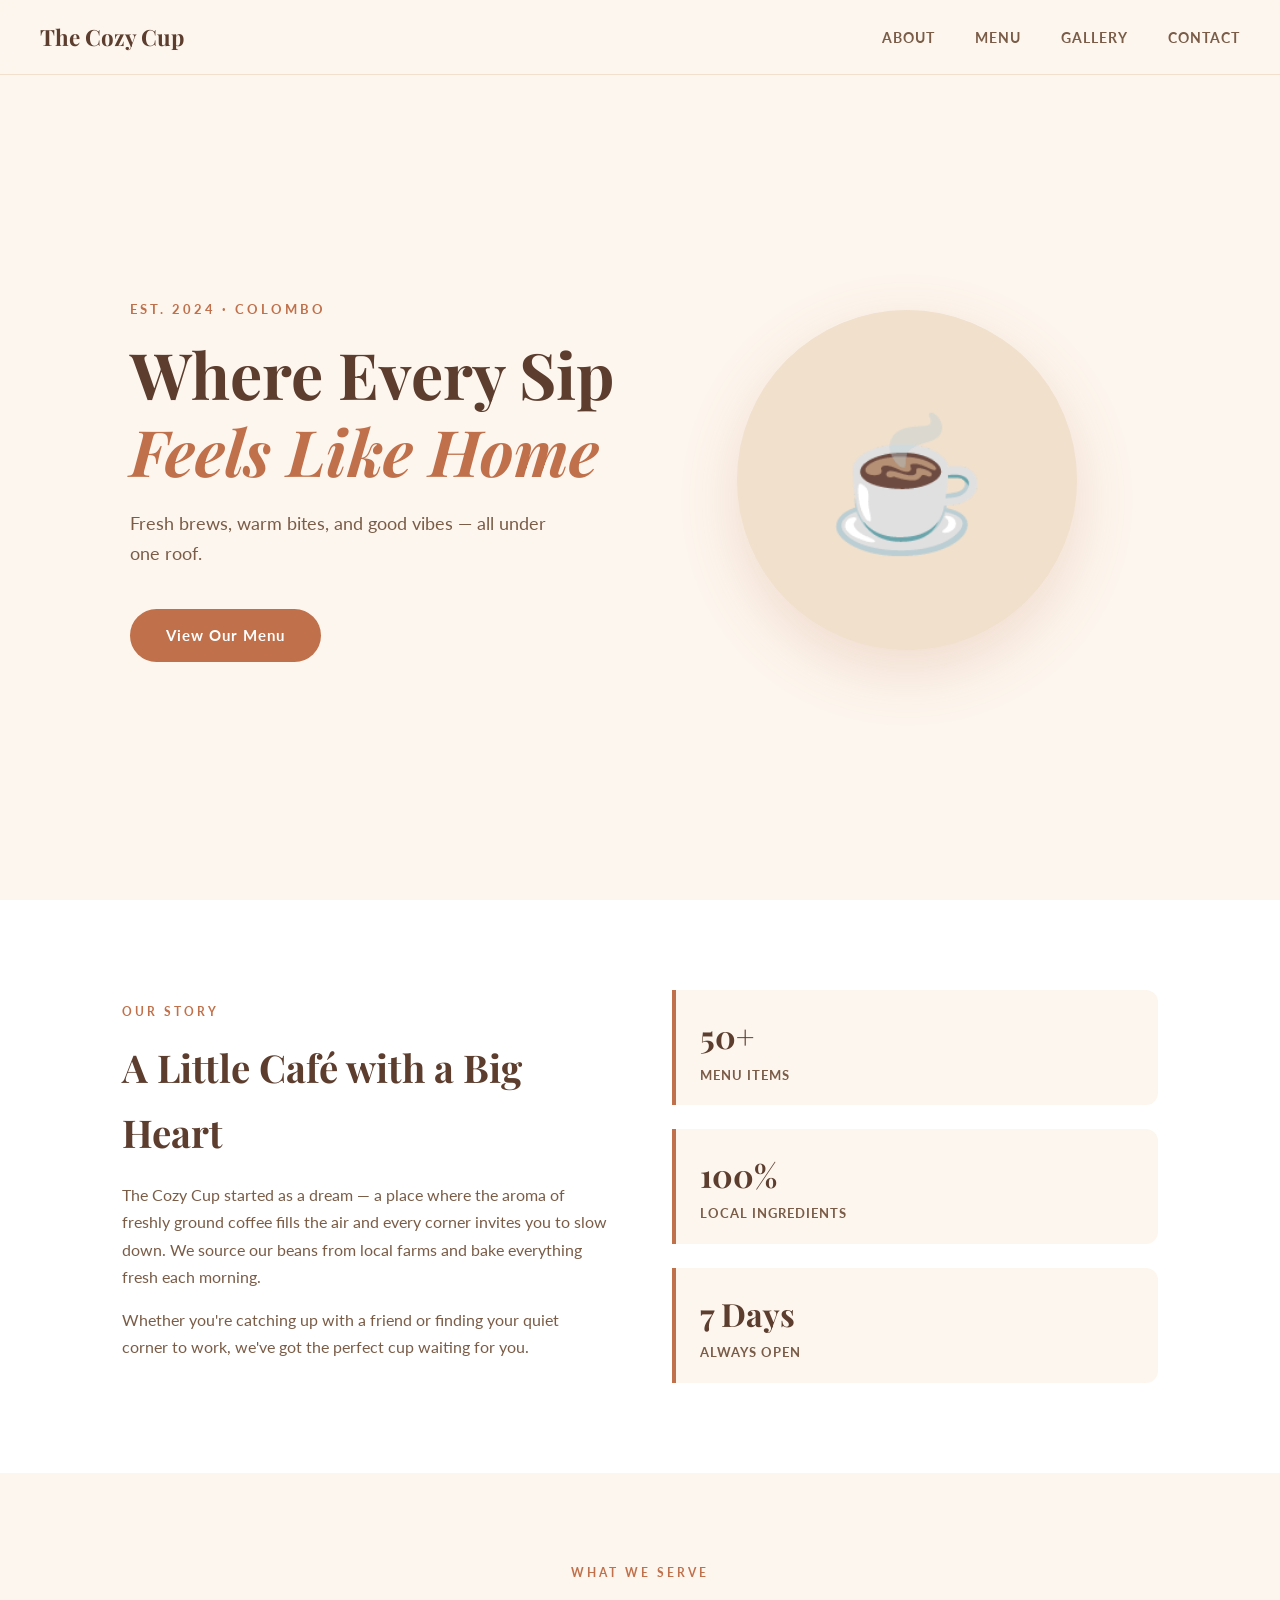
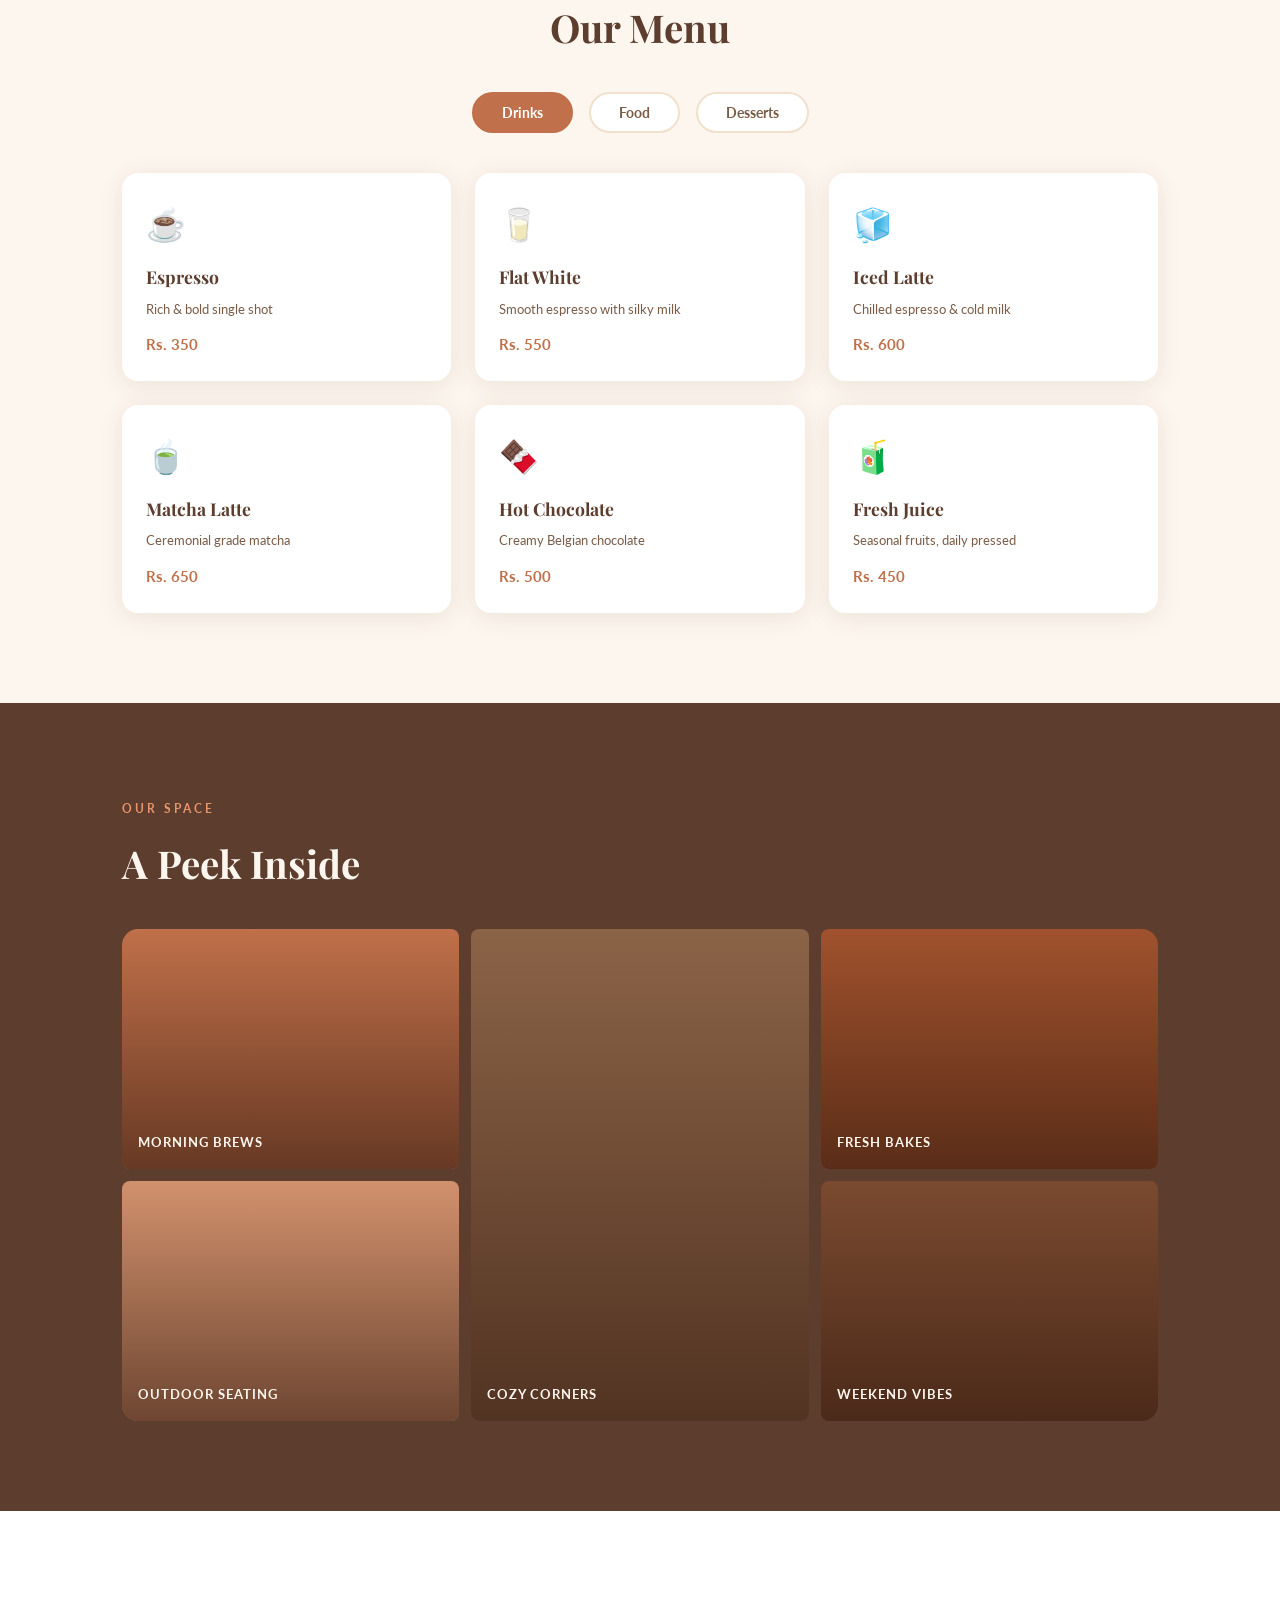
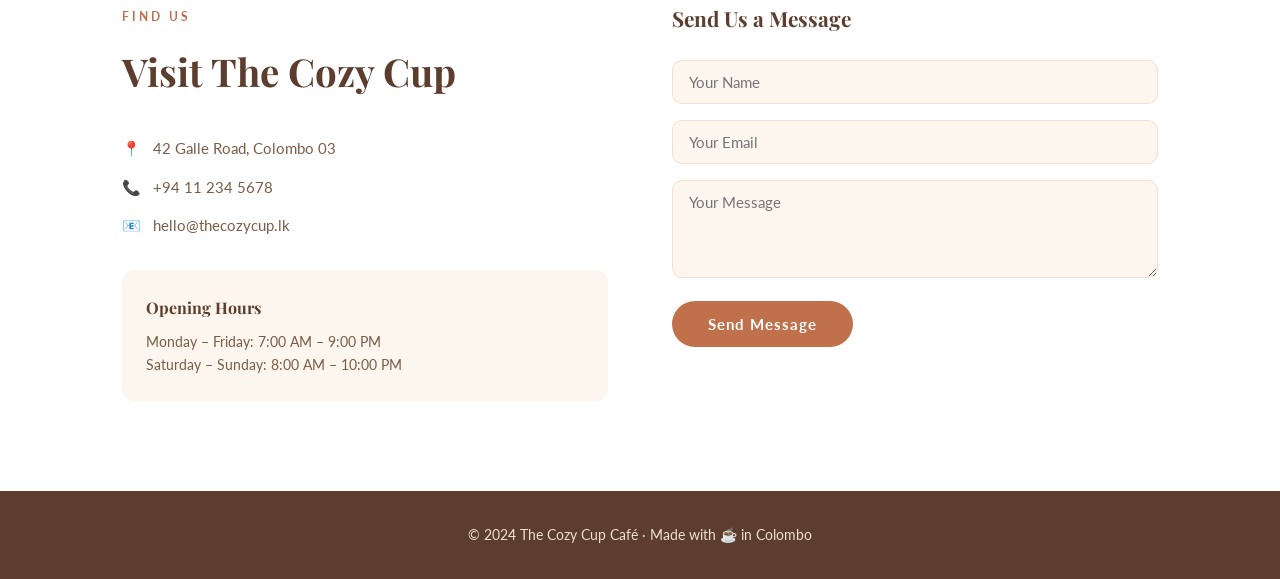
==== index.html @ 19f8fdd3 "first commit" ====
<!DOCTYPE html>
<html lang="en">
<head>
  <meta charset="UTF-8" />
  <meta name="viewport" content="width=device-width, initial-scale=1.0"/>
  <title>The Cozy Cup Café</title>
  <link rel="preconnect" href="https://fonts.googleapis.com"/>
  <link rel="preconnect" href="https://fonts.gstatic.com" crossorigin/>
  <link href="https://fonts.googleapis.com/css2?family=Playfair+Display:ital,wght@0,400;0,700;1,400&family=Lato:wght@300;400;700&display=swap" rel="stylesheet"/>
  <link rel="stylesheet" href="css/style.css"/>
</head>
<body>

  <!-- NAVBAR -->
  <nav class="navbar">
    <div class="nav-logo">The Cozy Cup</div>
    <button class="nav-toggle" id="navToggle" aria-label="Toggle menu">
      <span></span><span></span><span></span>
    </button>
    <ul class="nav-links" id="navLinks">
      <li><a href="#about">About</a></li>
      <li><a href="#menu">Menu</a></li>
      <li><a href="#gallery">Gallery</a></li>
      <li><a href="#contact">Contact</a></li>
    </ul>
  </nav>

  <!-- HERO -->
  <section class="hero" id="home">
    <div class="hero-content">
      <p class="hero-tagline">Est. 2024 · Colombo</p>
      <h1>Where Every Sip<br/><em>Feels Like Home</em></h1>
      <p class="hero-sub">Fresh brews, warm bites, and good vibes — all under one roof.</p>
      <a href="#menu" class="btn">View Our Menu</a>
    </div>
    <div class="hero-img">
      <div class="hero-img-placeholder">☕</div>
    </div>
  </section>

  <!-- ABOUT -->
  <section class="about section" id="about">
    <div class="container about-grid">
      <div class="about-text">
        <span class="section-label">Our Story</span>
        <h2>A Little Café with a Big Heart</h2>
        <p>The Cozy Cup started as a dream — a place where the aroma of freshly ground coffee fills the air and every corner invites you to slow down. We source our beans from local farms and bake everything fresh each morning.</p>
        <p>Whether you're catching up with a friend or finding your quiet corner to work, we've got the perfect cup waiting for you.</p>
      </div>
      <div class="about-card">
        <div class="about-stat"><strong>50+</strong><span>Menu Items</span></div>
        <div class="about-stat"><strong>100%</strong><span>Local Ingredients</span></div>
        <div class="about-stat"><strong>7 Days</strong><span>Always Open</span></div>
      </div>
    </div>
  </section>

  <!-- MENU -->
  <section class="menu-section section" id="menu">
    <div class="container">
      <span class="section-label">What We Serve</span>
      <h2>Our Menu</h2>
      <div class="menu-tabs">
        <button class="tab-btn active" data-tab="drinks">Drinks</button>
        <button class="tab-btn" data-tab="food">Food</button>
        <button class="tab-btn" data-tab="desserts">Desserts</button>
      </div>

      <div class="menu-grid active" id="drinks">
        <div class="menu-card"><div class="menu-icon">☕</div><h3>Espresso</h3><p>Rich & bold single shot</p><span class="price">Rs. 350</span></div>
        <div class="menu-card"><div class="menu-icon">🥛</div><h3>Flat White</h3><p>Smooth espresso with silky milk</p><span class="price">Rs. 550</span></div>
        <div class="menu-card"><div class="menu-icon">🧊</div><h3>Iced Latte</h3><p>Chilled espresso & cold milk</p><span class="price">Rs. 600</span></div>
        <div class="menu-card"><div class="menu-icon">🍵</div><h3>Matcha Latte</h3><p>Ceremonial grade matcha</p><span class="price">Rs. 650</span></div>
        <div class="menu-card"><div class="menu-icon">🍫</div><h3>Hot Chocolate</h3><p>Creamy Belgian chocolate</p><span class="price">Rs. 500</span></div>
        <div class="menu-card"><div class="menu-icon">🧃</div><h3>Fresh Juice</h3><p>Seasonal fruits, daily pressed</p><span class="price">Rs. 450</span></div>
      </div>

      <div class="menu-grid" id="food">
        <div class="menu-card"><div class="menu-icon">🥐</div><h3>Butter Croissant</h3><p>Flaky, golden & fresh baked</p><span class="price">Rs. 300</span></div>
        <div class="menu-card"><div class="menu-icon">🥪</div><h3>Club Sandwich</h3><p>Triple-layered with chicken</p><span class="price">Rs. 850</span></div>
        <div class="menu-card"><div class="menu-icon">🥗</div><h3>Garden Salad</h3><p>Mixed greens, feta & vinaigrette</p><span class="price">Rs. 700</span></div>
        <div class="menu-card"><div class="menu-icon">🍳</div><h3>Eggs Benedict</h3><p>Poached eggs on toasted muffin</p><span class="price">Rs. 950</span></div>
        <div class="menu-card"><div class="menu-icon">🥞</div><h3>Pancake Stack</h3><p>With maple syrup & berries</p><span class="price">Rs. 800</span></div>
        <div class="menu-card"><div class="menu-icon">🫓</div><h3>Avocado Toast</h3><p>Sourdough, avo & poached egg</p><span class="price">Rs. 750</span></div>
      </div>

      <div class="menu-grid" id="desserts">
        <div class="menu-card"><div class="menu-icon">🍰</div><h3>Cheesecake</h3><p>New York style, berry compote</p><span class="price">Rs. 550</span></div>
        <div class="menu-card"><div class="menu-icon">🍮</div><h3>Crème Brûlée</h3><p>Classic French custard</p><span class="price">Rs. 600</span></div>
        <div class="menu-card"><div class="menu-icon">🍪</div><h3>Cookie Platter</h3><p>Assorted freshly baked cookies</p><span class="price">Rs. 400</span></div>
        <div class="menu-card"><div class="menu-icon">🧁</div><h3>Cupcakes</h3><p>Daily rotating flavours</p><span class="price">Rs. 350</span></div>
        <div class="menu-card"><div class="menu-icon">🍫</div><h3>Brownie</h3><p>Warm fudge brownie & ice cream</p><span class="price">Rs. 500</span></div>
        <div class="menu-card"><div class="menu-icon">🍨</div><h3>Affogato</h3><p>Espresso poured over vanilla gelato</p><span class="price">Rs. 650</span></div>
      </div>
    </div>
  </section>

  <!-- GALLERY -->
  <section class="gallery-section section" id="gallery">
    <div class="container">
      <span class="section-label">Our Space</span>
      <h2>A Peek Inside</h2>
      <div class="gallery-grid">
        <div class="gallery-item g1"><span>Morning Brews</span></div>
        <div class="gallery-item g2"><span>Cozy Corners</span></div>
        <div class="gallery-item g3"><span>Fresh Bakes</span></div>
        <div class="gallery-item g4"><span>Outdoor Seating</span></div>
        <div class="gallery-item g5"><span>Weekend Vibes</span></div>
      </div>
    </div>
  </section>

  <!-- CONTACT -->
  <section class="contact-section section" id="contact">
    <div class="container contact-grid">
      <div class="contact-info">
        <span class="section-label">Find Us</span>
        <h2>Visit The Cozy Cup</h2>
        <div class="info-item">📍 <span>42 Galle Road, Colombo 03</span></div>
        <div class="info-item">📞 <span>+94 11 234 5678</span></div>
        <div class="info-item">📧 <span>hello@thecozycup.lk</span></div>
        <div class="hours">
          <h3>Opening Hours</h3>
          <p>Monday – Friday: 7:00 AM – 9:00 PM</p>
          <p>Saturday – Sunday: 8:00 AM – 10:00 PM</p>
        </div>
      </div>
      <div class="contact-form">
        <h3>Send Us a Message</h3>
        <div class="form-group">
          <input type="text" id="name" placeholder="Your Name"/>
        </div>
        <div class="form-group">
          <input type="email" id="email" placeholder="Your Email"/>
        </div>
        <div class="form-group">
          <textarea id="message" rows="4" placeholder="Your Message"></textarea>
        </div>
        <button class="btn" id="sendBtn">Send Message</button>
        <p id="formMsg" class="form-success"></p>
      </div>
    </div>
  </section>

  <!-- FOOTER -->
  <footer class="footer">
    <p>© 2024 The Cozy Cup Café · Made with ☕ in Colombo</p>
  </footer>

  <script src="js/main.js"></script>
</body>
</html>
---- css/style.css ----
*, *::before, *::after { box-sizing: border-box; margin: 0; padding: 0; }

:root {
  --cream: #fdf6ee;
  --brown: #5c3d2e;
  --brown-light: #8b6347;
  --terracotta: #c0704a;
  --terracotta-light: #e8956d;
  --beige: #f0e0cc;
  --text: #2e1f14;
  --text-muted: #7a5c47;
  --white: #ffffff;
  --shadow: 0 4px 24px rgba(92,61,46,0.1);
}

html { scroll-behavior: smooth; }

body {
  font-family: 'Lato', sans-serif;
  background: var(--cream);
  color: var(--text);
  font-size: 16px;
  line-height: 1.7;
}

h1, h2, h3 { font-family: 'Playfair Display', serif; }

.container { max-width: 1100px; margin: 0 auto; padding: 0 2rem; }

.section { padding: 90px 0; }

.section-label {
  display: inline-block;
  font-size: 12px;
  font-weight: 700;
  letter-spacing: 3px;
  text-transform: uppercase;
  color: var(--terracotta);
  margin-bottom: 12px;
}

h2 { font-size: 2.4rem; color: var(--brown); margin-bottom: 2rem; }

.btn {
  display: inline-block;
  background: var(--terracotta);
  color: var(--white);
  padding: 14px 36px;
  border-radius: 50px;
  font-family: 'Lato', sans-serif;
  font-weight: 700;
  font-size: 15px;
  letter-spacing: 1px;
  text-decoration: none;
  border: none;
  cursor: pointer;
  transition: background 0.3s, transform 0.2s;
}
.btn:hover { background: var(--brown); transform: translateY(-2px); }

/* NAVBAR */
.navbar {
  position: fixed;
  top: 0; left: 0; right: 0;
  z-index: 1000;
  display: flex;
  align-items: center;
  justify-content: space-between;
  padding: 18px 2.5rem;
  background: rgba(253,246,238,0.95);
  backdrop-filter: blur(8px);
  border-bottom: 1px solid var(--beige);
  transition: box-shadow 0.3s;
}
.navbar.scrolled { box-shadow: var(--shadow); }

.nav-logo {
  font-family: 'Playfair Display', serif;
  font-size: 1.4rem;
  font-weight: 700;
  color: var(--brown);
}

.nav-links {
  list-style: none;
  display: flex;
  gap: 2.5rem;
}
.nav-links a {
  text-decoration: none;
  color: var(--text-muted);
  font-size: 14px;
  font-weight: 700;
  letter-spacing: 1px;
  text-transform: uppercase;
  transition: color 0.2s;
}
.nav-links a:hover { color: var(--terracotta); }

.nav-toggle {
  display: none;
  flex-direction: column;
  gap: 5px;
  background: none;
  border: none;
  cursor: pointer;
  padding: 4px;
}
.nav-toggle span {
  display: block;
  width: 24px;
  height: 2px;
  background: var(--brown);
  border-radius: 2px;
  transition: 0.3s;
}

/* HERO */
.hero {
  min-height: 100vh;
  display: flex;
  align-items: center;
  justify-content: space-between;
  padding: 120px 2.5rem 60px;
  max-width: 1100px;
  margin: 0 auto;
  gap: 3rem;
}

.hero-content { flex: 1; }

.hero-tagline {
  font-size: 13px;
  font-weight: 700;
  letter-spacing: 3px;
  text-transform: uppercase;
  color: var(--terracotta);
  margin-bottom: 1rem;
}

.hero-content h1 {
  font-size: clamp(2.5rem, 5vw, 4rem);
  line-height: 1.2;
  color: var(--brown);
  margin-bottom: 1.2rem;
}
.hero-content h1 em { color: var(--terracotta); font-style: italic; }

.hero-sub {
  font-size: 1.1rem;
  color: var(--text-muted);
  margin-bottom: 2.5rem;
  max-width: 420px;
}

.hero-img {
  flex: 1;
  display: flex;
  justify-content: center;
  align-items: center;
}

.hero-img-placeholder {
  width: 340px;
  height: 340px;
  background: var(--beige);
  border-radius: 50%;
  display: flex;
  align-items: center;
  justify-content: center;
  font-size: 8rem;
  box-shadow: 0 20px 60px rgba(192,112,74,0.2);
  animation: float 4s ease-in-out infinite;
}

@keyframes float {
  0%, 100% { transform: translateY(0); }
  50% { transform: translateY(-16px); }
}

/* ABOUT */
.about { background: var(--white); }

.about-grid {
  display: grid;
  grid-template-columns: 1fr 1fr;
  gap: 4rem;
  align-items: center;
}

.about-text h2 { margin-bottom: 1rem; }
.about-text p { color: var(--text-muted); margin-bottom: 1rem; }

.about-card {
  display: flex;
  flex-direction: column;
  gap: 1.5rem;
}

.about-stat {
  background: var(--cream);
  border-left: 4px solid var(--terracotta);
  padding: 1.2rem 1.5rem;
  border-radius: 0 12px 12px 0;
  display: flex;
  flex-direction: column;
}
.about-stat strong { font-size: 2rem; font-family: 'Playfair Display', serif; color: var(--brown); }
.about-stat span { font-size: 13px; color: var(--text-muted); font-weight: 700; letter-spacing: 1px; text-transform: uppercase; }

/* MENU */
.menu-section { background: var(--cream); }
.menu-section h2 { text-align: center; }
.menu-section .section-label { display: block; text-align: center; }

.menu-tabs {
  display: flex;
  justify-content: center;
  gap: 1rem;
  margin-bottom: 2.5rem;
}

.tab-btn {
  padding: 10px 28px;
  border-radius: 50px;
  border: 2px solid var(--beige);
  background: var(--white);
  color: var(--text-muted);
  font-family: 'Lato', sans-serif;
  font-weight: 700;
  font-size: 14px;
  cursor: pointer;
  transition: all 0.2s;
}
.tab-btn.active, .tab-btn:hover {
  background: var(--terracotta);
  border-color: var(--terracotta);
  color: var(--white);
}

.menu-grid {
  display: none;
  grid-template-columns: repeat(auto-fit, minmax(280px, 1fr));
  gap: 1.5rem;
}
.menu-grid.active { display: grid; }

.menu-card {
  background: var(--white);
  border-radius: 16px;
  padding: 1.5rem;
  box-shadow: var(--shadow);
  display: flex;
  flex-direction: column;
  gap: 6px;
  transition: transform 0.2s;
}
.menu-card:hover { transform: translateY(-4px); }
.menu-icon { font-size: 2rem; margin-bottom: 4px; }
.menu-card h3 { font-size: 1.1rem; color: var(--brown); }
.menu-card p { font-size: 13px; color: var(--text-muted); flex: 1; }
.price { font-weight: 700; color: var(--terracotta); font-size: 15px; margin-top: 6px; }

/* GALLERY */
.gallery-section { background: var(--brown); }
.gallery-section .section-label { color: var(--terracotta-light); }
.gallery-section h2 { color: var(--cream); }

.gallery-grid {
  display: grid;
  grid-template-columns: repeat(3, 1fr);
  grid-template-rows: 240px 240px;
  gap: 12px;
  border-radius: 16px;
  overflow: hidden;
}

.gallery-item {
  background: var(--brown-light);
  display: flex;
  align-items: flex-end;
  padding: 1rem;
  border-radius: 8px;
  cursor: pointer;
  transition: opacity 0.2s;
  position: relative;
  overflow: hidden;
}
.gallery-item::before {
  content: '';
  position: absolute;
  inset: 0;
  background: linear-gradient(to top, rgba(44,20,10,0.6), transparent);
}
.gallery-item:hover { opacity: 0.85; }
.gallery-item span {
  position: relative;
  color: var(--cream);
  font-size: 13px;
  font-weight: 700;
  letter-spacing: 1px;
  text-transform: uppercase;
}

.g1 { grid-column: 1; grid-row: 1; background-color: #c0704a; }
.g2 { grid-column: 2; grid-row: 1 / 3; background-color: #8b6347; }
.g3 { grid-column: 3; grid-row: 1; background-color: #a0522d; }
.g4 { grid-column: 1; grid-row: 2; background-color: #d2916d; }
.g5 { grid-column: 3; grid-row: 2; background-color: #7a4a30; }

/* CONTACT */
.contact-section { background: var(--white); }

.contact-grid {
  display: grid;
  grid-template-columns: 1fr 1fr;
  gap: 4rem;
  align-items: start;
}

.info-item {
  display: flex;
  gap: 12px;
  align-items: center;
  color: var(--text-muted);
  margin-bottom: 0.8rem;
  font-size: 15px;
}

.hours {
  margin-top: 2rem;
  padding: 1.5rem;
  background: var(--cream);
  border-radius: 12px;
}
.hours h3 { font-size: 1rem; color: var(--brown); margin-bottom: 0.5rem; }
.hours p { font-size: 14px; color: var(--text-muted); }

.contact-form h3 { font-size: 1.3rem; color: var(--brown); margin-bottom: 1.5rem; }

.form-group { margin-bottom: 1rem; }
.form-group input,
.form-group textarea {
  width: 100%;
  padding: 12px 16px;
  border: 1.5px solid var(--beige);
  border-radius: 10px;
  font-family: 'Lato', sans-serif;
  font-size: 15px;
  color: var(--text);
  background: var(--cream);
  outline: none;
  transition: border-color 0.2s;
  resize: vertical;
}
.form-group input:focus,
.form-group textarea:focus { border-color: var(--terracotta); }

.form-success { margin-top: 1rem; color: var(--terracotta); font-weight: 700; font-size: 14px; }

/* FOOTER */
.footer {
  background: var(--brown);
  color: var(--beige);
  text-align: center;
  padding: 2rem;
  font-size: 14px;
}

/* RESPONSIVE */
@media (max-width: 768px) {
  .nav-toggle { display: flex; }
  .nav-links {
    display: none;
    position: absolute;
    top: 70px; left: 0; right: 0;
    background: var(--cream);
    flex-direction: column;
    align-items: center;
    padding: 2rem;
    gap: 1.5rem;
    border-bottom: 1px solid var(--beige);
  }
  .nav-links.open { display: flex; }

  .hero { flex-direction: column; text-align: center; padding-top: 100px; }
  .hero-sub { margin: 0 auto 2rem; }
  .hero-img-placeholder { width: 220px; height: 220px; font-size: 5rem; }

  .about-grid, .contact-grid { grid-template-columns: 1fr; gap: 2rem; }

  .gallery-grid {
    grid-template-columns: 1fr 1fr;
    grid-template-rows: auto;
  }
  .g2 { grid-column: 1; grid-row: auto; }

  h2 { font-size: 1.9rem; }
}
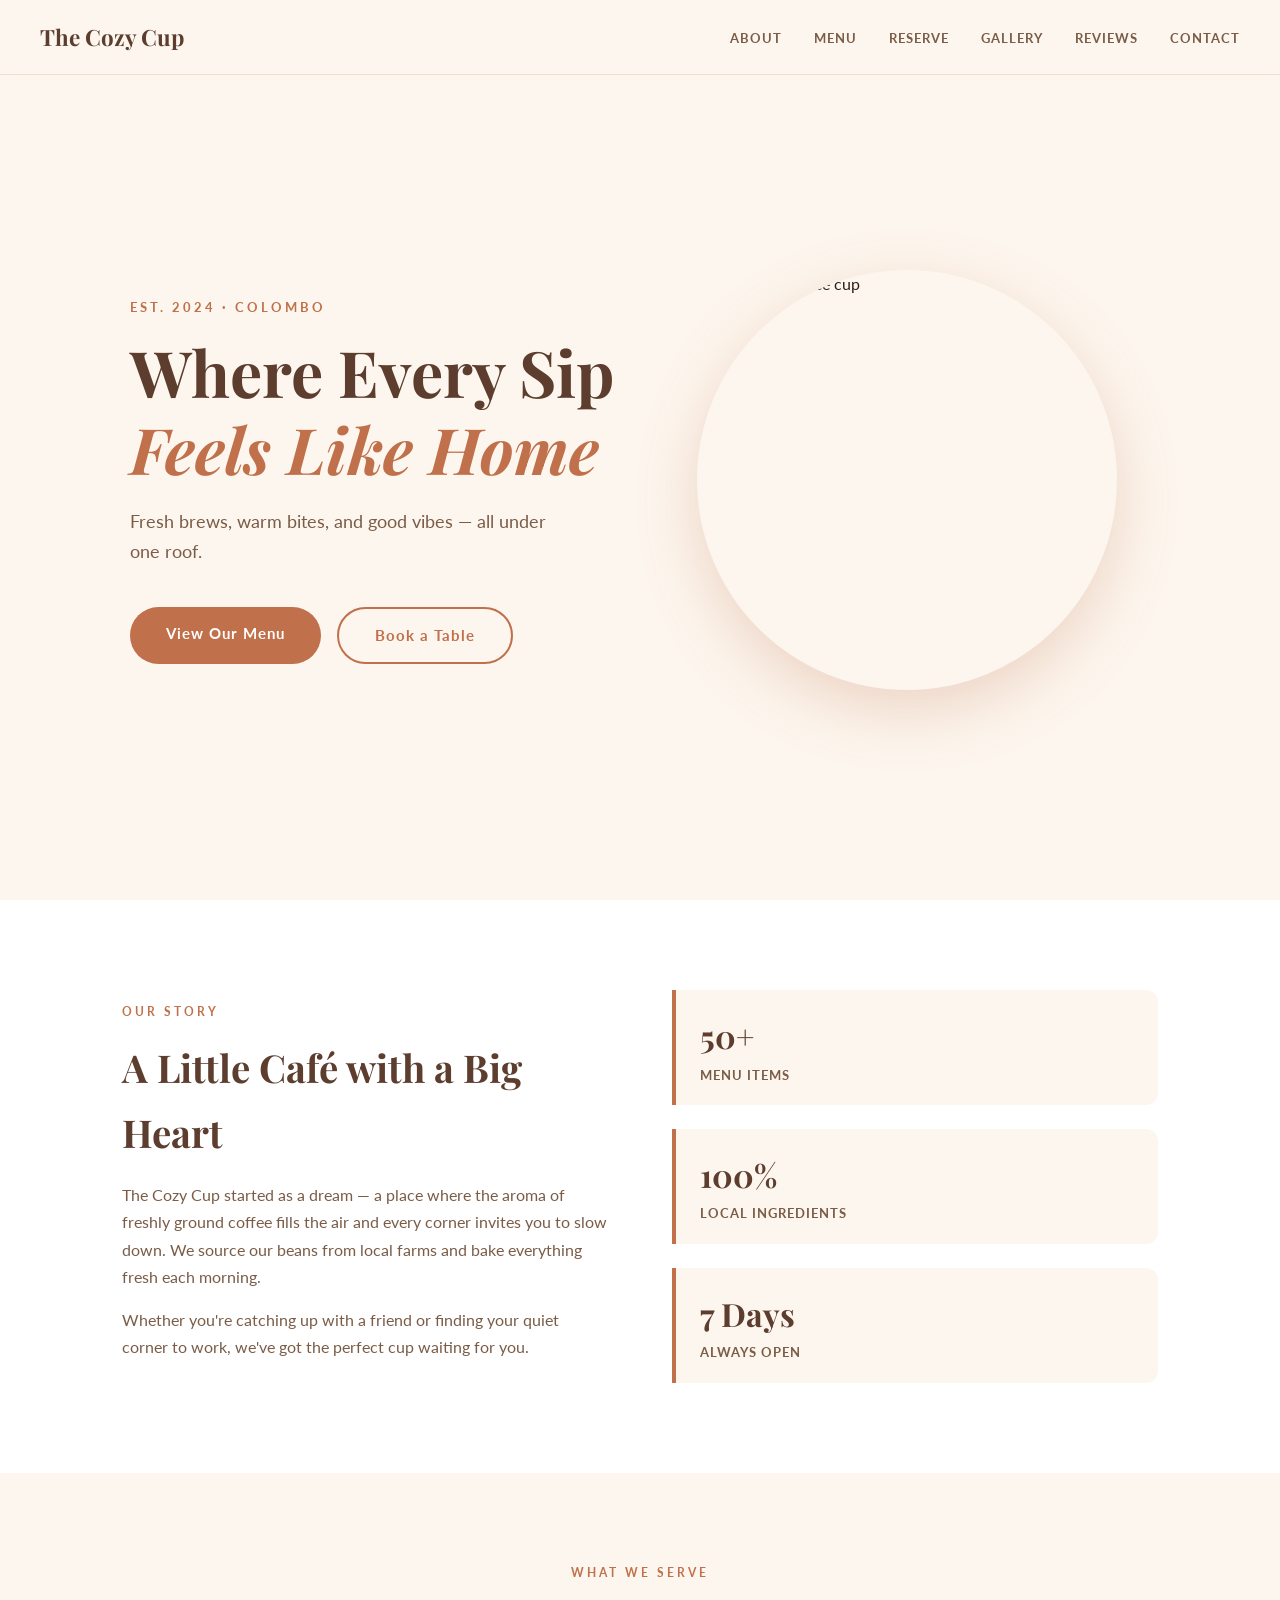
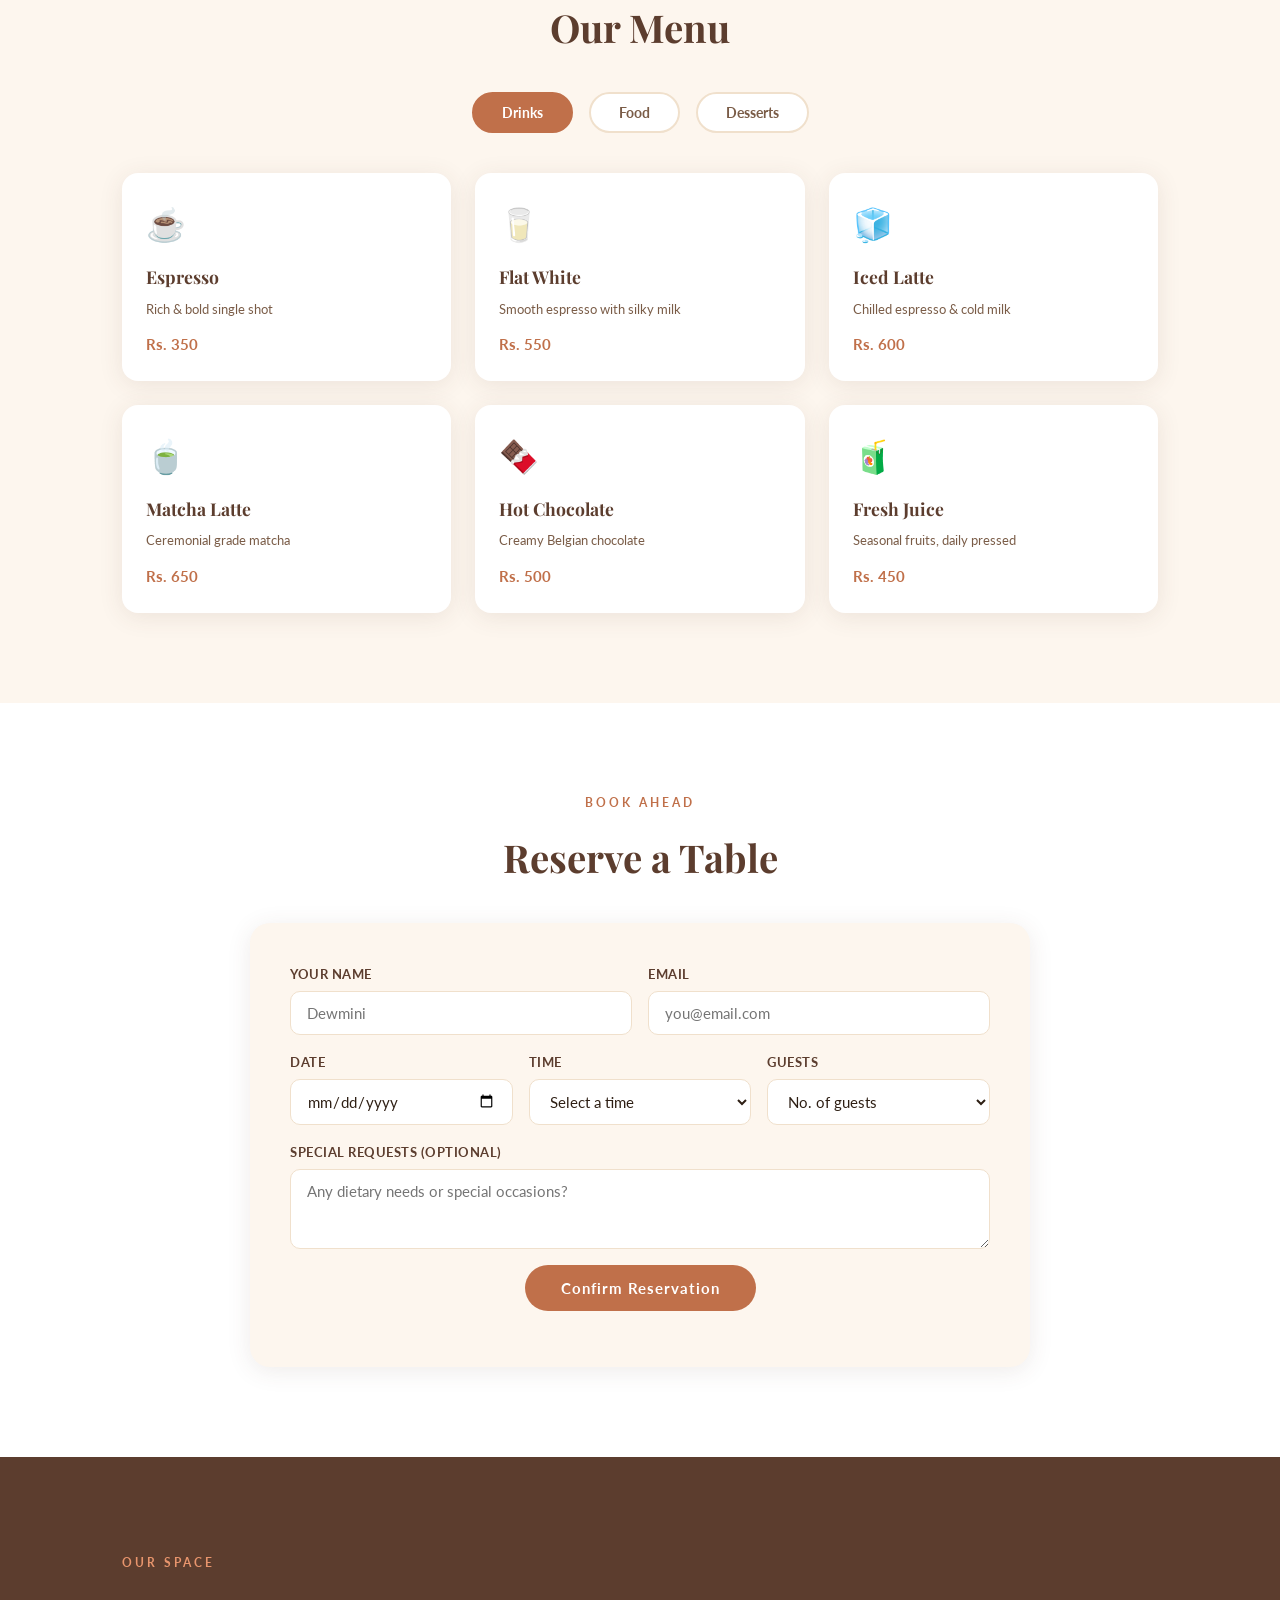
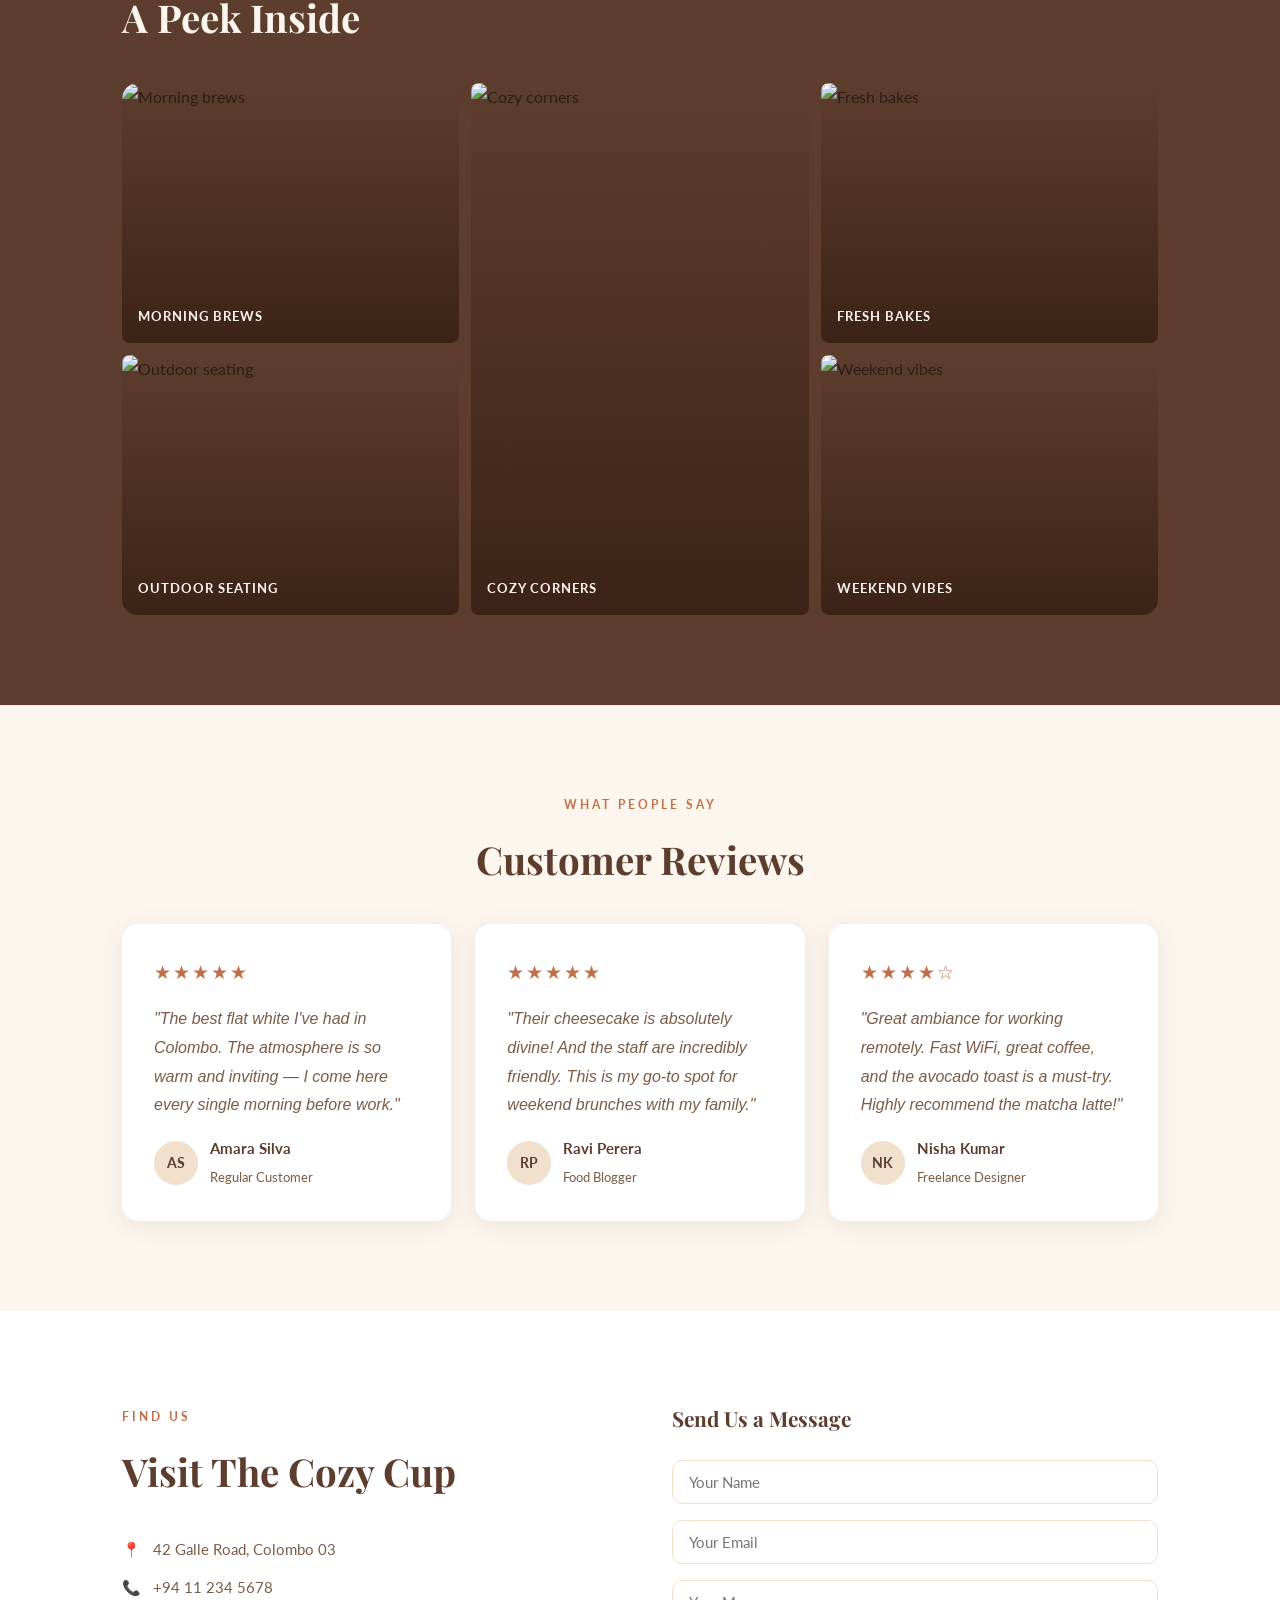
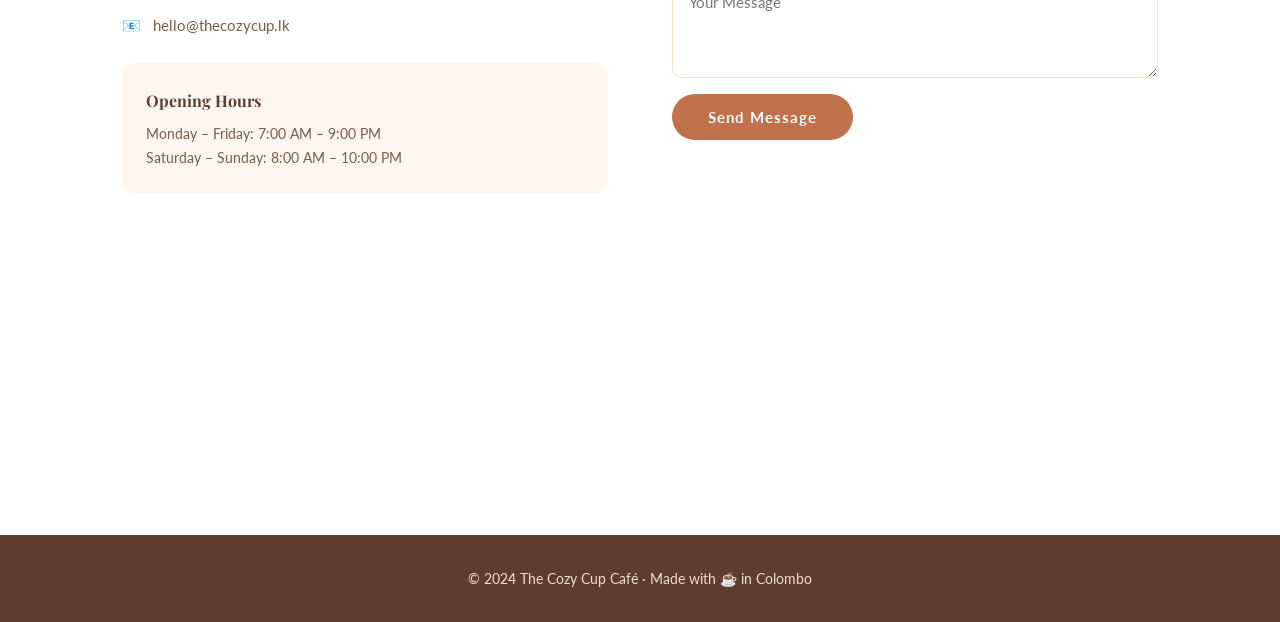
==== commit 43ba1331: "Add reservation section and update menu items Updated index.html to include a reservation section an" ====
--- a/index.html
+++ b/index.html
@@ -1,7 +1,7 @@
 <!DOCTYPE html>
 <html lang="en">
 <head>
-  <meta charset="UTF-8" />
+  <meta charset="UTF-8"/>
   <meta name="viewport" content="width=device-width, initial-scale=1.0"/>
   <title>The Cozy Cup Café</title>
   <link rel="preconnect" href="https://fonts.googleapis.com"/>
@@ -20,34 +20,39 @@
     <ul class="nav-links" id="navLinks">
       <li><a href="#about">About</a></li>
       <li><a href="#menu">Menu</a></li>
+      <li><a href="#reservation">Reserve</a></li>
       <li><a href="#gallery">Gallery</a></li>
+      <li><a href="#reviews">Reviews</a></li>
       <li><a href="#contact">Contact</a></li>
     </ul>
   </nav>
 
   <!-- HERO -->
   <section class="hero" id="home">
-    <div class="hero-content">
+    <div class="hero-content reveal">
       <p class="hero-tagline">Est. 2024 · Colombo</p>
       <h1>Where Every Sip<br/><em>Feels Like Home</em></h1>
       <p class="hero-sub">Fresh brews, warm bites, and good vibes — all under one roof.</p>
-      <a href="#menu" class="btn">View Our Menu</a>
-    </div>
-    <div class="hero-img">
-      <div class="hero-img-placeholder">☕</div>
+      <div class="hero-btns">
+        <a href="#menu" class="btn">View Our Menu</a>
+        <a href="#reservation" class="btn btn-outline">Book a Table</a>
+      </div>
+    </div>
+    <div class="hero-img reveal reveal-right">
+      <img src="https://images.unsplash.com/photo-1495474472287-4d71bcdd2085?w=600&q=80" alt="Cozy café coffee cup" class="hero-photo"/>
     </div>
   </section>
 
   <!-- ABOUT -->
   <section class="about section" id="about">
     <div class="container about-grid">
-      <div class="about-text">
+      <div class="about-text reveal">
         <span class="section-label">Our Story</span>
         <h2>A Little Café with a Big Heart</h2>
         <p>The Cozy Cup started as a dream — a place where the aroma of freshly ground coffee fills the air and every corner invites you to slow down. We source our beans from local farms and bake everything fresh each morning.</p>
         <p>Whether you're catching up with a friend or finding your quiet corner to work, we've got the perfect cup waiting for you.</p>
       </div>
-      <div class="about-card">
+      <div class="about-card reveal reveal-right">
         <div class="about-stat"><strong>50+</strong><span>Menu Items</span></div>
         <div class="about-stat"><strong>100%</strong><span>Local Ingredients</span></div>
         <div class="about-stat"><strong>7 Days</strong><span>Always Open</span></div>
@@ -58,39 +63,89 @@
   <!-- MENU -->
   <section class="menu-section section" id="menu">
     <div class="container">
-      <span class="section-label">What We Serve</span>
-      <h2>Our Menu</h2>
-      <div class="menu-tabs">
+      <span class="section-label" style="display:block;text-align:center;">What We Serve</span>
+      <h2 style="text-align:center;" class="reveal">Our Menu</h2>
+      <div class="menu-tabs reveal">
         <button class="tab-btn active" data-tab="drinks">Drinks</button>
         <button class="tab-btn" data-tab="food">Food</button>
         <button class="tab-btn" data-tab="desserts">Desserts</button>
       </div>
-
       <div class="menu-grid active" id="drinks">
-        <div class="menu-card"><div class="menu-icon">☕</div><h3>Espresso</h3><p>Rich & bold single shot</p><span class="price">Rs. 350</span></div>
-        <div class="menu-card"><div class="menu-icon">🥛</div><h3>Flat White</h3><p>Smooth espresso with silky milk</p><span class="price">Rs. 550</span></div>
-        <div class="menu-card"><div class="menu-icon">🧊</div><h3>Iced Latte</h3><p>Chilled espresso & cold milk</p><span class="price">Rs. 600</span></div>
-        <div class="menu-card"><div class="menu-icon">🍵</div><h3>Matcha Latte</h3><p>Ceremonial grade matcha</p><span class="price">Rs. 650</span></div>
-        <div class="menu-card"><div class="menu-icon">🍫</div><h3>Hot Chocolate</h3><p>Creamy Belgian chocolate</p><span class="price">Rs. 500</span></div>
-        <div class="menu-card"><div class="menu-icon">🧃</div><h3>Fresh Juice</h3><p>Seasonal fruits, daily pressed</p><span class="price">Rs. 450</span></div>
-      </div>
-
+        <div class="menu-card reveal"><div class="menu-icon">☕</div><h3>Espresso</h3><p>Rich & bold single shot</p><span class="price">Rs. 350</span></div>
+        <div class="menu-card reveal"><div class="menu-icon">🥛</div><h3>Flat White</h3><p>Smooth espresso with silky milk</p><span class="price">Rs. 550</span></div>
+        <div class="menu-card reveal"><div class="menu-icon">🧊</div><h3>Iced Latte</h3><p>Chilled espresso & cold milk</p><span class="price">Rs. 600</span></div>
+        <div class="menu-card reveal"><div class="menu-icon">🍵</div><h3>Matcha Latte</h3><p>Ceremonial grade matcha</p><span class="price">Rs. 650</span></div>
+        <div class="menu-card reveal"><div class="menu-icon">🍫</div><h3>Hot Chocolate</h3><p>Creamy Belgian chocolate</p><span class="price">Rs. 500</span></div>
+        <div class="menu-card reveal"><div class="menu-icon">🧃</div><h3>Fresh Juice</h3><p>Seasonal fruits, daily pressed</p><span class="price">Rs. 450</span></div>
+      </div>
       <div class="menu-grid" id="food">
-        <div class="menu-card"><div class="menu-icon">🥐</div><h3>Butter Croissant</h3><p>Flaky, golden & fresh baked</p><span class="price">Rs. 300</span></div>
-        <div class="menu-card"><div class="menu-icon">🥪</div><h3>Club Sandwich</h3><p>Triple-layered with chicken</p><span class="price">Rs. 850</span></div>
-        <div class="menu-card"><div class="menu-icon">🥗</div><h3>Garden Salad</h3><p>Mixed greens, feta & vinaigrette</p><span class="price">Rs. 700</span></div>
-        <div class="menu-card"><div class="menu-icon">🍳</div><h3>Eggs Benedict</h3><p>Poached eggs on toasted muffin</p><span class="price">Rs. 950</span></div>
-        <div class="menu-card"><div class="menu-icon">🥞</div><h3>Pancake Stack</h3><p>With maple syrup & berries</p><span class="price">Rs. 800</span></div>
-        <div class="menu-card"><div class="menu-icon">🫓</div><h3>Avocado Toast</h3><p>Sourdough, avo & poached egg</p><span class="price">Rs. 750</span></div>
-      </div>
-
+        <div class="menu-card reveal"><div class="menu-icon">🥐</div><h3>Butter Croissant</h3><p>Flaky, golden & fresh baked</p><span class="price">Rs. 300</span></div>
+        <div class="menu-card reveal"><div class="menu-icon">🥪</div><h3>Club Sandwich</h3><p>Triple-layered with chicken</p><span class="price">Rs. 850</span></div>
+        <div class="menu-card reveal"><div class="menu-icon">🥗</div><h3>Garden Salad</h3><p>Mixed greens, feta & vinaigrette</p><span class="price">Rs. 700</span></div>
+        <div class="menu-card reveal"><div class="menu-icon">🍳</div><h3>Eggs Benedict</h3><p>Poached eggs on toasted muffin</p><span class="price">Rs. 950</span></div>
+        <div class="menu-card reveal"><div class="menu-icon">🥞</div><h3>Pancake Stack</h3><p>With maple syrup & berries</p><span class="price">Rs. 800</span></div>
+        <div class="menu-card reveal"><div class="menu-icon">🫓</div><h3>Avocado Toast</h3><p>Sourdough, avo & poached egg</p><span class="price">Rs. 750</span></div>
+      </div>
       <div class="menu-grid" id="desserts">
-        <div class="menu-card"><div class="menu-icon">🍰</div><h3>Cheesecake</h3><p>New York style, berry compote</p><span class="price">Rs. 550</span></div>
-        <div class="menu-card"><div class="menu-icon">🍮</div><h3>Crème Brûlée</h3><p>Classic French custard</p><span class="price">Rs. 600</span></div>
-        <div class="menu-card"><div class="menu-icon">🍪</div><h3>Cookie Platter</h3><p>Assorted freshly baked cookies</p><span class="price">Rs. 400</span></div>
-        <div class="menu-card"><div class="menu-icon">🧁</div><h3>Cupcakes</h3><p>Daily rotating flavours</p><span class="price">Rs. 350</span></div>
-        <div class="menu-card"><div class="menu-icon">🍫</div><h3>Brownie</h3><p>Warm fudge brownie & ice cream</p><span class="price">Rs. 500</span></div>
-        <div class="menu-card"><div class="menu-icon">🍨</div><h3>Affogato</h3><p>Espresso poured over vanilla gelato</p><span class="price">Rs. 650</span></div>
+        <div class="menu-card reveal"><div class="menu-icon">🍰</div><h3>Cheesecake</h3><p>New York style, berry compote</p><span class="price">Rs. 550</span></div>
+        <div class="menu-card reveal"><div class="menu-icon">🍮</div><h3>Crème Brûlée</h3><p>Classic French custard</p><span class="price">Rs. 600</span></div>
+        <div class="menu-card reveal"><div class="menu-icon">🍪</div><h3>Cookie Platter</h3><p>Assorted freshly baked cookies</p><span class="price">Rs. 400</span></div>
+        <div class="menu-card reveal"><div class="menu-icon">🧁</div><h3>Cupcakes</h3><p>Daily rotating flavours</p><span class="price">Rs. 350</span></div>
+        <div class="menu-card reveal"><div class="menu-icon">🍫</div><h3>Brownie</h3><p>Warm fudge brownie & ice cream</p><span class="price">Rs. 500</span></div>
+        <div class="menu-card reveal"><div class="menu-icon">🍨</div><h3>Affogato</h3><p>Espresso poured over vanilla gelato</p><span class="price">Rs. 650</span></div>
+      </div>
+    </div>
+  </section>
+
+  <!-- RESERVATION -->
+  <section class="reservation-section section" id="reservation">
+    <div class="container">
+      <span class="section-label" style="display:block;text-align:center;">Book Ahead</span>
+      <h2 style="text-align:center;" class="reveal">Reserve a Table</h2>
+      <div class="reservation-form reveal">
+        <div class="form-row">
+          <div class="form-group">
+            <label>Your Name</label>
+            <input type="text" id="res-name" placeholder="Dewmini"/>
+          </div>
+          <div class="form-group">
+            <label>Email</label>
+            <input type="email" id="res-email" placeholder="you@email.com"/>
+          </div>
+        </div>
+        <div class="form-row">
+          <div class="form-group">
+            <label>Date</label>
+            <input type="date" id="res-date"/>
+          </div>
+          <div class="form-group">
+            <label>Time</label>
+            <select id="res-time">
+              <option value="">Select a time</option>
+              <option>7:00 AM</option><option>8:00 AM</option><option>9:00 AM</option>
+              <option>10:00 AM</option><option>11:00 AM</option><option>12:00 PM</option>
+              <option>1:00 PM</option><option>2:00 PM</option><option>3:00 PM</option>
+              <option>4:00 PM</option><option>5:00 PM</option><option>6:00 PM</option>
+              <option>7:00 PM</option><option>8:00 PM</option>
+            </select>
+          </div>
+          <div class="form-group">
+            <label>Guests</label>
+            <select id="res-guests">
+              <option value="">No. of guests</option>
+              <option>1</option><option>2</option><option>3</option>
+              <option>4</option><option>5</option><option>6+</option>
+            </select>
+          </div>
+        </div>
+        <div class="form-group">
+          <label>Special Requests (optional)</label>
+          <textarea id="res-notes" rows="3" placeholder="Any dietary needs or special occasions?"></textarea>
+        </div>
+        <div style="text-align:center;">
+          <button class="btn" id="resBtn">Confirm Reservation</button>
+          <p id="resMsg" class="form-success"></p>
+        </div>
       </div>
     </div>
   </section>
@@ -99,13 +154,53 @@
   <section class="gallery-section section" id="gallery">
     <div class="container">
       <span class="section-label">Our Space</span>
-      <h2>A Peek Inside</h2>
-      <div class="gallery-grid">
-        <div class="gallery-item g1"><span>Morning Brews</span></div>
-        <div class="gallery-item g2"><span>Cozy Corners</span></div>
-        <div class="gallery-item g3"><span>Fresh Bakes</span></div>
-        <div class="gallery-item g4"><span>Outdoor Seating</span></div>
-        <div class="gallery-item g5"><span>Weekend Vibes</span></div>
+      <h2 class="reveal">A Peek Inside</h2>
+      <div class="gallery-grid reveal">
+        <div class="gallery-item g1">
+          <img src="https://images.unsplash.com/photo-1501339847302-ac426a4a7cbb?w=600&q=80" alt="Morning brews"/>
+          <span>Morning Brews</span>
+        </div>
+        <div class="gallery-item g2">
+          <img src="https://images.unsplash.com/photo-1554118811-1e0d58224f24?w=600&q=80" alt="Cozy corners"/>
+          <span>Cozy Corners</span>
+        </div>
+        <div class="gallery-item g3">
+          <img src="https://images.unsplash.com/photo-1509440159596-0249088772ff?w=600&q=80" alt="Fresh bakes"/>
+          <span>Fresh Bakes</span>
+        </div>
+        <div class="gallery-item g4">
+          <img src="https://images.unsplash.com/photo-1600093463592-8e36ae95ef56?w=600&q=80" alt="Outdoor seating"/>
+          <span>Outdoor Seating</span>
+        </div>
+        <div class="gallery-item g5">
+          <img src="https://images.unsplash.com/photo-1521017432531-fbd92d768814?w=600&q=80" alt="Weekend vibes"/>
+          <span>Weekend Vibes</span>
+        </div>
+      </div>
+    </div>
+  </section>
+
+  <!-- REVIEWS -->
+  <section class="reviews-section section" id="reviews">
+    <div class="container">
+      <span class="section-label" style="display:block;text-align:center;">What People Say</span>
+      <h2 style="text-align:center;" class="reveal">Customer Reviews</h2>
+      <div class="reviews-grid">
+        <div class="review-card reveal">
+          <div class="stars">★★★★★</div>
+          <p>"The best flat white I've had in Colombo. The atmosphere is so warm and inviting — I come here every single morning before work."</p>
+          <div class="reviewer"><div class="reviewer-avatar">AS</div><div><strong>Amara Silva</strong><span>Regular Customer</span></div></div>
+        </div>
+        <div class="review-card reveal">
+          <div class="stars">★★★★★</div>
+          <p>"Their cheesecake is absolutely divine! And the staff are incredibly friendly. This is my go-to spot for weekend brunches with my family."</p>
+          <div class="reviewer"><div class="reviewer-avatar">RP</div><div><strong>Ravi Perera</strong><span>Food Blogger</span></div></div>
+        </div>
+        <div class="review-card reveal">
+          <div class="stars">★★★★☆</div>
+          <p>"Great ambiance for working remotely. Fast WiFi, great coffee, and the avocado toast is a must-try. Highly recommend the matcha latte!"</p>
+          <div class="reviewer"><div class="reviewer-avatar">NK</div><div><strong>Nisha Kumar</strong><span>Freelance Designer</span></div></div>
+        </div>
       </div>
     </div>
   </section>
@@ -113,7 +208,7 @@
   <!-- CONTACT -->
   <section class="contact-section section" id="contact">
     <div class="container contact-grid">
-      <div class="contact-info">
+      <div class="contact-info reveal">
         <span class="section-label">Find Us</span>
         <h2>Visit The Cozy Cup</h2>
         <div class="info-item">📍 <span>42 Galle Road, Colombo 03</span></div>
@@ -124,8 +219,14 @@
           <p>Monday – Friday: 7:00 AM – 9:00 PM</p>
           <p>Saturday – Sunday: 8:00 AM – 10:00 PM</p>
         </div>
-      </div>
-      <div class="contact-form">
+        <div class="map-embed">
+          <iframe
+            src="https://www.google.com/maps/embed?pb=!1m18!1m12!1m3!1d3961.0!2d79.8567!3d6.9127!2m3!1f0!2f0!3f0!3m2!1i1024!2i768!4f13.1!3m3!1m2!1s0x3ae259251b5600ef%3A0x3d28cfa1a3fe8e17!2sGalle%20Rd%2C%20Colombo%2003!5e0!3m2!1sen!2slk!4v1699000000000!5m2!1sen!2slk"
+            width="100%" height="220" style="border:0;border-radius:12px;" allowfullscreen="" loading="lazy">
+          </iframe>
+        </div>
+      </div>
+      <div class="contact-form reveal reveal-right">
         <h3>Send Us a Message</h3>
         <div class="form-group">
           <input type="text" id="name" placeholder="Your Name"/>
@@ -149,4 +250,4 @@
 
   <script src="js/main.js"></script>
 </body>
-</html>+</html>
--- a/css/style.css
+++ b/css/style.css
@@ -21,14 +21,12 @@
   color: var(--text);
   font-size: 16px;
   line-height: 1.7;
+  overflow-x: hidden;
 }
 
 h1, h2, h3 { font-family: 'Playfair Display', serif; }
-
 .container { max-width: 1100px; margin: 0 auto; padding: 0 2rem; }
-
 .section { padding: 90px 0; }
-
 .section-label {
   display: inline-block;
   font-size: 12px;
@@ -38,9 +36,9 @@
   color: var(--terracotta);
   margin-bottom: 12px;
 }
-
 h2 { font-size: 2.4rem; color: var(--brown); margin-bottom: 2rem; }
 
+/* BUTTONS */
 .btn {
   display: inline-block;
   background: var(--terracotta);
@@ -57,6 +55,29 @@
   transition: background 0.3s, transform 0.2s;
 }
 .btn:hover { background: var(--brown); transform: translateY(-2px); }
+
+.btn-outline {
+  background: transparent;
+  border: 2px solid var(--terracotta);
+  color: var(--terracotta);
+}
+.btn-outline:hover { background: var(--terracotta); color: var(--white); }
+
+.hero-btns { display: flex; gap: 1rem; flex-wrap: wrap; }
+
+/* REVEAL ANIMATIONS */
+.reveal {
+  opacity: 0;
+  transform: translateY(30px);
+  transition: opacity 0.7s ease, transform 0.7s ease;
+}
+.reveal.reveal-right {
+  transform: translateX(40px);
+}
+.reveal.visible {
+  opacity: 1;
+  transform: translate(0, 0);
+}
 
 /* NAVBAR */
 .navbar {
@@ -73,47 +94,12 @@
   transition: box-shadow 0.3s;
 }
 .navbar.scrolled { box-shadow: var(--shadow); }
-
-.nav-logo {
-  font-family: 'Playfair Display', serif;
-  font-size: 1.4rem;
-  font-weight: 700;
-  color: var(--brown);
-}
-
-.nav-links {
-  list-style: none;
-  display: flex;
-  gap: 2.5rem;
-}
-.nav-links a {
-  text-decoration: none;
-  color: var(--text-muted);
-  font-size: 14px;
-  font-weight: 700;
-  letter-spacing: 1px;
-  text-transform: uppercase;
-  transition: color 0.2s;
-}
+.nav-logo { font-family: 'Playfair Display', serif; font-size: 1.4rem; font-weight: 700; color: var(--brown); }
+.nav-links { list-style: none; display: flex; gap: 2rem; }
+.nav-links a { text-decoration: none; color: var(--text-muted); font-size: 13px; font-weight: 700; letter-spacing: 1px; text-transform: uppercase; transition: color 0.2s; }
 .nav-links a:hover { color: var(--terracotta); }
-
-.nav-toggle {
-  display: none;
-  flex-direction: column;
-  gap: 5px;
-  background: none;
-  border: none;
-  cursor: pointer;
-  padding: 4px;
-}
-.nav-toggle span {
-  display: block;
-  width: 24px;
-  height: 2px;
-  background: var(--brown);
-  border-radius: 2px;
-  transition: 0.3s;
-}
+.nav-toggle { display: none; flex-direction: column; gap: 5px; background: none; border: none; cursor: pointer; padding: 4px; }
+.nav-toggle span { display: block; width: 24px; height: 2px; background: var(--brown); border-radius: 2px; transition: 0.3s; }
 
 /* HERO */
 .hero {
@@ -126,220 +112,62 @@
   margin: 0 auto;
   gap: 3rem;
 }
-
 .hero-content { flex: 1; }
-
-.hero-tagline {
-  font-size: 13px;
-  font-weight: 700;
-  letter-spacing: 3px;
-  text-transform: uppercase;
-  color: var(--terracotta);
-  margin-bottom: 1rem;
-}
-
-.hero-content h1 {
-  font-size: clamp(2.5rem, 5vw, 4rem);
-  line-height: 1.2;
-  color: var(--brown);
-  margin-bottom: 1.2rem;
-}
+.hero-tagline { font-size: 13px; font-weight: 700; letter-spacing: 3px; text-transform: uppercase; color: var(--terracotta); margin-bottom: 1rem; }
+.hero-content h1 { font-size: clamp(2.5rem, 5vw, 4rem); line-height: 1.2; color: var(--brown); margin-bottom: 1.2rem; }
 .hero-content h1 em { color: var(--terracotta); font-style: italic; }
-
-.hero-sub {
-  font-size: 1.1rem;
-  color: var(--text-muted);
-  margin-bottom: 2.5rem;
-  max-width: 420px;
-}
-
-.hero-img {
-  flex: 1;
-  display: flex;
-  justify-content: center;
-  align-items: center;
-}
-
-.hero-img-placeholder {
-  width: 340px;
-  height: 340px;
-  background: var(--beige);
+.hero-sub { font-size: 1.1rem; color: var(--text-muted); margin-bottom: 2.5rem; max-width: 420px; }
+.hero-img { flex: 1; display: flex; justify-content: center; align-items: center; }
+.hero-photo {
+  width: 420px;
+  height: 420px;
+  object-fit: cover;
   border-radius: 50%;
-  display: flex;
-  align-items: center;
-  justify-content: center;
-  font-size: 8rem;
-  box-shadow: 0 20px 60px rgba(192,112,74,0.2);
+  box-shadow: 0 20px 60px rgba(192,112,74,0.25);
   animation: float 4s ease-in-out infinite;
 }
-
-@keyframes float {
-  0%, 100% { transform: translateY(0); }
-  50% { transform: translateY(-16px); }
-}
+@keyframes float { 0%, 100% { transform: translateY(0); } 50% { transform: translateY(-16px); } }
 
 /* ABOUT */
 .about { background: var(--white); }
-
-.about-grid {
-  display: grid;
-  grid-template-columns: 1fr 1fr;
-  gap: 4rem;
-  align-items: center;
-}
-
+.about-grid { display: grid; grid-template-columns: 1fr 1fr; gap: 4rem; align-items: center; }
 .about-text h2 { margin-bottom: 1rem; }
 .about-text p { color: var(--text-muted); margin-bottom: 1rem; }
-
-.about-card {
-  display: flex;
-  flex-direction: column;
-  gap: 1.5rem;
-}
-
-.about-stat {
-  background: var(--cream);
-  border-left: 4px solid var(--terracotta);
-  padding: 1.2rem 1.5rem;
-  border-radius: 0 12px 12px 0;
-  display: flex;
-  flex-direction: column;
-}
+.about-card { display: flex; flex-direction: column; gap: 1.5rem; }
+.about-stat { background: var(--cream); border-left: 4px solid var(--terracotta); padding: 1.2rem 1.5rem; border-radius: 0 12px 12px 0; display: flex; flex-direction: column; transition: transform 0.2s; }
+.about-stat:hover { transform: translateX(6px); }
 .about-stat strong { font-size: 2rem; font-family: 'Playfair Display', serif; color: var(--brown); }
 .about-stat span { font-size: 13px; color: var(--text-muted); font-weight: 700; letter-spacing: 1px; text-transform: uppercase; }
 
 /* MENU */
 .menu-section { background: var(--cream); }
-.menu-section h2 { text-align: center; }
-.menu-section .section-label { display: block; text-align: center; }
-
-.menu-tabs {
-  display: flex;
-  justify-content: center;
-  gap: 1rem;
-  margin-bottom: 2.5rem;
-}
-
-.tab-btn {
-  padding: 10px 28px;
-  border-radius: 50px;
-  border: 2px solid var(--beige);
-  background: var(--white);
-  color: var(--text-muted);
-  font-family: 'Lato', sans-serif;
-  font-weight: 700;
-  font-size: 14px;
-  cursor: pointer;
-  transition: all 0.2s;
-}
-.tab-btn.active, .tab-btn:hover {
-  background: var(--terracotta);
-  border-color: var(--terracotta);
-  color: var(--white);
-}
-
-.menu-grid {
-  display: none;
-  grid-template-columns: repeat(auto-fit, minmax(280px, 1fr));
-  gap: 1.5rem;
-}
+.menu-tabs { display: flex; justify-content: center; gap: 1rem; margin-bottom: 2.5rem; }
+.tab-btn { padding: 10px 28px; border-radius: 50px; border: 2px solid var(--beige); background: var(--white); color: var(--text-muted); font-family: 'Lato', sans-serif; font-weight: 700; font-size: 14px; cursor: pointer; transition: all 0.2s; }
+.tab-btn.active, .tab-btn:hover { background: var(--terracotta); border-color: var(--terracotta); color: var(--white); }
+.menu-grid { display: none; grid-template-columns: repeat(auto-fit, minmax(280px, 1fr)); gap: 1.5rem; }
 .menu-grid.active { display: grid; }
-
-.menu-card {
-  background: var(--white);
-  border-radius: 16px;
-  padding: 1.5rem;
-  box-shadow: var(--shadow);
-  display: flex;
-  flex-direction: column;
-  gap: 6px;
-  transition: transform 0.2s;
-}
-.menu-card:hover { transform: translateY(-4px); }
+.menu-card { background: var(--white); border-radius: 16px; padding: 1.5rem; box-shadow: var(--shadow); display: flex; flex-direction: column; gap: 6px; transition: transform 0.2s, box-shadow 0.2s; }
+.menu-card:hover { transform: translateY(-6px); box-shadow: 0 12px 36px rgba(92,61,46,0.15); }
 .menu-icon { font-size: 2rem; margin-bottom: 4px; }
 .menu-card h3 { font-size: 1.1rem; color: var(--brown); }
 .menu-card p { font-size: 13px; color: var(--text-muted); flex: 1; }
 .price { font-weight: 700; color: var(--terracotta); font-size: 15px; margin-top: 6px; }
 
-/* GALLERY */
-.gallery-section { background: var(--brown); }
-.gallery-section .section-label { color: var(--terracotta-light); }
-.gallery-section h2 { color: var(--cream); }
-
-.gallery-grid {
-  display: grid;
-  grid-template-columns: repeat(3, 1fr);
-  grid-template-rows: 240px 240px;
-  gap: 12px;
-  border-radius: 16px;
-  overflow: hidden;
-}
-
-.gallery-item {
-  background: var(--brown-light);
-  display: flex;
-  align-items: flex-end;
-  padding: 1rem;
-  border-radius: 8px;
-  cursor: pointer;
-  transition: opacity 0.2s;
-  position: relative;
-  overflow: hidden;
-}
-.gallery-item::before {
-  content: '';
-  position: absolute;
-  inset: 0;
-  background: linear-gradient(to top, rgba(44,20,10,0.6), transparent);
-}
-.gallery-item:hover { opacity: 0.85; }
-.gallery-item span {
-  position: relative;
-  color: var(--cream);
-  font-size: 13px;
-  font-weight: 700;
-  letter-spacing: 1px;
-  text-transform: uppercase;
-}
-
-.g1 { grid-column: 1; grid-row: 1; background-color: #c0704a; }
-.g2 { grid-column: 2; grid-row: 1 / 3; background-color: #8b6347; }
-.g3 { grid-column: 3; grid-row: 1; background-color: #a0522d; }
-.g4 { grid-column: 1; grid-row: 2; background-color: #d2916d; }
-.g5 { grid-column: 3; grid-row: 2; background-color: #7a4a30; }
-
-/* CONTACT */
-.contact-section { background: var(--white); }
-
-.contact-grid {
-  display: grid;
-  grid-template-columns: 1fr 1fr;
-  gap: 4rem;
-  align-items: start;
-}
-
-.info-item {
-  display: flex;
-  gap: 12px;
-  align-items: center;
-  color: var(--text-muted);
-  margin-bottom: 0.8rem;
-  font-size: 15px;
-}
-
-.hours {
-  margin-top: 2rem;
-  padding: 1.5rem;
+/* RESERVATION */
+.reservation-section { background: var(--white); }
+.reservation-form {
+  max-width: 780px;
+  margin: 0 auto;
   background: var(--cream);
-  border-radius: 12px;
-}
-.hours h3 { font-size: 1rem; color: var(--brown); margin-bottom: 0.5rem; }
-.hours p { font-size: 14px; color: var(--text-muted); }
-
-.contact-form h3 { font-size: 1.3rem; color: var(--brown); margin-bottom: 1.5rem; }
-
-.form-group { margin-bottom: 1rem; }
+  padding: 2.5rem;
+  border-radius: 20px;
+  box-shadow: var(--shadow);
+}
+.form-row { display: grid; grid-template-columns: repeat(auto-fit, minmax(200px, 1fr)); gap: 1rem; }
+.form-group { margin-bottom: 1rem; display: flex; flex-direction: column; gap: 6px; }
+.form-group label { font-size: 13px; font-weight: 700; color: var(--brown); letter-spacing: 0.5px; text-transform: uppercase; }
 .form-group input,
+.form-group select,
 .form-group textarea {
   width: 100%;
   padding: 12px 16px;
@@ -348,52 +176,119 @@
   font-family: 'Lato', sans-serif;
   font-size: 15px;
   color: var(--text);
-  background: var(--cream);
+  background: var(--white);
   outline: none;
   transition: border-color 0.2s;
   resize: vertical;
 }
 .form-group input:focus,
+.form-group select:focus,
 .form-group textarea:focus { border-color: var(--terracotta); }
-
-.form-success { margin-top: 1rem; color: var(--terracotta); font-weight: 700; font-size: 14px; }
+.form-success { margin-top: 1rem; color: var(--terracotta); font-weight: 700; font-size: 14px; text-align: center; }
+
+/* GALLERY */
+.gallery-section { background: var(--brown); }
+.gallery-section .section-label { color: var(--terracotta-light); }
+.gallery-section h2 { color: var(--cream); }
+.gallery-grid {
+  display: grid;
+  grid-template-columns: repeat(3, 1fr);
+  grid-template-rows: 260px 260px;
+  gap: 12px;
+  border-radius: 16px;
+  overflow: hidden;
+}
+.gallery-item {
+  position: relative;
+  overflow: hidden;
+  border-radius: 8px;
+  cursor: pointer;
+}
+.gallery-item img {
+  width: 100%;
+  height: 100%;
+  object-fit: cover;
+  transition: transform 0.5s ease;
+}
+.gallery-item:hover img { transform: scale(1.08); }
+.gallery-item::after {
+  content: '';
+  position: absolute;
+  inset: 0;
+  background: linear-gradient(to top, rgba(44,20,10,0.65), transparent);
+}
+.gallery-item span {
+  position: absolute;
+  bottom: 1rem;
+  left: 1rem;
+  z-index: 1;
+  color: var(--cream);
+  font-size: 13px;
+  font-weight: 700;
+  letter-spacing: 1px;
+  text-transform: uppercase;
+}
+.g1 { grid-column: 1; grid-row: 1; }
+.g2 { grid-column: 2; grid-row: 1 / 3; }
+.g3 { grid-column: 3; grid-row: 1; }
+.g4 { grid-column: 1; grid-row: 2; }
+.g5 { grid-column: 3; grid-row: 2; }
+
+/* REVIEWS */
+.reviews-section { background: var(--cream); }
+.reviews-grid { display: grid; grid-template-columns: repeat(auto-fit, minmax(300px, 1fr)); gap: 1.5rem; }
+.review-card {
+  background: var(--white);
+  border-radius: 16px;
+  padding: 2rem;
+  box-shadow: var(--shadow);
+  display: flex;
+  flex-direction: column;
+  gap: 1rem;
+  transition: transform 0.2s;
+}
+.review-card:hover { transform: translateY(-4px); }
+.stars { color: var(--terracotta); font-size: 1.2rem; letter-spacing: 2px; }
+.review-card p { color: var(--text-muted); font-style: italic; line-height: 1.8; flex: 1; }
+.reviewer { display: flex; align-items: center; gap: 12px; }
+.reviewer-avatar {
+  width: 44px; height: 44px;
+  border-radius: 50%;
+  background: var(--beige);
+  display: flex; align-items: center; justify-content: center;
+  font-weight: 700;
+  font-size: 14px;
+  color: var(--brown);
+  flex-shrink: 0;
+}
+.reviewer strong { display: block; font-size: 15px; color: var(--brown); }
+.reviewer span { font-size: 13px; color: var(--text-muted); }
+
+/* CONTACT */
+.contact-section { background: var(--white); }
+.contact-grid { display: grid; grid-template-columns: 1fr 1fr; gap: 4rem; align-items: start; }
+.info-item { display: flex; gap: 12px; align-items: center; color: var(--text-muted); margin-bottom: 0.8rem; font-size: 15px; }
+.hours { margin-top: 1.5rem; padding: 1.5rem; background: var(--cream); border-radius: 12px; margin-bottom: 1.5rem; }
+.hours h3 { font-size: 1rem; color: var(--brown); margin-bottom: 0.5rem; }
+.hours p { font-size: 14px; color: var(--text-muted); }
+.map-embed { border-radius: 12px; overflow: hidden; }
+.contact-form h3 { font-size: 1.3rem; color: var(--brown); margin-bottom: 1.5rem; }
 
 /* FOOTER */
-.footer {
-  background: var(--brown);
-  color: var(--beige);
-  text-align: center;
-  padding: 2rem;
-  font-size: 14px;
-}
+.footer { background: var(--brown); color: var(--beige); text-align: center; padding: 2rem; font-size: 14px; }
 
 /* RESPONSIVE */
 @media (max-width: 768px) {
   .nav-toggle { display: flex; }
-  .nav-links {
-    display: none;
-    position: absolute;
-    top: 70px; left: 0; right: 0;
-    background: var(--cream);
-    flex-direction: column;
-    align-items: center;
-    padding: 2rem;
-    gap: 1.5rem;
-    border-bottom: 1px solid var(--beige);
-  }
+  .nav-links { display: none; position: absolute; top: 70px; left: 0; right: 0; background: var(--cream); flex-direction: column; align-items: center; padding: 2rem; gap: 1.5rem; border-bottom: 1px solid var(--beige); }
   .nav-links.open { display: flex; }
-
   .hero { flex-direction: column; text-align: center; padding-top: 100px; }
   .hero-sub { margin: 0 auto 2rem; }
-  .hero-img-placeholder { width: 220px; height: 220px; font-size: 5rem; }
-
+  .hero-photo { width: 260px; height: 260px; }
+  .hero-btns { justify-content: center; }
   .about-grid, .contact-grid { grid-template-columns: 1fr; gap: 2rem; }
-
-  .gallery-grid {
-    grid-template-columns: 1fr 1fr;
-    grid-template-rows: auto;
-  }
+  .gallery-grid { grid-template-columns: 1fr 1fr; grid-template-rows: auto; }
   .g2 { grid-column: 1; grid-row: auto; }
-
   h2 { font-size: 1.9rem; }
-}+  .reservation-form { padding: 1.5rem; }
+}
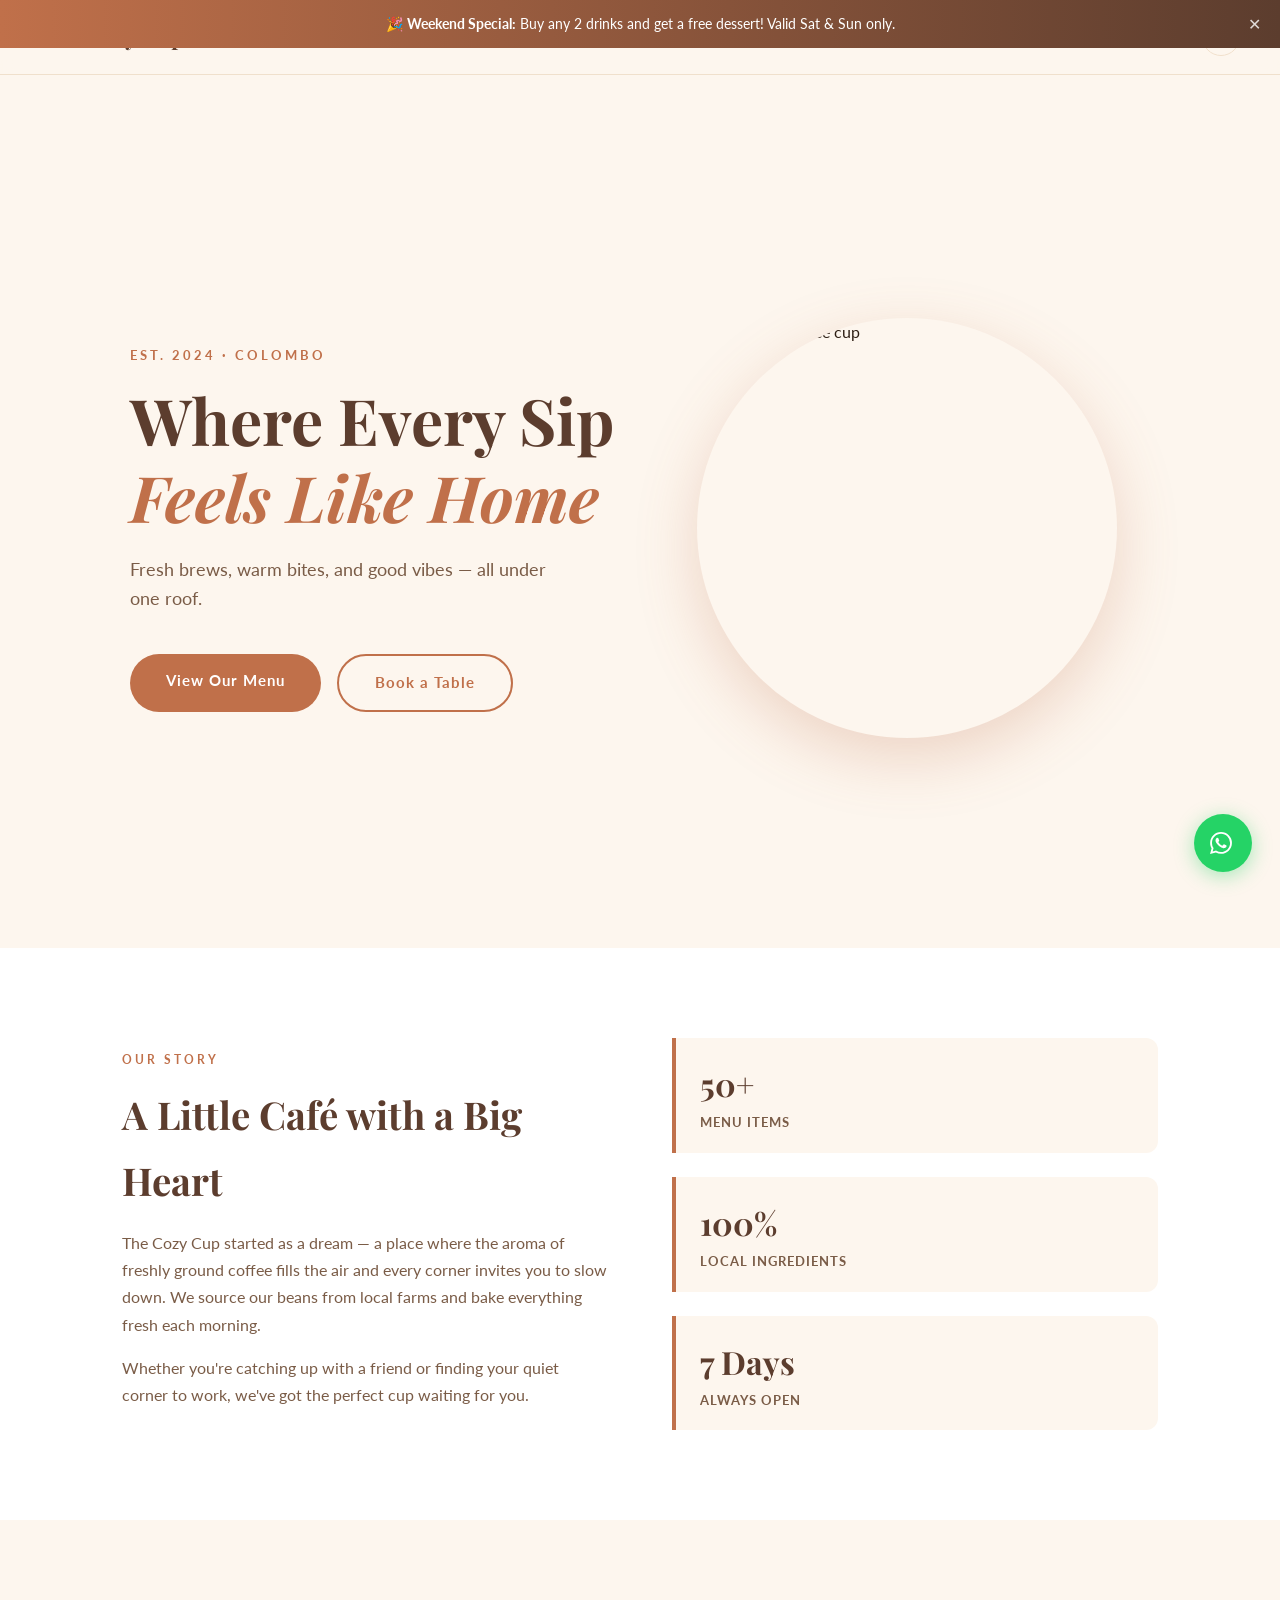
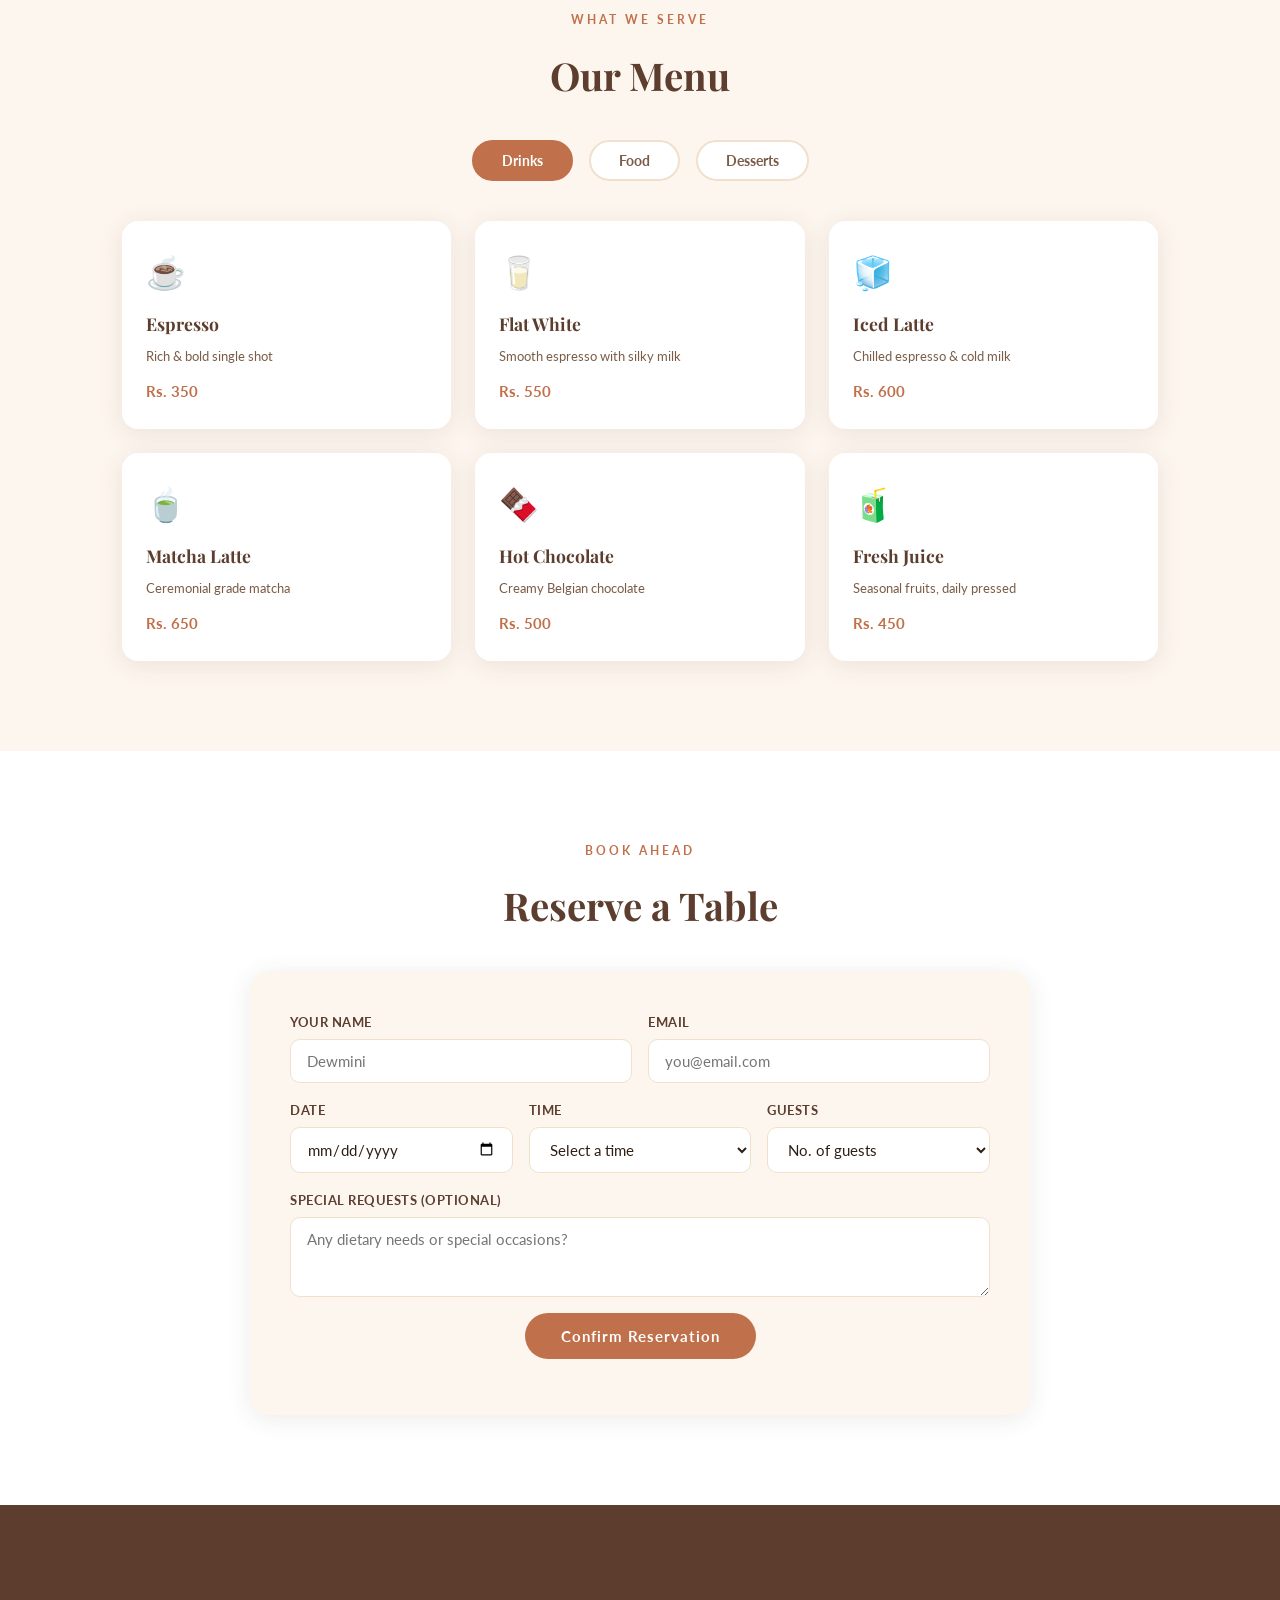
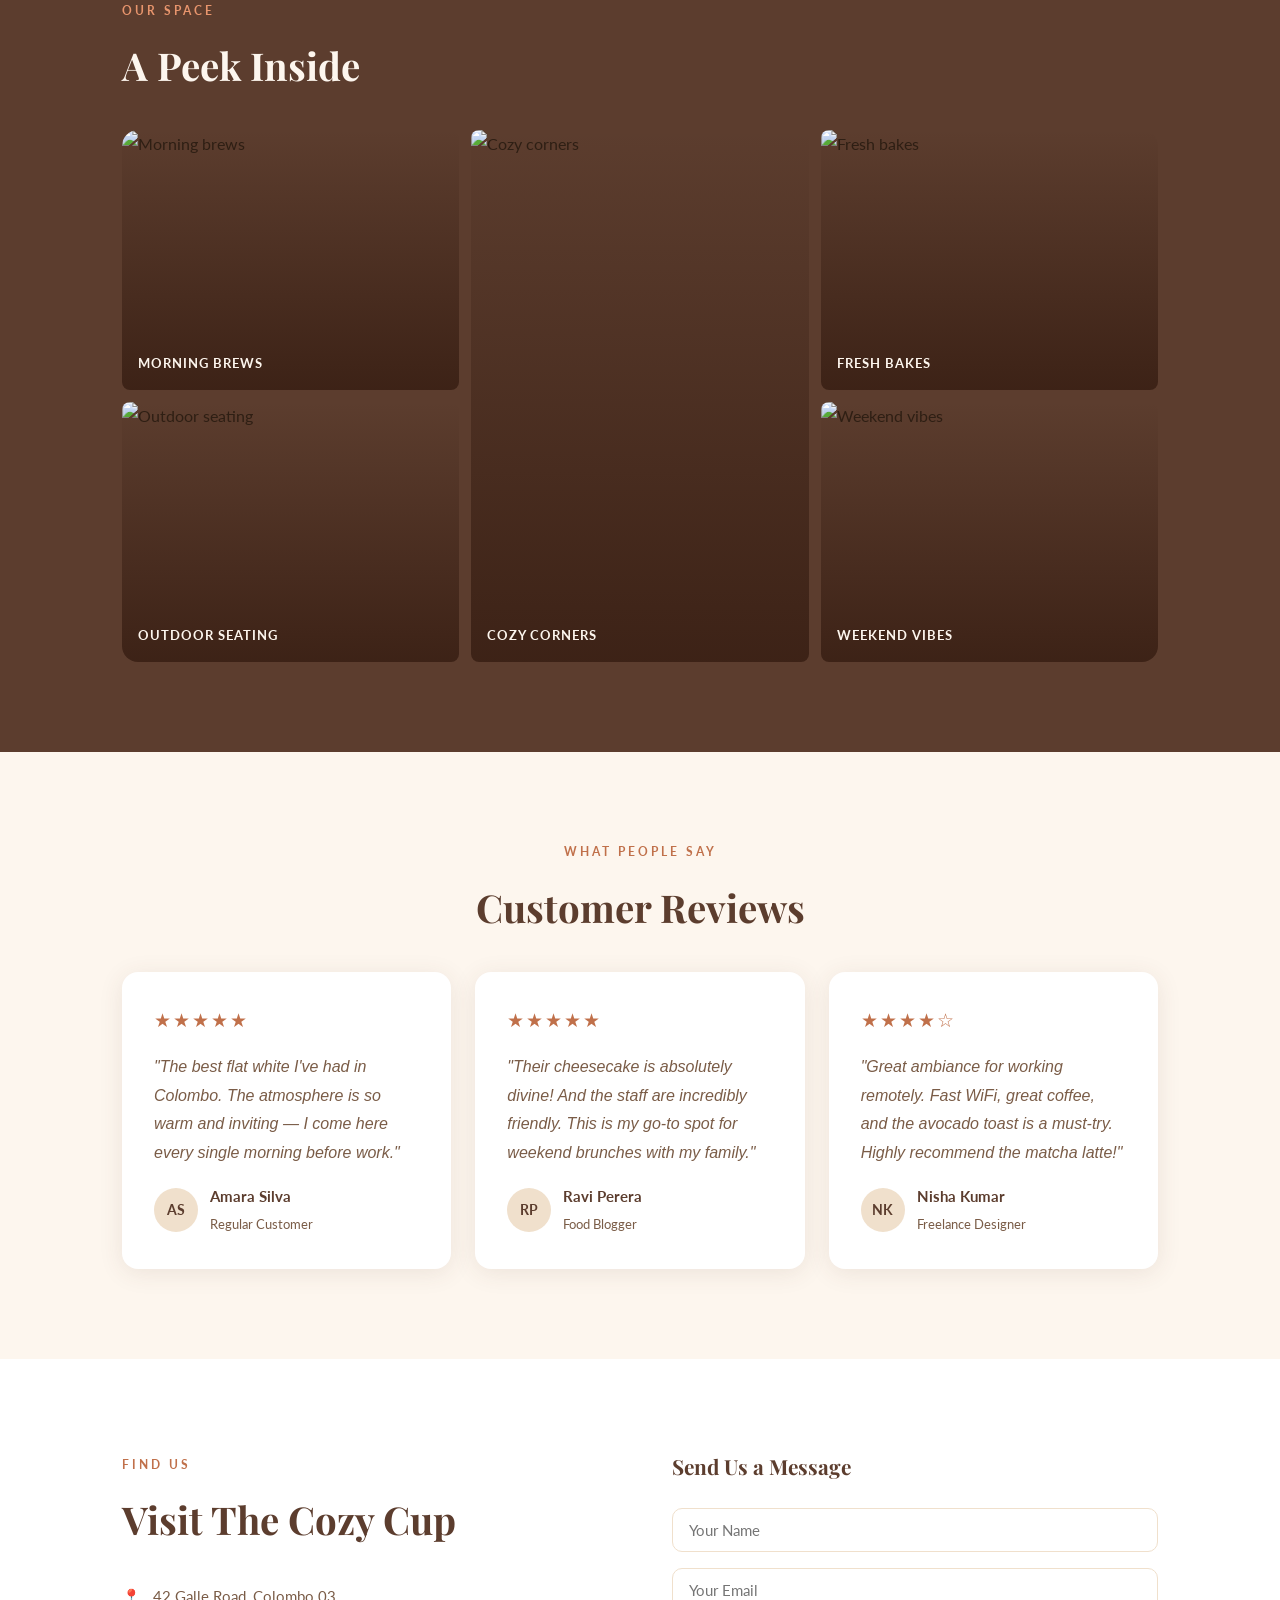
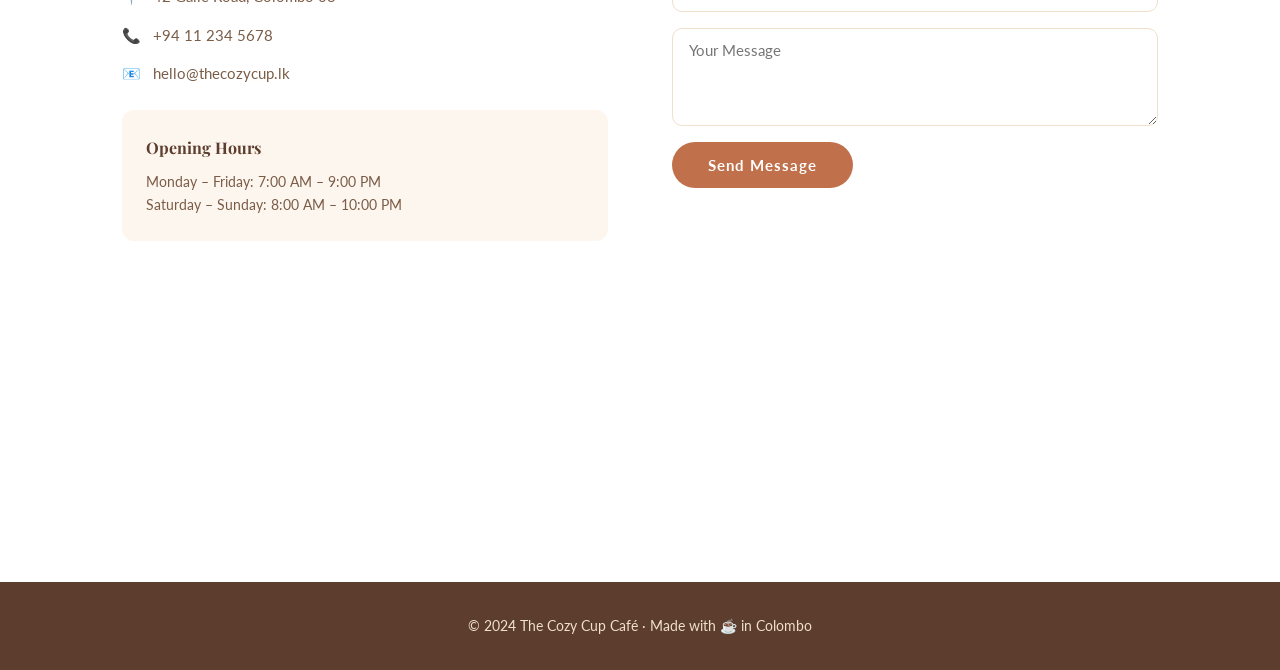
==== commit b242c48e: "Update index.html" ====
--- a/index.html
+++ b/index.html
@@ -10,6 +10,12 @@
   <link rel="stylesheet" href="css/style.css"/>
 </head>
 <body>
+
+  <!-- PROMO BANNER -->
+  <div class="promo-banner" id="promoBanner">
+    <span>🎉 <strong>Weekend Special:</strong> Buy any 2 drinks and get a free dessert! Valid Sat & Sun only.</span>
+    <button class="promo-close" id="promoClose" aria-label="Close">✕</button>
+  </div>
 
   <!-- NAVBAR -->
   <nav class="navbar">
@@ -25,6 +31,7 @@
       <li><a href="#reviews">Reviews</a></li>
       <li><a href="#contact">Contact</a></li>
     </ul>
+    <button class="dark-toggle" id="darkToggle" aria-label="Toggle dark mode">🌙</button>
   </nav>
 
   <!-- HERO -->
@@ -104,22 +111,12 @@
       <h2 style="text-align:center;" class="reveal">Reserve a Table</h2>
       <div class="reservation-form reveal">
         <div class="form-row">
-          <div class="form-group">
-            <label>Your Name</label>
-            <input type="text" id="res-name" placeholder="Dewmini"/>
-          </div>
-          <div class="form-group">
-            <label>Email</label>
-            <input type="email" id="res-email" placeholder="you@email.com"/>
-          </div>
+          <div class="form-group"><label>Your Name</label><input type="text" id="res-name" placeholder="Dewmini"/></div>
+          <div class="form-group"><label>Email</label><input type="email" id="res-email" placeholder="you@email.com"/></div>
         </div>
         <div class="form-row">
-          <div class="form-group">
-            <label>Date</label>
-            <input type="date" id="res-date"/>
-          </div>
-          <div class="form-group">
-            <label>Time</label>
+          <div class="form-group"><label>Date</label><input type="date" id="res-date"/></div>
+          <div class="form-group"><label>Time</label>
             <select id="res-time">
               <option value="">Select a time</option>
               <option>7:00 AM</option><option>8:00 AM</option><option>9:00 AM</option>
@@ -129,19 +126,14 @@
               <option>7:00 PM</option><option>8:00 PM</option>
             </select>
           </div>
-          <div class="form-group">
-            <label>Guests</label>
+          <div class="form-group"><label>Guests</label>
             <select id="res-guests">
               <option value="">No. of guests</option>
-              <option>1</option><option>2</option><option>3</option>
-              <option>4</option><option>5</option><option>6+</option>
+              <option>1</option><option>2</option><option>3</option><option>4</option><option>5</option><option>6+</option>
             </select>
           </div>
         </div>
-        <div class="form-group">
-          <label>Special Requests (optional)</label>
-          <textarea id="res-notes" rows="3" placeholder="Any dietary needs or special occasions?"></textarea>
-        </div>
+        <div class="form-group"><label>Special Requests (optional)</label><textarea id="res-notes" rows="3" placeholder="Any dietary needs or special occasions?"></textarea></div>
         <div style="text-align:center;">
           <button class="btn" id="resBtn">Confirm Reservation</button>
           <p id="resMsg" class="form-success"></p>
@@ -156,26 +148,11 @@
       <span class="section-label">Our Space</span>
       <h2 class="reveal">A Peek Inside</h2>
       <div class="gallery-grid reveal">
-        <div class="gallery-item g1">
-          <img src="https://images.unsplash.com/photo-1501339847302-ac426a4a7cbb?w=600&q=80" alt="Morning brews"/>
-          <span>Morning Brews</span>
-        </div>
-        <div class="gallery-item g2">
-          <img src="https://images.unsplash.com/photo-1554118811-1e0d58224f24?w=600&q=80" alt="Cozy corners"/>
-          <span>Cozy Corners</span>
-        </div>
-        <div class="gallery-item g3">
-          <img src="https://images.unsplash.com/photo-1509440159596-0249088772ff?w=600&q=80" alt="Fresh bakes"/>
-          <span>Fresh Bakes</span>
-        </div>
-        <div class="gallery-item g4">
-          <img src="https://images.unsplash.com/photo-1600093463592-8e36ae95ef56?w=600&q=80" alt="Outdoor seating"/>
-          <span>Outdoor Seating</span>
-        </div>
-        <div class="gallery-item g5">
-          <img src="https://images.unsplash.com/photo-1521017432531-fbd92d768814?w=600&q=80" alt="Weekend vibes"/>
-          <span>Weekend Vibes</span>
-        </div>
+        <div class="gallery-item g1"><img src="https://images.unsplash.com/photo-1501339847302-ac426a4a7cbb?w=600&q=80" alt="Morning brews"/><span>Morning Brews</span></div>
+        <div class="gallery-item g2"><img src="https://images.unsplash.com/photo-1554118811-1e0d58224f24?w=600&q=80" alt="Cozy corners"/><span>Cozy Corners</span></div>
+        <div class="gallery-item g3"><img src="https://images.unsplash.com/photo-1509440159596-0249088772ff?w=600&q=80" alt="Fresh bakes"/><span>Fresh Bakes</span></div>
+        <div class="gallery-item g4"><img src="https://images.unsplash.com/photo-1600093463592-8e36ae95ef56?w=600&q=80" alt="Outdoor seating"/><span>Outdoor Seating</span></div>
+        <div class="gallery-item g5"><img src="https://images.unsplash.com/photo-1521017432531-fbd92d768814?w=600&q=80" alt="Weekend vibes"/><span>Weekend Vibes</span></div>
       </div>
     </div>
   </section>
@@ -186,21 +163,9 @@
       <span class="section-label" style="display:block;text-align:center;">What People Say</span>
       <h2 style="text-align:center;" class="reveal">Customer Reviews</h2>
       <div class="reviews-grid">
-        <div class="review-card reveal">
-          <div class="stars">★★★★★</div>
-          <p>"The best flat white I've had in Colombo. The atmosphere is so warm and inviting — I come here every single morning before work."</p>
-          <div class="reviewer"><div class="reviewer-avatar">AS</div><div><strong>Amara Silva</strong><span>Regular Customer</span></div></div>
-        </div>
-        <div class="review-card reveal">
-          <div class="stars">★★★★★</div>
-          <p>"Their cheesecake is absolutely divine! And the staff are incredibly friendly. This is my go-to spot for weekend brunches with my family."</p>
-          <div class="reviewer"><div class="reviewer-avatar">RP</div><div><strong>Ravi Perera</strong><span>Food Blogger</span></div></div>
-        </div>
-        <div class="review-card reveal">
-          <div class="stars">★★★★☆</div>
-          <p>"Great ambiance for working remotely. Fast WiFi, great coffee, and the avocado toast is a must-try. Highly recommend the matcha latte!"</p>
-          <div class="reviewer"><div class="reviewer-avatar">NK</div><div><strong>Nisha Kumar</strong><span>Freelance Designer</span></div></div>
-        </div>
+        <div class="review-card reveal"><div class="stars">★★★★★</div><p>"The best flat white I've had in Colombo. The atmosphere is so warm and inviting — I come here every single morning before work."</p><div class="reviewer"><div class="reviewer-avatar">AS</div><div><strong>Amara Silva</strong><span>Regular Customer</span></div></div></div>
+        <div class="review-card reveal"><div class="stars">★★★★★</div><p>"Their cheesecake is absolutely divine! And the staff are incredibly friendly. This is my go-to spot for weekend brunches with my family."</p><div class="reviewer"><div class="reviewer-avatar">RP</div><div><strong>Ravi Perera</strong><span>Food Blogger</span></div></div></div>
+        <div class="review-card reveal"><div class="stars">★★★★☆</div><p>"Great ambiance for working remotely. Fast WiFi, great coffee, and the avocado toast is a must-try. Highly recommend the matcha latte!"</p><div class="reviewer"><div class="reviewer-avatar">NK</div><div><strong>Nisha Kumar</strong><span>Freelance Designer</span></div></div></div>
       </div>
     </div>
   </section>
@@ -214,29 +179,16 @@
         <div class="info-item">📍 <span>42 Galle Road, Colombo 03</span></div>
         <div class="info-item">📞 <span>+94 11 234 5678</span></div>
         <div class="info-item">📧 <span>hello@thecozycup.lk</span></div>
-        <div class="hours">
-          <h3>Opening Hours</h3>
-          <p>Monday – Friday: 7:00 AM – 9:00 PM</p>
-          <p>Saturday – Sunday: 8:00 AM – 10:00 PM</p>
-        </div>
+        <div class="hours"><h3>Opening Hours</h3><p>Monday – Friday: 7:00 AM – 9:00 PM</p><p>Saturday – Sunday: 8:00 AM – 10:00 PM</p></div>
         <div class="map-embed">
-          <iframe
-            src="https://www.google.com/maps/embed?pb=!1m18!1m12!1m3!1d3961.0!2d79.8567!3d6.9127!2m3!1f0!2f0!3f0!3m2!1i1024!2i768!4f13.1!3m3!1m2!1s0x3ae259251b5600ef%3A0x3d28cfa1a3fe8e17!2sGalle%20Rd%2C%20Colombo%2003!5e0!3m2!1sen!2slk!4v1699000000000!5m2!1sen!2slk"
-            width="100%" height="220" style="border:0;border-radius:12px;" allowfullscreen="" loading="lazy">
-          </iframe>
+          <iframe src="https://www.google.com/maps/embed?pb=!1m18!1m12!1m3!1d3961.0!2d79.8567!3d6.9127!2m3!1f0!2f0!3f0!3m2!1i1024!2i768!4f13.1!3m3!1m2!1s0x3ae259251b5600ef%3A0x3d28cfa1a3fe8e17!2sGalle%20Rd%2C%20Colombo%2003!5e0!3m2!1sen!2slk!4v1699000000000!5m2!1sen!2slk" width="100%" height="220" style="border:0;border-radius:12px;" allowfullscreen="" loading="lazy"></iframe>
         </div>
       </div>
       <div class="contact-form reveal reveal-right">
         <h3>Send Us a Message</h3>
-        <div class="form-group">
-          <input type="text" id="name" placeholder="Your Name"/>
-        </div>
-        <div class="form-group">
-          <input type="email" id="email" placeholder="Your Email"/>
-        </div>
-        <div class="form-group">
-          <textarea id="message" rows="4" placeholder="Your Message"></textarea>
-        </div>
+        <div class="form-group"><input type="text" id="name" placeholder="Your Name"/></div>
+        <div class="form-group"><input type="email" id="email" placeholder="Your Email"/></div>
+        <div class="form-group"><textarea id="message" rows="4" placeholder="Your Message"></textarea></div>
         <button class="btn" id="sendBtn">Send Message</button>
         <p id="formMsg" class="form-success"></p>
       </div>
@@ -248,6 +200,13 @@
     <p>© 2024 The Cozy Cup Café · Made with ☕ in Colombo</p>
   </footer>
 
+  <!-- WHATSAPP BUTTON -->
+  <a class="whatsapp-btn" href="https://wa.me/94112345678?text=Hi%20The%20Cozy%20Cup!%20I'd%20like%20to%20make%20an%20enquiry." target="_blank" aria-label="Chat on WhatsApp">
+    <svg xmlns="http://www.w3.org/2000/svg" viewBox="0 0 24 24" fill="white" width="28" height="28">
+      <path d="M17.472 14.382c-.297-.149-1.758-.867-2.03-.967-.273-.099-.471-.148-.67.15-.197.297-.767.966-.94 1.164-.173.199-.347.223-.644.075-.297-.15-1.255-.463-2.39-1.475-.883-.788-1.48-1.761-1.653-2.059-.173-.297-.018-.458.13-.606.134-.133.298-.347.446-.52.149-.174.198-.298.298-.497.099-.198.05-.371-.025-.52-.075-.149-.669-1.612-.916-2.207-.242-.579-.487-.5-.669-.51-.173-.008-.371-.01-.57-.01-.198 0-.52.074-.792.372-.272.297-1.04 1.016-1.04 2.479 0 1.462 1.065 2.875 1.213 3.074.149.198 2.096 3.2 5.077 4.487.709.306 1.262.489 1.694.625.712.227 1.36.195 1.871.118.571-.085 1.758-.719 2.006-1.413.248-.694.248-1.289.173-1.413-.074-.124-.272-.198-.57-.347m-5.421 7.403h-.004a9.87 9.87 0 01-5.031-1.378l-.361-.214-3.741.982.998-3.648-.235-.374a9.86 9.86 0 01-1.51-5.26c.001-5.45 4.436-9.884 9.888-9.884 2.64 0 5.122 1.03 6.988 2.898a9.825 9.825 0 012.893 6.994c-.003 5.45-4.437 9.884-9.885 9.884m8.413-18.297A11.815 11.815 0 0012.05 0C5.495 0 .16 5.335.157 11.892c0 2.096.547 4.142 1.588 5.945L.057 24l6.305-1.654a11.882 11.882 0 005.683 1.448h.005c6.554 0 11.89-5.335 11.893-11.893a11.821 11.821 0 00-3.48-8.413z"/>
+    </svg>
+  </a>
+
   <script src="js/main.js"></script>
 </body>
 </html>
--- a/css/style.css
+++ b/css/style.css
@@ -292,3 +292,196 @@
   h2 { font-size: 1.9rem; }
   .reservation-form { padding: 1.5rem; }
 }
+
+/* ── PROMO BANNER ── */
+.promo-banner {
+  position: fixed;
+  top: 0; left: 0; right: 0;
+  z-index: 1100;
+  background: linear-gradient(90deg, var(--terracotta), #a0522d);
+  color: var(--white);
+  text-align: center;
+  padding: 10px 3rem;
+  font-size: 14px;
+  display: flex;
+  align-items: center;
+  justify-content: center;
+  gap: 1rem;
+  transition: transform 0.4s ease, opacity 0.4s ease;
+}
+.promo-banner strong { font-weight: 700; }
+.promo-close {
+  position: absolute;
+  right: 1.2rem;
+  background: none;
+  border: none;
+  color: var(--white);
+  font-size: 16px;
+  cursor: pointer;
+  opacity: 0.8;
+  transition: opacity 0.2s;
+}
+.promo-close:hover { opacity: 1; }
+body.promo-active { padding-top: 42px; }
+
+/* ── DARK MODE TOGGLE ── */
+.dark-toggle {
+  background: none;
+  border: 2px solid var(--beige);
+  border-radius: 50%;
+  width: 38px;
+  height: 38px;
+  font-size: 16px;
+  cursor: pointer;
+  display: flex;
+  align-items: center;
+  justify-content: center;
+  transition: border-color 0.2s, transform 0.2s;
+  flex-shrink: 0;
+}
+.dark-toggle:hover { border-color: var(--terracotta); transform: rotate(20deg); }
+
+/* ── DARK MODE STYLES ── */
+body.dark {
+  --cream: #1a1108;
+  --white: #241a10;
+  --beige: #3a2a1a;
+  --text: #f0e0cc;
+  --text-muted: #c0a080;
+  --brown: #e8c9a0;
+  --shadow: 0 4px 24px rgba(0,0,0,0.4);
+}
+body.dark .navbar { background: rgba(26,17,8,0.97); }
+body.dark .promo-banner { background: linear-gradient(90deg, #8b3a20, #6b2a10); }
+body.dark .hero-photo { box-shadow: 0 20px 60px rgba(192,112,74,0.15); }
+body.dark .tab-btn { background: var(--beige); }
+body.dark .gallery-section { background: #110b04; }
+body.dark .footer { background: #110b04; }
+
+/* ── WHATSAPP BUTTON ── */
+.whatsapp-btn {
+  position: fixed;
+  bottom: 2rem;
+  right: 2rem;
+  z-index: 999;
+  background: #25D366;
+  color: var(--white);
+  display: flex;
+  align-items: center;
+  gap: 10px;
+  padding: 12px 20px 12px 16px;
+  border-radius: 50px;
+  text-decoration: none;
+  font-family: 'Lato', sans-serif;
+  font-weight: 700;
+  font-size: 14px;
+  box-shadow: 0 4px 20px rgba(37,211,102,0.4);
+  transition: transform 0.2s, box-shadow 0.2s;
+  animation: pulse-wa 2.5s ease-in-out infinite;
+}
+.whatsapp-btn:hover {
+  transform: translateY(-3px) scale(1.04);
+  box-shadow: 0 8px 28px rgba(37,211,102,0.5);
+  animation: none;
+}
+@keyframes pulse-wa {
+  0%, 100% { box-shadow: 0 4px 20px rgba(37,211,102,0.4); }
+  50% { box-shadow: 0 4px 32px rgba(37,211,102,0.7); }
+}
+
+@media (max-width: 768px) {
+  .whatsapp-btn span { display: none; }
+  .whatsapp-btn { padding: 14px; border-radius: 50%; }
+  .promo-banner { font-size: 12px; padding: 10px 2.5rem; }
+}
+
+/* ── PROMO BANNER ── */
+.promo-banner {
+  background: linear-gradient(90deg, var(--terracotta), var(--brown));
+  color: var(--white);
+  text-align: center;
+  padding: 12px 3rem;
+  font-size: 14px;
+  position: relative;
+  z-index: 1100;
+}
+.promo-banner strong { font-weight: 700; }
+.promo-close {
+  position: absolute;
+  right: 1.2rem;
+  top: 50%;
+  transform: translateY(-50%);
+  background: none;
+  border: none;
+  color: var(--white);
+  font-size: 16px;
+  cursor: pointer;
+  opacity: 0.8;
+  transition: opacity 0.2s;
+}
+.promo-close:hover { opacity: 1; }
+
+/* Shift navbar down when banner is visible */
+.navbar { top: 0; transition: top 0.3s; }
+
+/* ── DARK TOGGLE BUTTON ── */
+.dark-toggle {
+  background: none;
+  border: 1.5px solid var(--beige);
+  border-radius: 50px;
+  padding: 6px 12px;
+  font-size: 16px;
+  cursor: pointer;
+  transition: background 0.2s, border-color 0.2s;
+  margin-left: 1rem;
+}
+.dark-toggle:hover { background: var(--beige); }
+
+/* ── DARK MODE ── */
+body.dark {
+  --cream: #1a1210;
+  --white: #241a16;
+  --beige: #3a2820;
+  --text: #f0e0cc;
+  --text-muted: #c4a882;
+  --brown: #e8c4a0;
+  --shadow: 0 4px 24px rgba(0,0,0,0.4);
+}
+body.dark .navbar { background: rgba(26,18,16,0.96); }
+body.dark .promo-banner { background: linear-gradient(90deg, #8b3a1e, #3a1a10); }
+body.dark .tab-btn { background: var(--white); }
+body.dark .hero-photo { box-shadow: 0 20px 60px rgba(0,0,0,0.4); }
+body.dark .reservation-form { background: var(--white); }
+body.dark .form-group input,
+body.dark .form-group select,
+body.dark .form-group textarea { background: var(--cream); border-color: var(--beige); color: var(--text); }
+body.dark .gallery-section { background: #0e0908; }
+body.dark .footer { background: #0e0908; }
+body.dark .dark-toggle { border-color: #3a2820; }
+
+/* ── WHATSAPP BUTTON ── */
+.whatsapp-btn {
+  position: fixed;
+  bottom: 28px;
+  right: 28px;
+  z-index: 999;
+  background: #25D366;
+  border-radius: 50%;
+  width: 58px;
+  height: 58px;
+  display: flex;
+  align-items: center;
+  justify-content: center;
+  box-shadow: 0 4px 20px rgba(37,211,102,0.4);
+  transition: transform 0.2s, box-shadow 0.2s;
+  animation: pulse-wa 2.5s infinite;
+}
+.whatsapp-btn:hover {
+  transform: scale(1.1);
+  box-shadow: 0 6px 28px rgba(37,211,102,0.55);
+  animation: none;
+}
+@keyframes pulse-wa {
+  0%, 100% { box-shadow: 0 4px 20px rgba(37,211,102,0.4); }
+  50% { box-shadow: 0 4px 32px rgba(37,211,102,0.7); }
+}
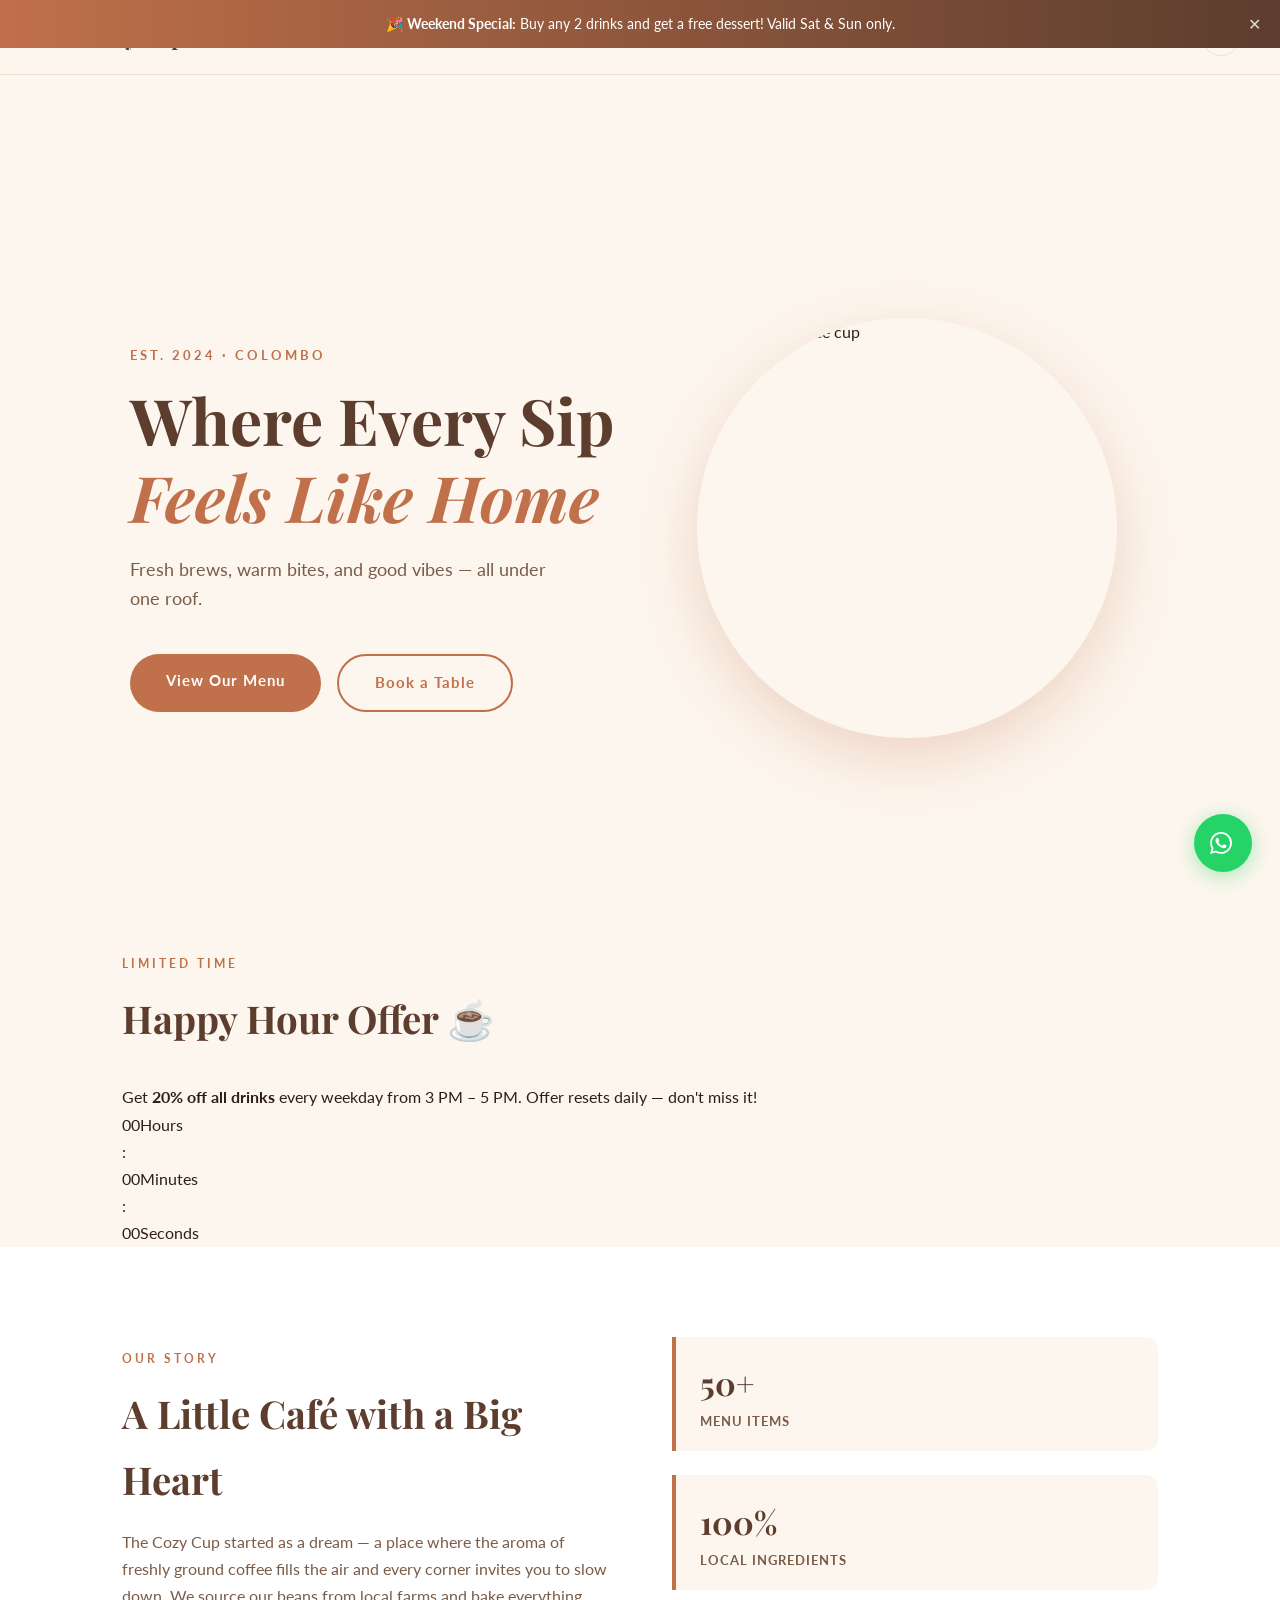
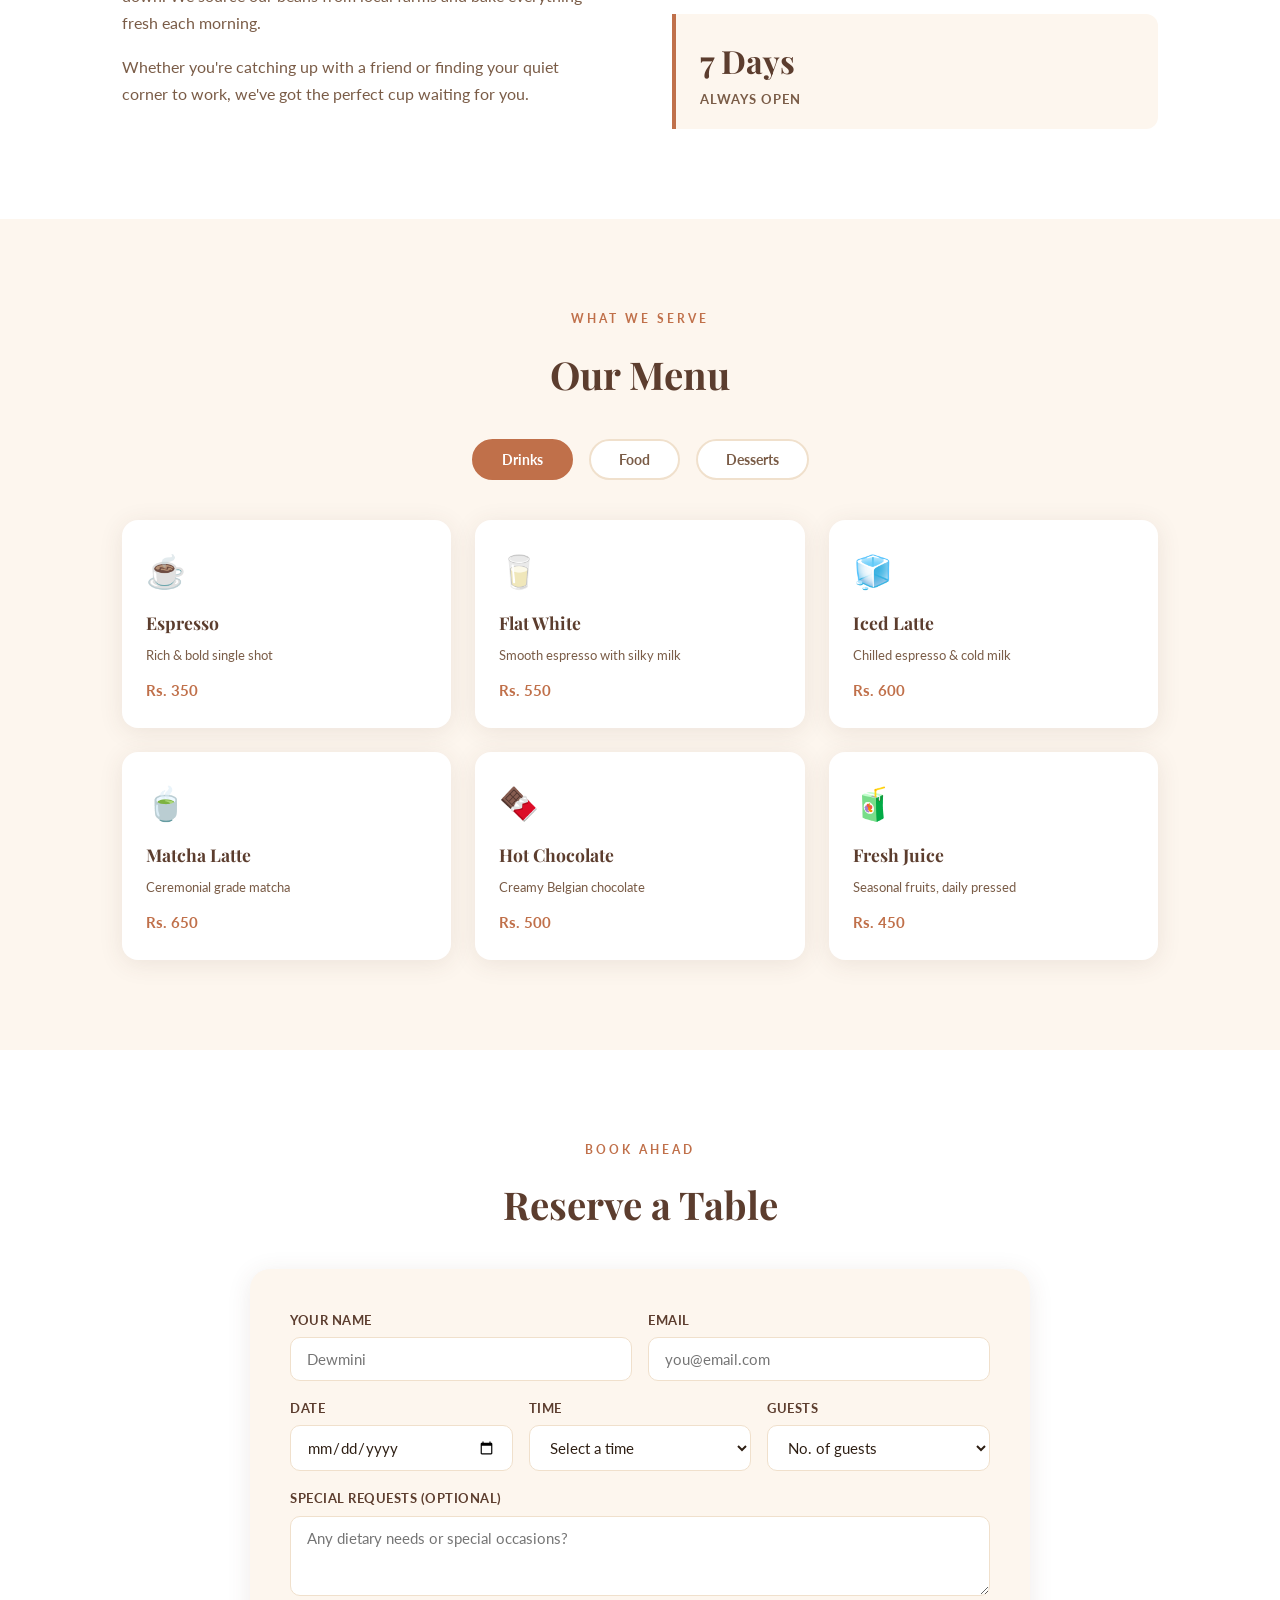
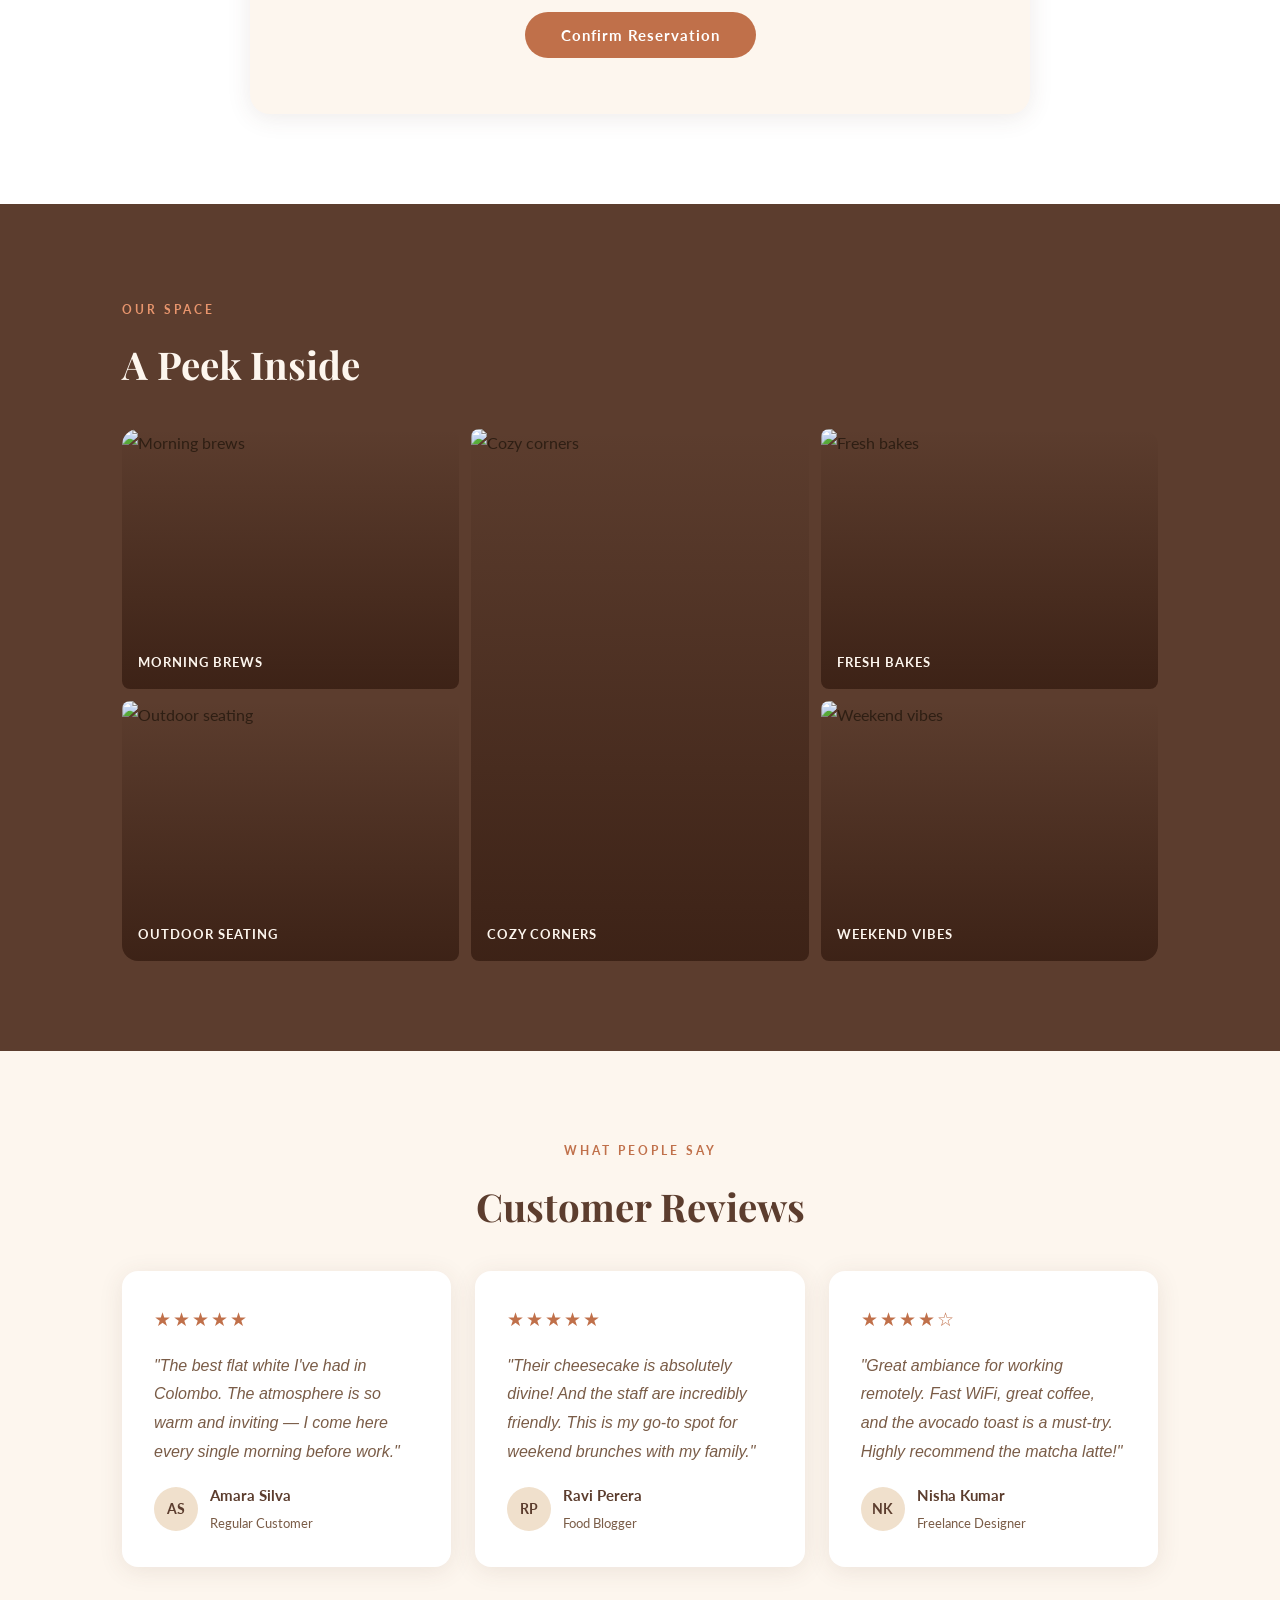
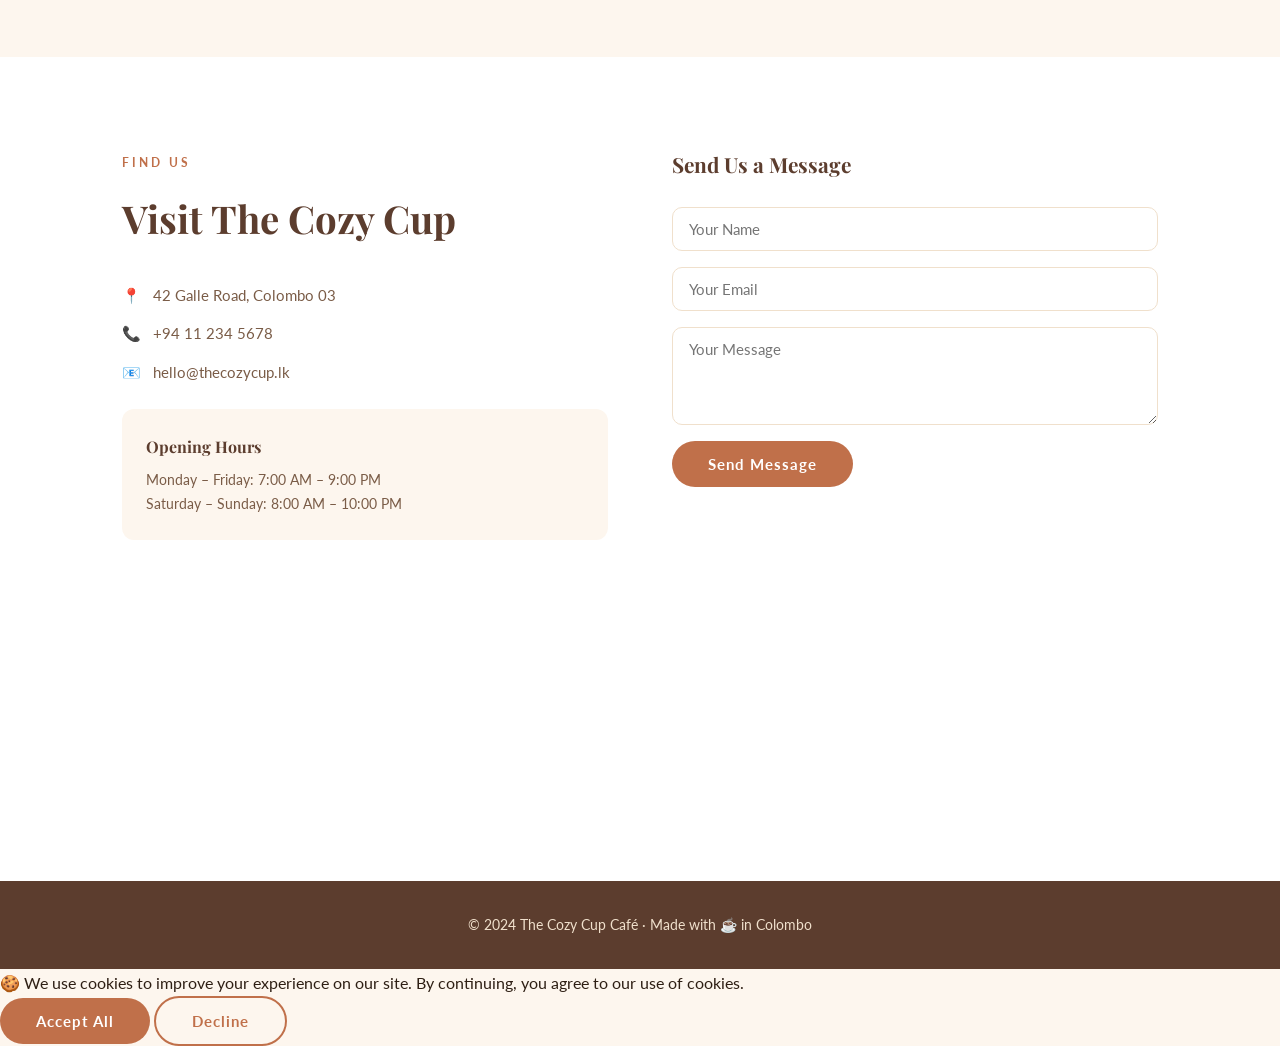
==== commit 3d210b1a: "Update fmt.Println message from 'Hello' to 'Goodbye'" ====
--- a/index.html
+++ b/index.html
@@ -4,6 +4,7 @@
   <meta charset="UTF-8"/>
   <meta name="viewport" content="width=device-width, initial-scale=1.0"/>
   <title>The Cozy Cup Café</title>
+  <link rel="icon" href="data:image/svg+xml,<svg xmlns='http://www.w3.org/2000/svg' viewBox='0 0 100 100'><text y='.9em' font-size='90'>☕</text></svg>"/>
   <link rel="preconnect" href="https://fonts.googleapis.com"/>
   <link rel="preconnect" href="https://fonts.gstatic.com" crossorigin/>
   <link href="https://fonts.googleapis.com/css2?family=Playfair+Display:ital,wght@0,400;0,700;1,400&family=Lato:wght@300;400;700&display=swap" rel="stylesheet"/>
@@ -47,6 +48,24 @@
     </div>
     <div class="hero-img reveal reveal-right">
       <img src="https://images.unsplash.com/photo-1495474472287-4d71bcdd2085?w=600&q=80" alt="Cozy café coffee cup" class="hero-photo"/>
+    </div>
+  </section>
+
+  <!-- COUNTDOWN OFFER -->
+  <section class="countdown-section" id="offer">
+    <div class="container countdown-inner reveal">
+      <div class="countdown-text">
+        <span class="section-label">Limited Time</span>
+        <h2>Happy Hour Offer ☕</h2>
+        <p>Get <strong>20% off all drinks</strong> every weekday from 3 PM – 5 PM. Offer resets daily — don't miss it!</p>
+      </div>
+      <div class="countdown-timer">
+        <div class="timer-block"><span id="cd-hours">00</span><label>Hours</label></div>
+        <div class="timer-sep">:</div>
+        <div class="timer-block"><span id="cd-minutes">00</span><label>Minutes</label></div>
+        <div class="timer-sep">:</div>
+        <div class="timer-block"><span id="cd-seconds">00</span><label>Seconds</label></div>
+      </div>
     </div>
   </section>
 
@@ -200,13 +219,24 @@
     <p>© 2024 The Cozy Cup Café · Made with ☕ in Colombo</p>
   </footer>
 
-  <!-- WHATSAPP BUTTON -->
+  <!-- WHATSAPP -->
   <a class="whatsapp-btn" href="https://wa.me/94112345678?text=Hi%20The%20Cozy%20Cup!%20I'd%20like%20to%20make%20an%20enquiry." target="_blank" aria-label="Chat on WhatsApp">
     <svg xmlns="http://www.w3.org/2000/svg" viewBox="0 0 24 24" fill="white" width="28" height="28">
       <path d="M17.472 14.382c-.297-.149-1.758-.867-2.03-.967-.273-.099-.471-.148-.67.15-.197.297-.767.966-.94 1.164-.173.199-.347.223-.644.075-.297-.15-1.255-.463-2.39-1.475-.883-.788-1.48-1.761-1.653-2.059-.173-.297-.018-.458.13-.606.134-.133.298-.347.446-.52.149-.174.198-.298.298-.497.099-.198.05-.371-.025-.52-.075-.149-.669-1.612-.916-2.207-.242-.579-.487-.5-.669-.51-.173-.008-.371-.01-.57-.01-.198 0-.52.074-.792.372-.272.297-1.04 1.016-1.04 2.479 0 1.462 1.065 2.875 1.213 3.074.149.198 2.096 3.2 5.077 4.487.709.306 1.262.489 1.694.625.712.227 1.36.195 1.871.118.571-.085 1.758-.719 2.006-1.413.248-.694.248-1.289.173-1.413-.074-.124-.272-.198-.57-.347m-5.421 7.403h-.004a9.87 9.87 0 01-5.031-1.378l-.361-.214-3.741.982.998-3.648-.235-.374a9.86 9.86 0 01-1.51-5.26c.001-5.45 4.436-9.884 9.888-9.884 2.64 0 5.122 1.03 6.988 2.898a9.825 9.825 0 012.893 6.994c-.003 5.45-4.437 9.884-9.885 9.884m8.413-18.297A11.815 11.815 0 0012.05 0C5.495 0 .16 5.335.157 11.892c0 2.096.547 4.142 1.588 5.945L.057 24l6.305-1.654a11.882 11.882 0 005.683 1.448h.005c6.554 0 11.89-5.335 11.893-11.893a11.821 11.821 0 00-3.48-8.413z"/>
     </svg>
   </a>
 
+  <!-- COOKIE CONSENT -->
+  <div class="cookie-banner" id="cookieBanner">
+    <div class="cookie-content">
+      <span>🍪 We use cookies to improve your experience on our site. By continuing, you agree to our use of cookies.</span>
+      <div class="cookie-btns">
+        <button class="btn" id="cookieAccept">Accept All</button>
+        <button class="btn btn-outline" id="cookieDecline">Decline</button>
+      </div>
+    </div>
+  </div>
+
   <script src="js/main.js"></script>
 </body>
 </html>
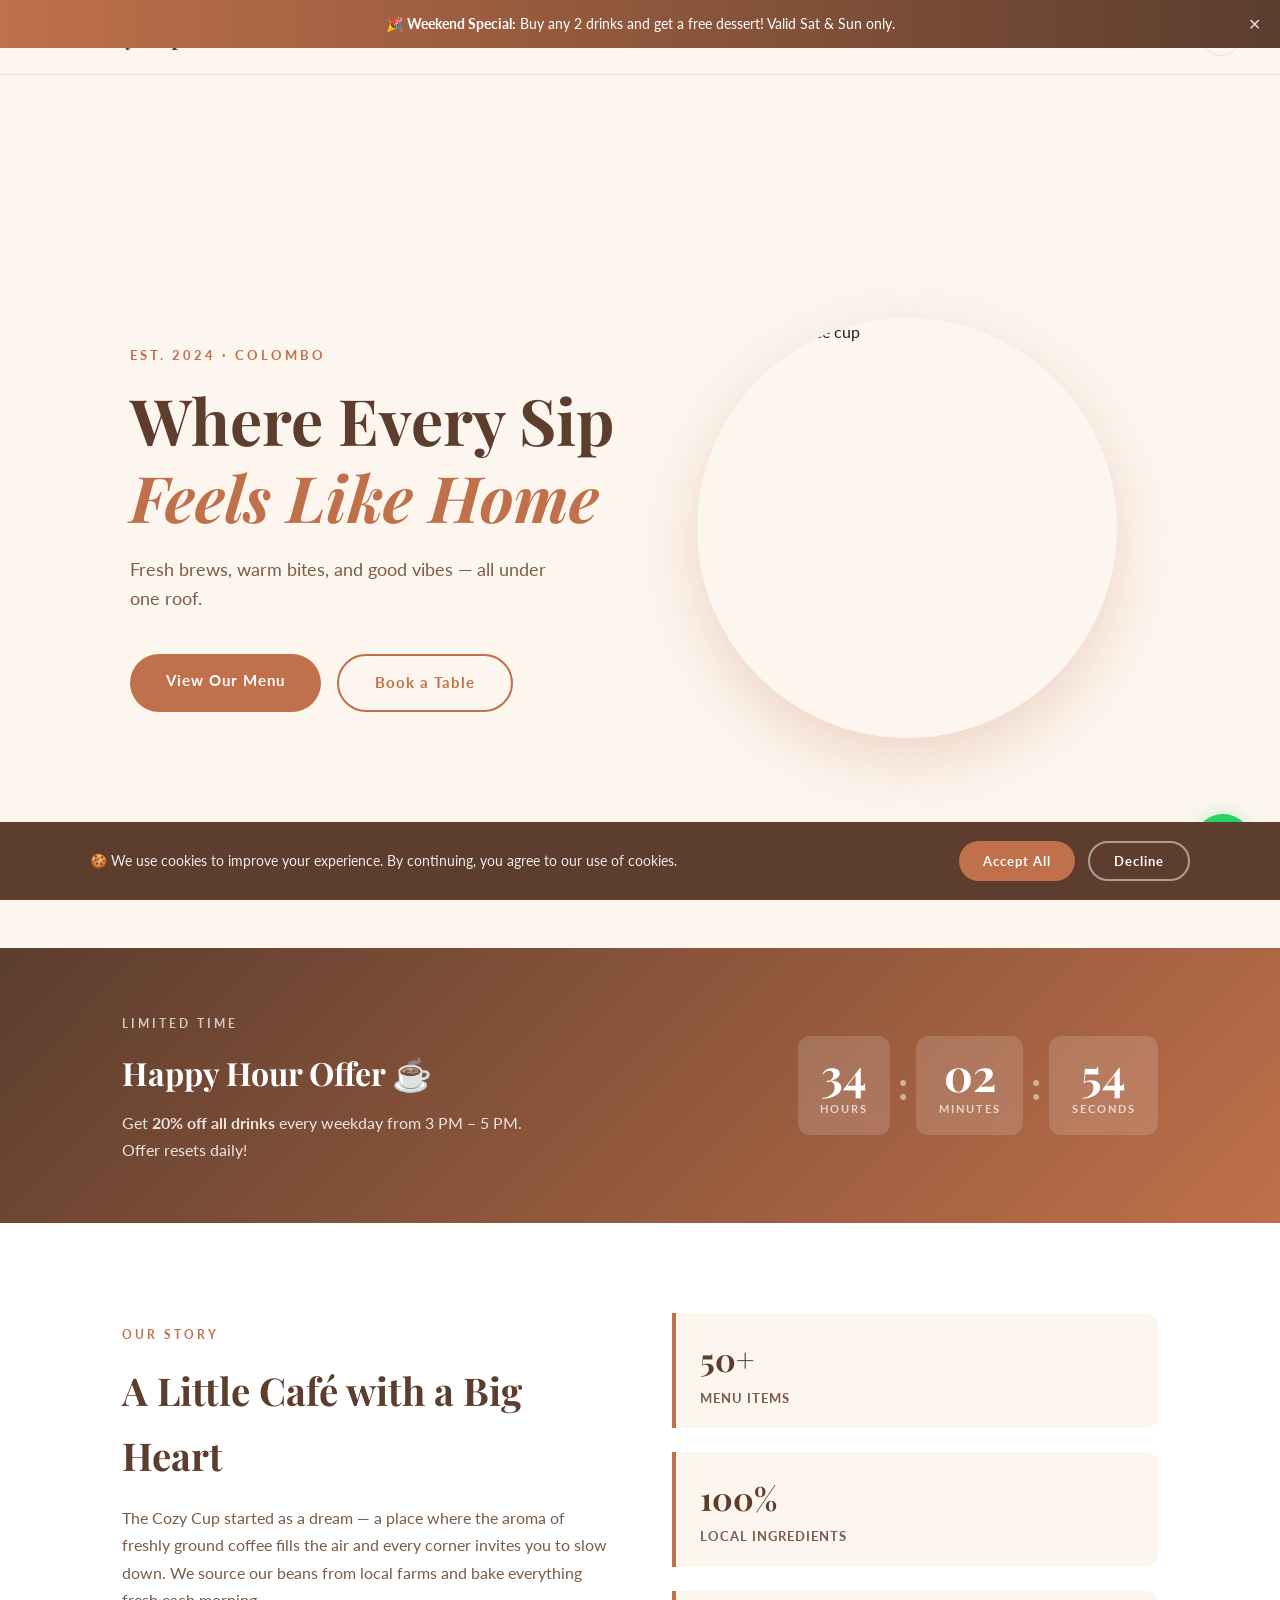
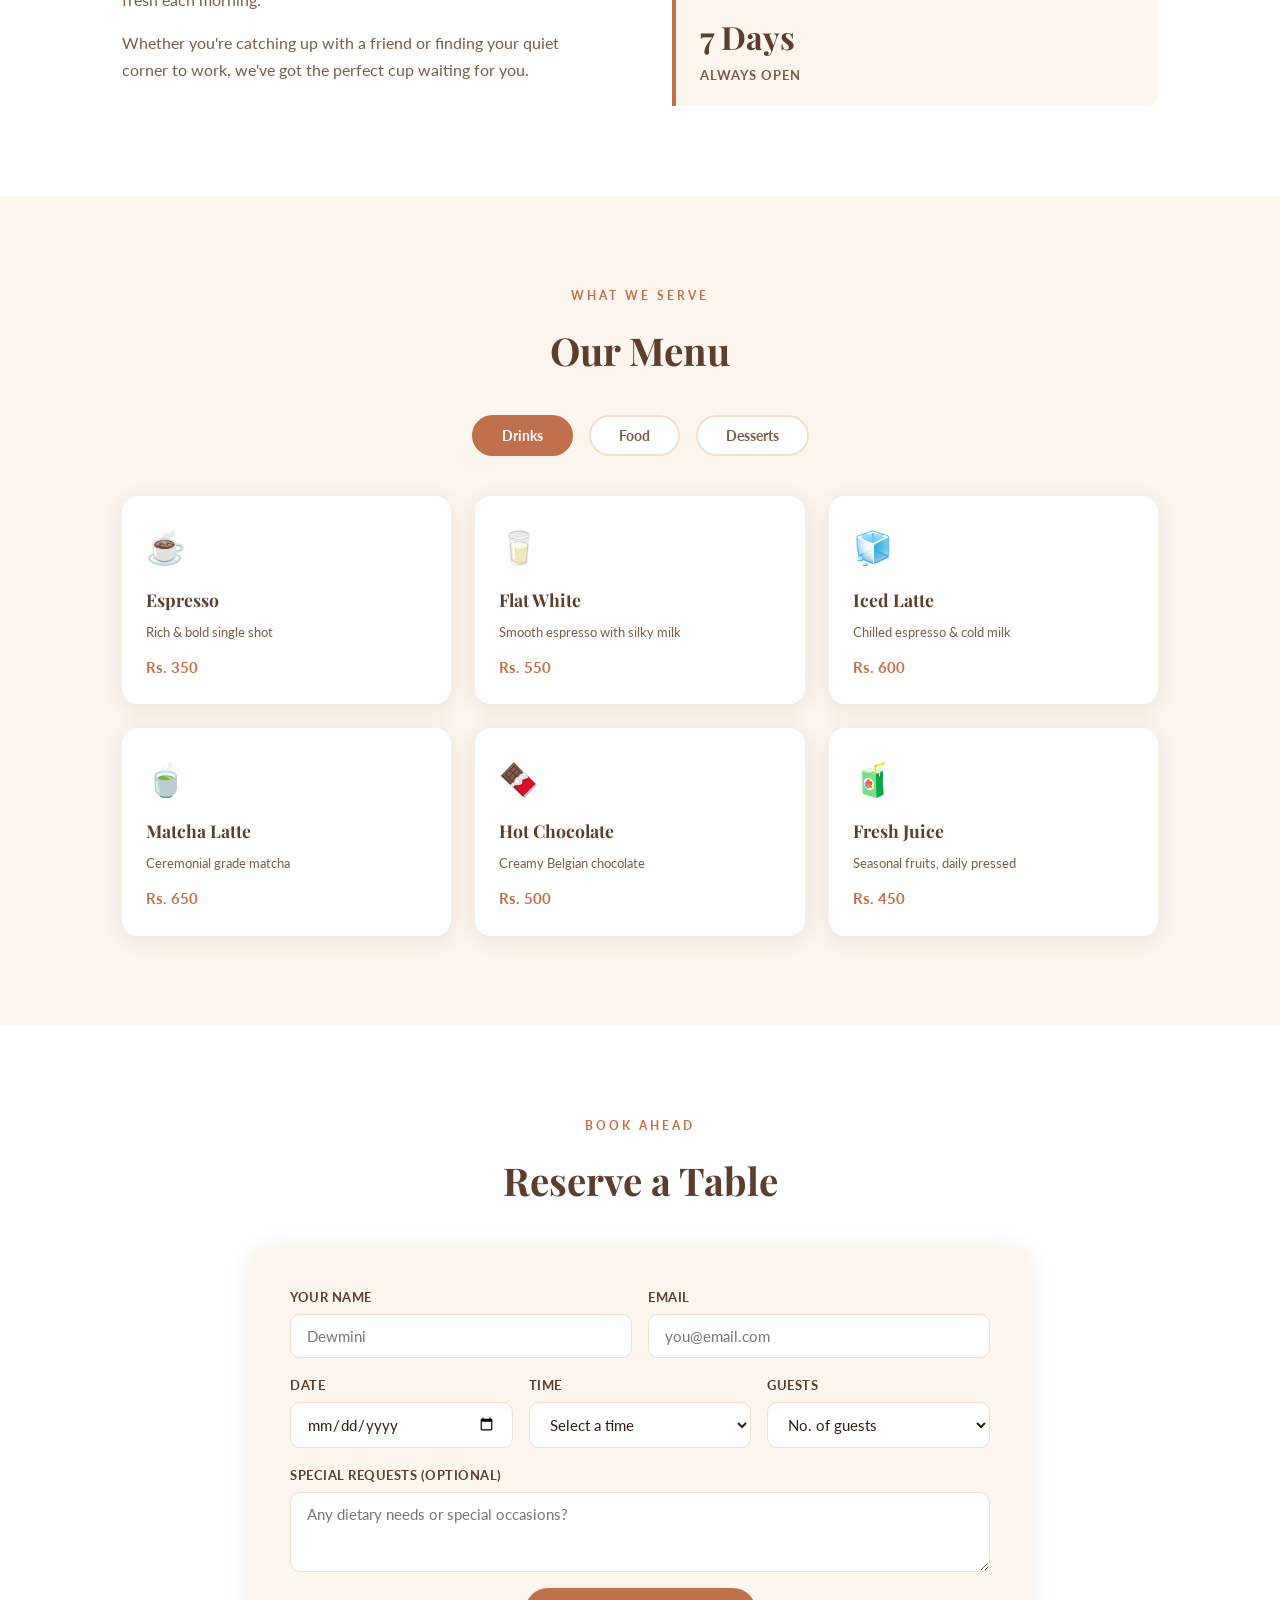
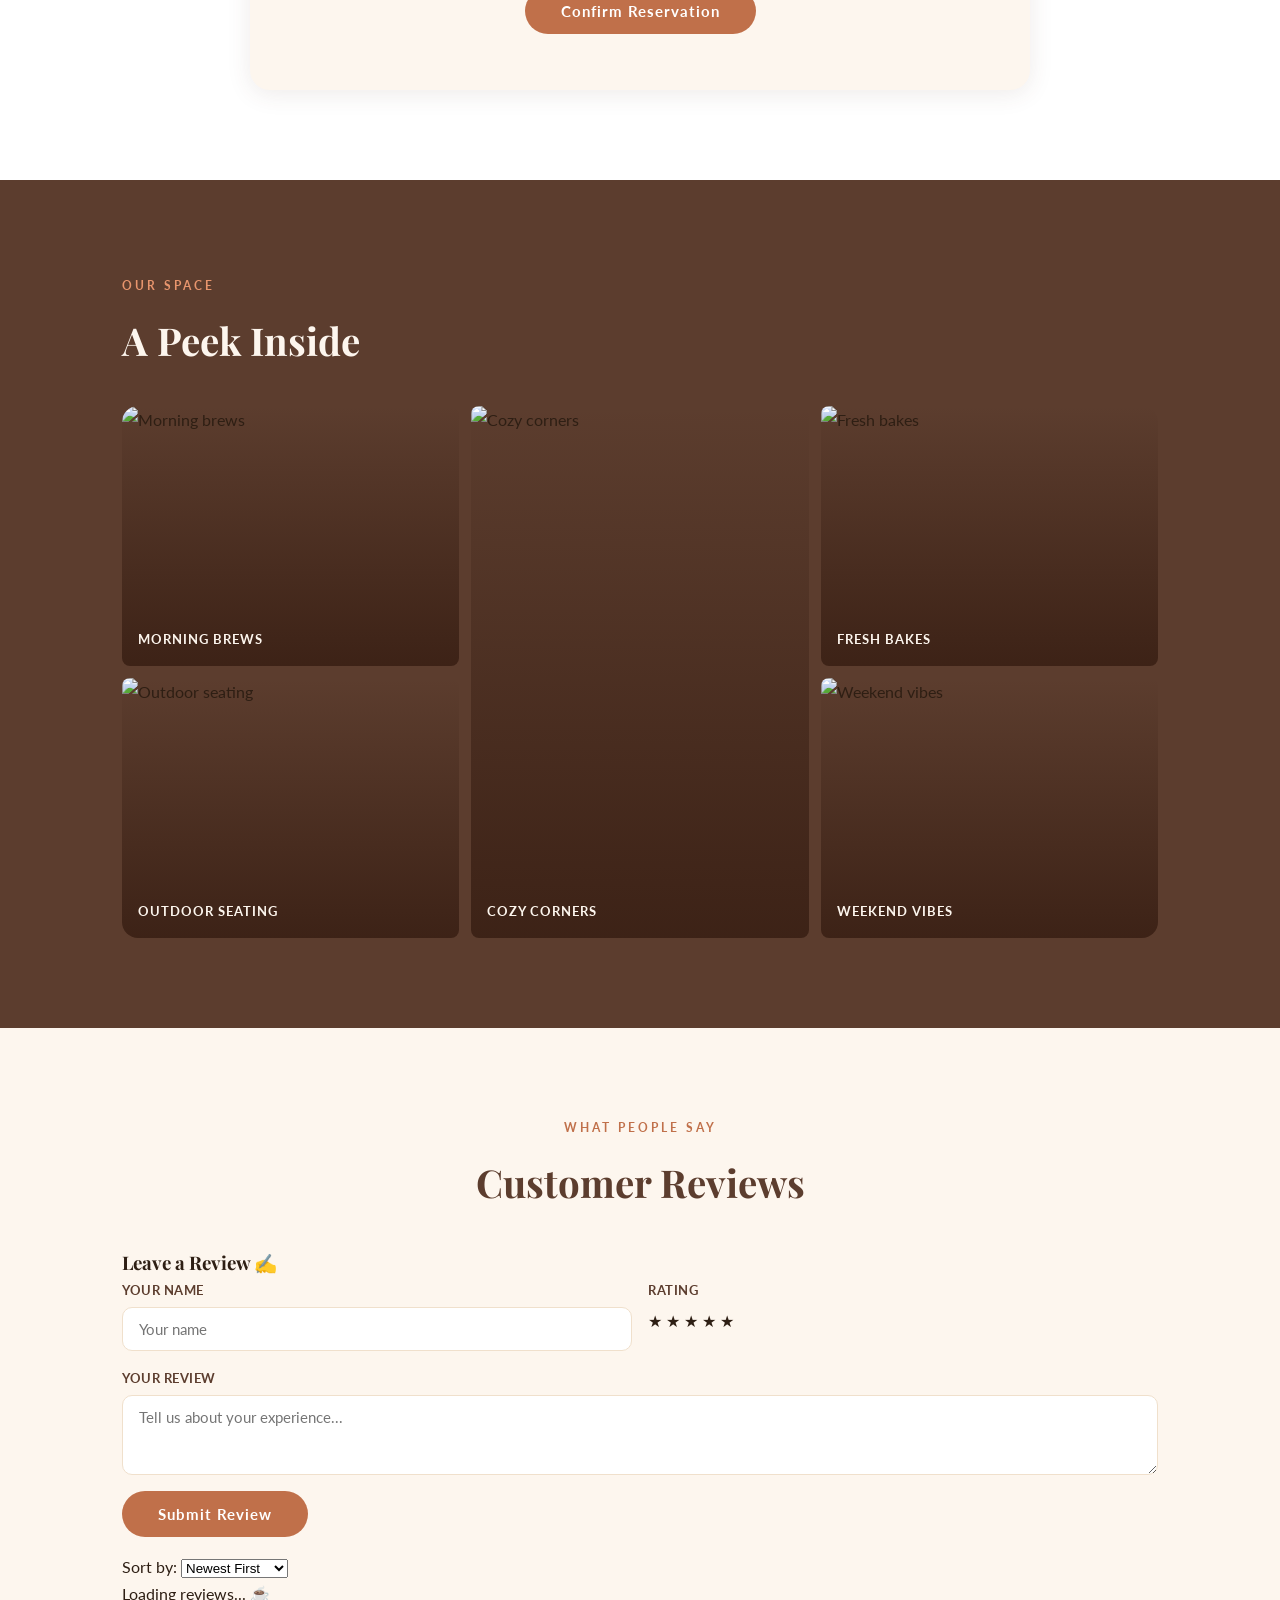
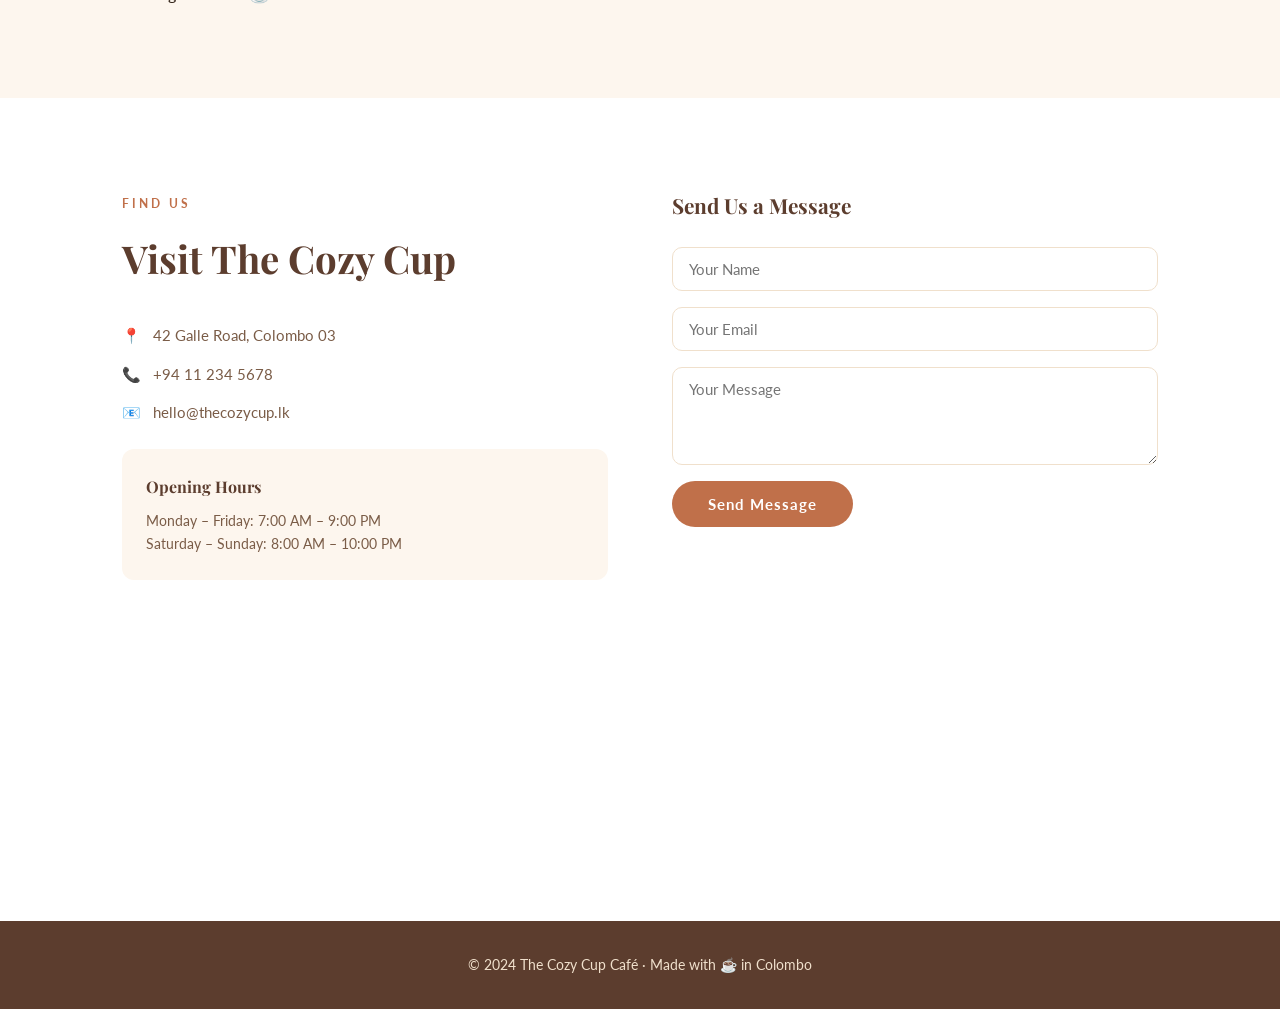
==== commit 17187f43: "Update the word 'Hello' to 'Goodbye'" ====
--- a/index.html
+++ b/index.html
@@ -51,13 +51,13 @@
     </div>
   </section>
 
-  <!-- COUNTDOWN OFFER -->
+  <!-- COUNTDOWN -->
   <section class="countdown-section" id="offer">
     <div class="container countdown-inner reveal">
       <div class="countdown-text">
         <span class="section-label">Limited Time</span>
         <h2>Happy Hour Offer ☕</h2>
-        <p>Get <strong>20% off all drinks</strong> every weekday from 3 PM – 5 PM. Offer resets daily — don't miss it!</p>
+        <p>Get <strong>20% off all drinks</strong> every weekday from 3 PM – 5 PM. Offer resets daily!</p>
       </div>
       <div class="countdown-timer">
         <div class="timer-block"><span id="cd-hours">00</span><label>Hours</label></div>
@@ -181,10 +181,42 @@
     <div class="container">
       <span class="section-label" style="display:block;text-align:center;">What People Say</span>
       <h2 style="text-align:center;" class="reveal">Customer Reviews</h2>
-      <div class="reviews-grid">
-        <div class="review-card reveal"><div class="stars">★★★★★</div><p>"The best flat white I've had in Colombo. The atmosphere is so warm and inviting — I come here every single morning before work."</p><div class="reviewer"><div class="reviewer-avatar">AS</div><div><strong>Amara Silva</strong><span>Regular Customer</span></div></div></div>
-        <div class="review-card reveal"><div class="stars">★★★★★</div><p>"Their cheesecake is absolutely divine! And the staff are incredibly friendly. This is my go-to spot for weekend brunches with my family."</p><div class="reviewer"><div class="reviewer-avatar">RP</div><div><strong>Ravi Perera</strong><span>Food Blogger</span></div></div></div>
-        <div class="review-card reveal"><div class="stars">★★★★☆</div><p>"Great ambiance for working remotely. Fast WiFi, great coffee, and the avocado toast is a must-try. Highly recommend the matcha latte!"</p><div class="reviewer"><div class="reviewer-avatar">NK</div><div><strong>Nisha Kumar</strong><span>Freelance Designer</span></div></div></div>
+
+      <!-- SUBMIT FORM -->
+      <div class="review-form-box reveal">
+        <h3>Leave a Review ✍️</h3>
+        <div class="form-row">
+          <div class="form-group"><label>Your Name</label><input type="text" id="rv-name" placeholder="Your name"/></div>
+          <div class="form-group">
+            <label>Rating</label>
+            <div class="star-picker" id="starPicker">
+              <span data-val="1">★</span>
+              <span data-val="2">★</span>
+              <span data-val="3">★</span>
+              <span data-val="4">★</span>
+              <span data-val="5">★</span>
+            </div>
+          </div>
+        </div>
+        <div class="form-group"><label>Your Review</label><textarea id="rv-text" rows="3" placeholder="Tell us about your experience..."></textarea></div>
+        <button class="btn" id="rvSubmit">Submit Review</button>
+        <p id="rvMsg" class="form-success"></p>
+      </div>
+
+      <!-- LIVE DISPLAY -->
+      <div class="reviews-live-header">
+        <p id="rvCount" class="rv-count"></p>
+        <div class="rv-sort">
+          <label>Sort by:</label>
+          <select id="rvSort">
+            <option value="newest">Newest First</option>
+            <option value="highest">Highest Rated</option>
+            <option value="lowest">Lowest Rated</option>
+          </select>
+        </div>
+      </div>
+      <div class="reviews-grid" id="reviewsGrid">
+        <div class="rv-loading">Loading reviews... ☕</div>
       </div>
     </div>
   </section>
@@ -229,7 +261,7 @@
   <!-- COOKIE CONSENT -->
   <div class="cookie-banner" id="cookieBanner">
     <div class="cookie-content">
-      <span>🍪 We use cookies to improve your experience on our site. By continuing, you agree to our use of cookies.</span>
+      <span>🍪 We use cookies to improve your experience. By continuing, you agree to our use of cookies.</span>
       <div class="cookie-btns">
         <button class="btn" id="cookieAccept">Accept All</button>
         <button class="btn btn-outline" id="cookieDecline">Decline</button>
--- a/css/style.css
+++ b/css/style.css
@@ -485,3 +485,91 @@
   0%, 100% { box-shadow: 0 4px 20px rgba(37,211,102,0.4); }
   50% { box-shadow: 0 4px 32px rgba(37,211,102,0.7); }
 }
+
+/* ── COUNTDOWN SECTION ── */
+.countdown-section {
+  background: linear-gradient(135deg, var(--brown), var(--terracotta));
+  padding: 60px 0;
+  color: var(--white);
+}
+.countdown-inner {
+  display: flex;
+  align-items: center;
+  justify-content: space-between;
+  gap: 3rem;
+  flex-wrap: wrap;
+}
+.countdown-text .section-label { color: rgba(255,255,255,0.7); }
+.countdown-text h2 { color: var(--white); font-size: 2rem; margin-bottom: 0.5rem; }
+.countdown-text p { color: rgba(255,255,255,0.85); max-width: 400px; }
+.countdown-timer {
+  display: flex;
+  align-items: center;
+  gap: 0.5rem;
+}
+.timer-block {
+  background: rgba(255,255,255,0.15);
+  backdrop-filter: blur(8px);
+  border-radius: 12px;
+  padding: 1rem 1.4rem;
+  text-align: center;
+  min-width: 80px;
+}
+.timer-block span {
+  display: block;
+  font-family: 'Playfair Display', serif;
+  font-size: 2.8rem;
+  font-weight: 700;
+  color: var(--white);
+  line-height: 1;
+}
+.timer-block label {
+  font-size: 11px;
+  font-weight: 700;
+  letter-spacing: 2px;
+  text-transform: uppercase;
+  color: rgba(255,255,255,0.7);
+  margin-top: 4px;
+  display: block;
+}
+.timer-sep { font-size: 2.5rem; font-weight: 700; color: rgba(255,255,255,0.5); }
+.timer-ended { font-size: 1.2rem; color: var(--white); font-style: italic; text-align: center; }
+
+/* ── COOKIE BANNER ── */
+.cookie-banner {
+  position: fixed;
+  bottom: 0; left: 0; right: 0;
+  z-index: 2000;
+  background: var(--brown);
+  color: var(--white);
+  padding: 1.2rem 2rem;
+  transform: translateY(100%);
+  transition: transform 0.5s ease;
+}
+.cookie-banner.show { transform: translateY(0); }
+.cookie-content {
+  max-width: 1100px;
+  margin: 0 auto;
+  display: flex;
+  align-items: center;
+  justify-content: space-between;
+  gap: 1.5rem;
+  flex-wrap: wrap;
+}
+.cookie-content span { font-size: 14px; color: rgba(255,255,255,0.9); flex: 1; }
+.cookie-btns { display: flex; gap: 0.8rem; flex-shrink: 0; }
+.cookie-btns .btn { padding: 10px 24px; font-size: 13px; }
+.cookie-btns .btn-outline { border-color: rgba(255,255,255,0.5); color: var(--white); }
+.cookie-btns .btn-outline:hover { background: rgba(255,255,255,0.15); }
+
+body.dark .countdown-section { background: linear-gradient(135deg, #2a1810, #6b3520); }
+body.dark .cookie-banner { background: #1a0e08; }
+
+@media (max-width: 768px) {
+  .countdown-inner { flex-direction: column; text-align: center; }
+  .countdown-text p { margin: 0 auto; }
+  .timer-block { min-width: 64px; padding: 0.8rem 1rem; }
+  .timer-block span { font-size: 2rem; }
+  .cookie-content { flex-direction: column; text-align: center; }
+  .cookie-btns { width: 100%; justify-content: center; }
+}
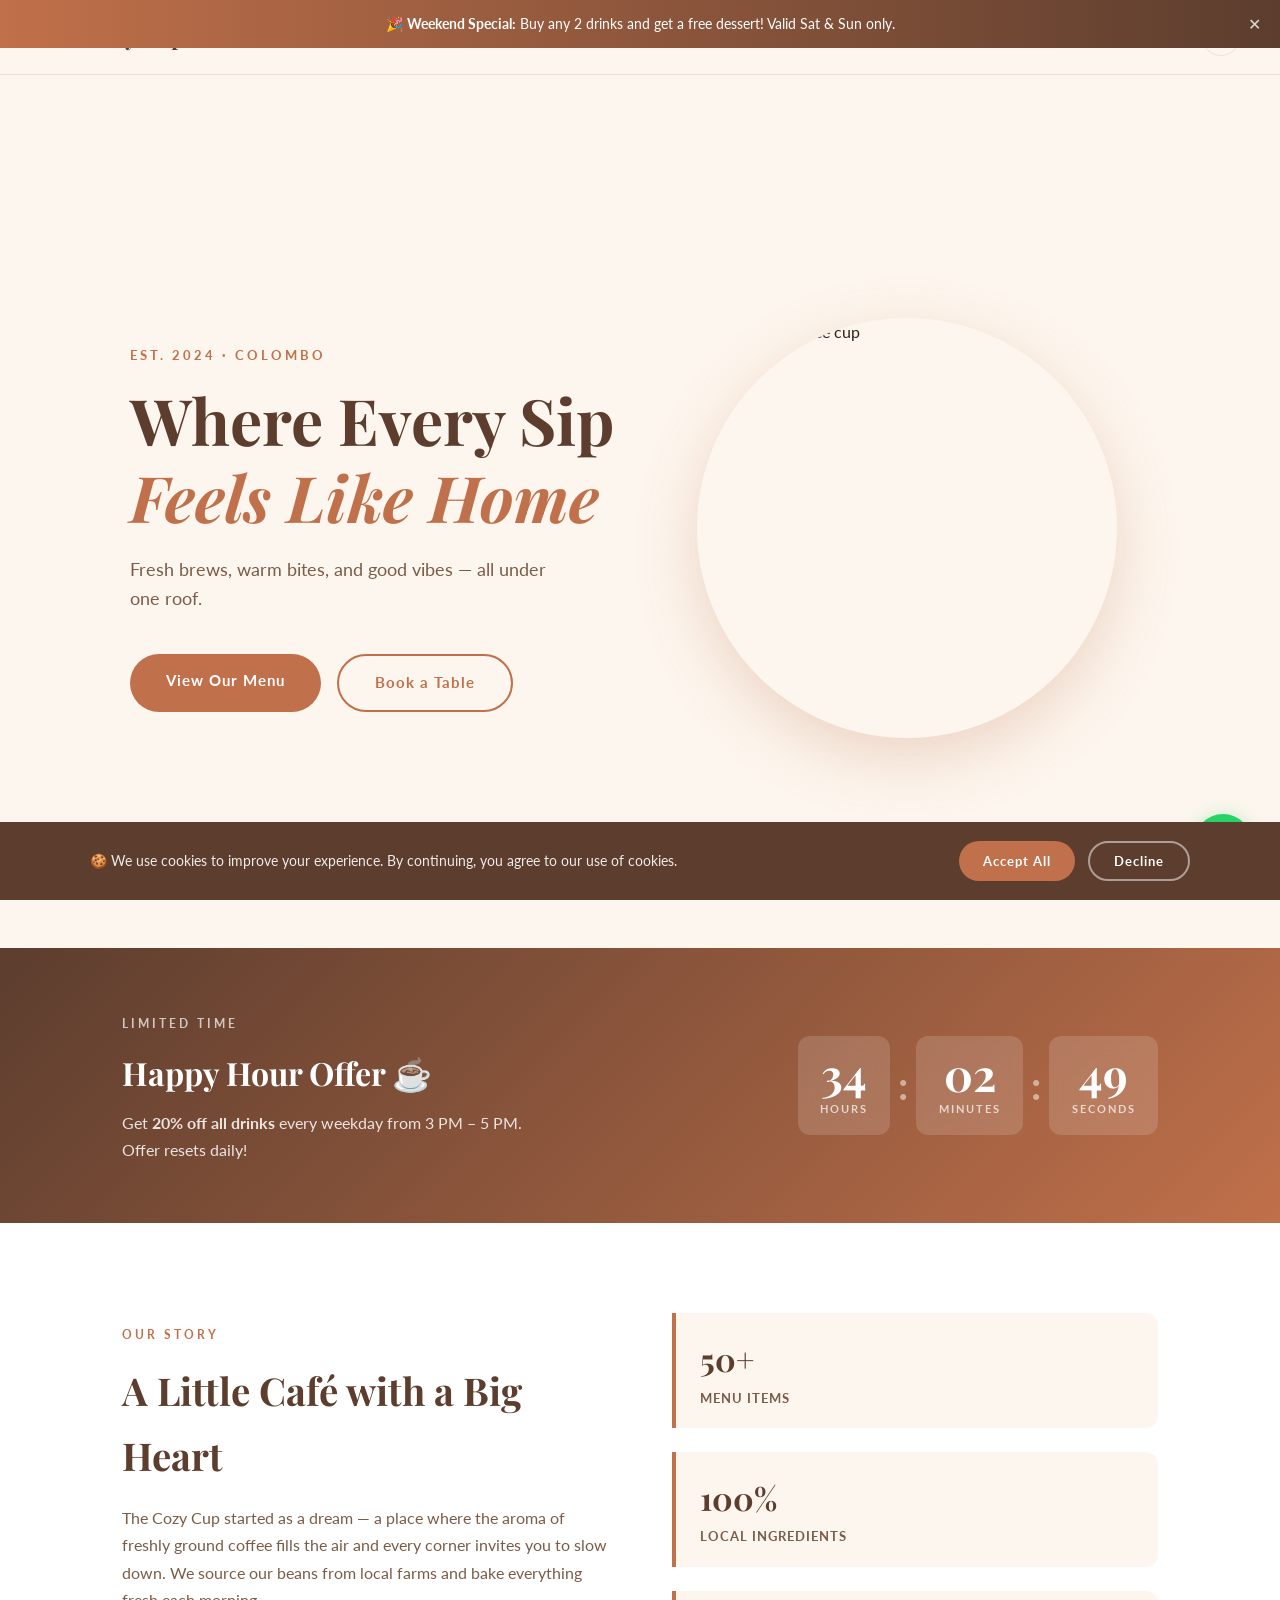
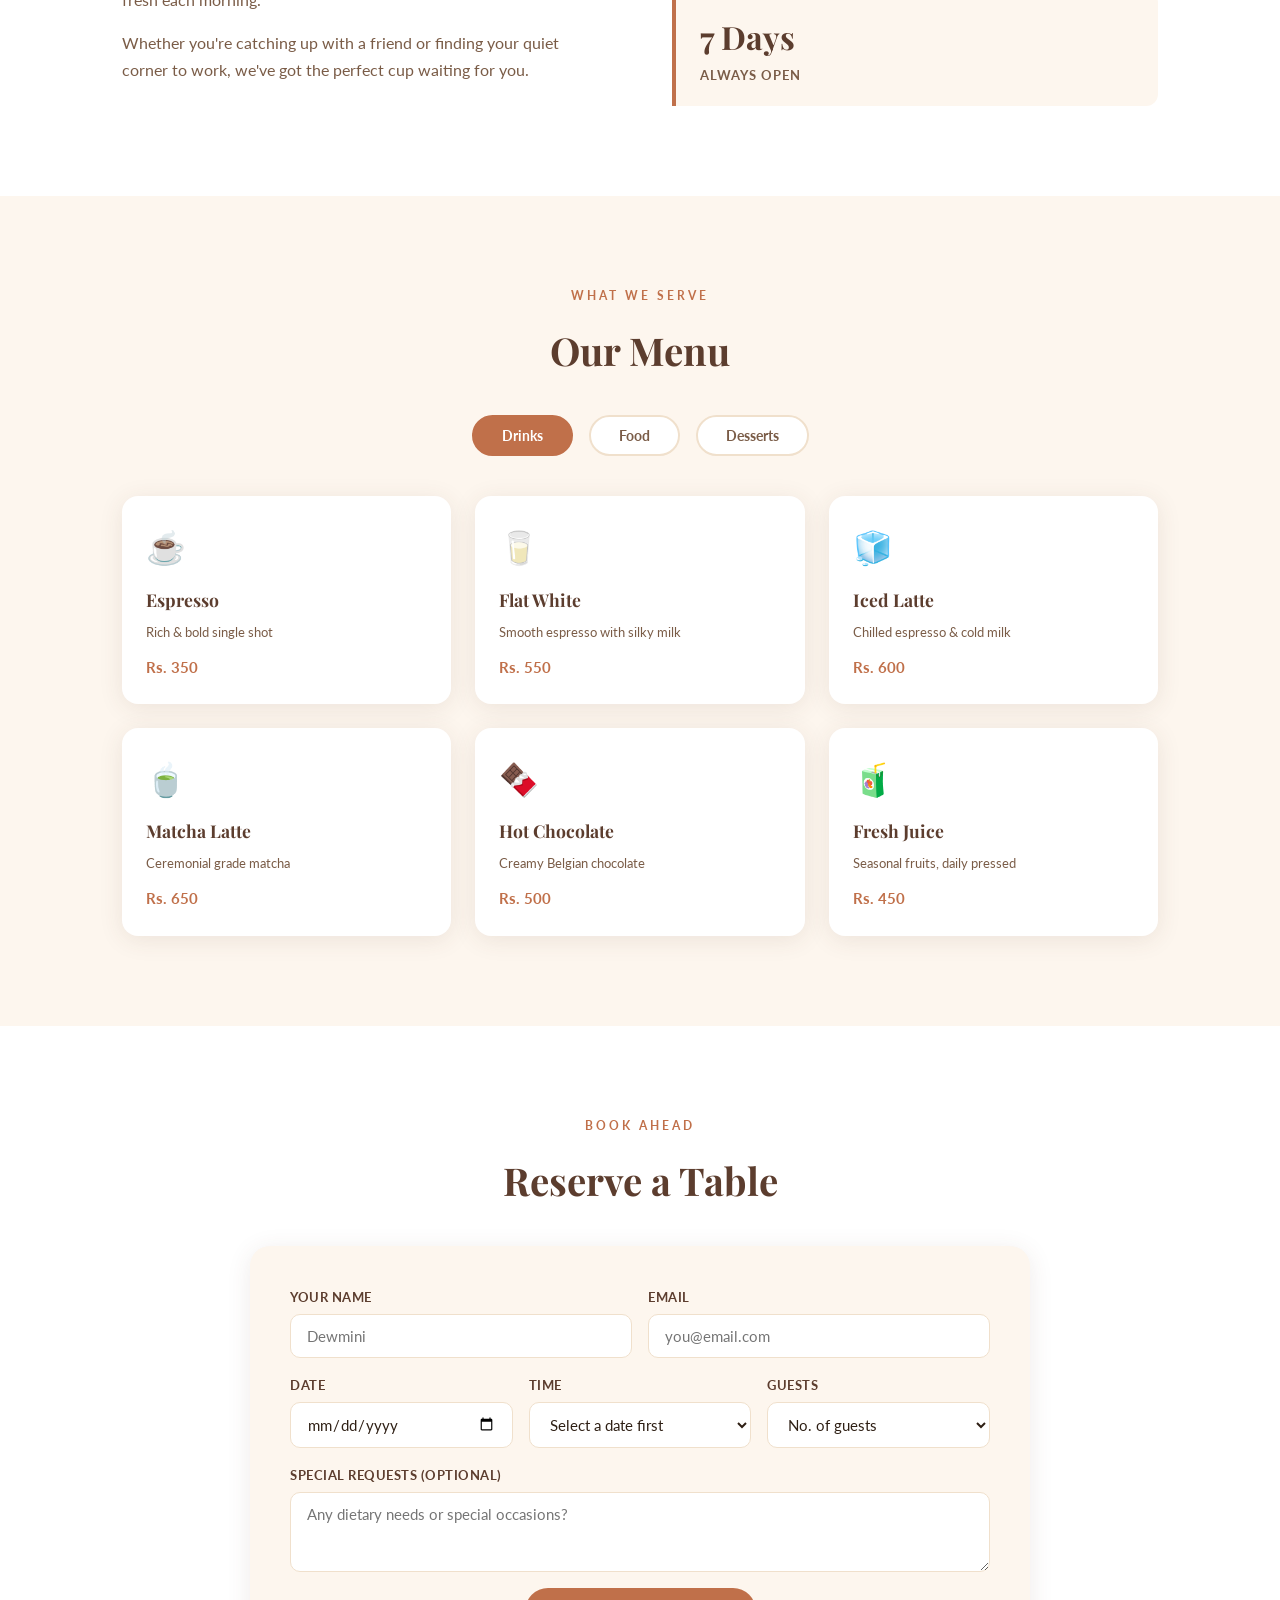
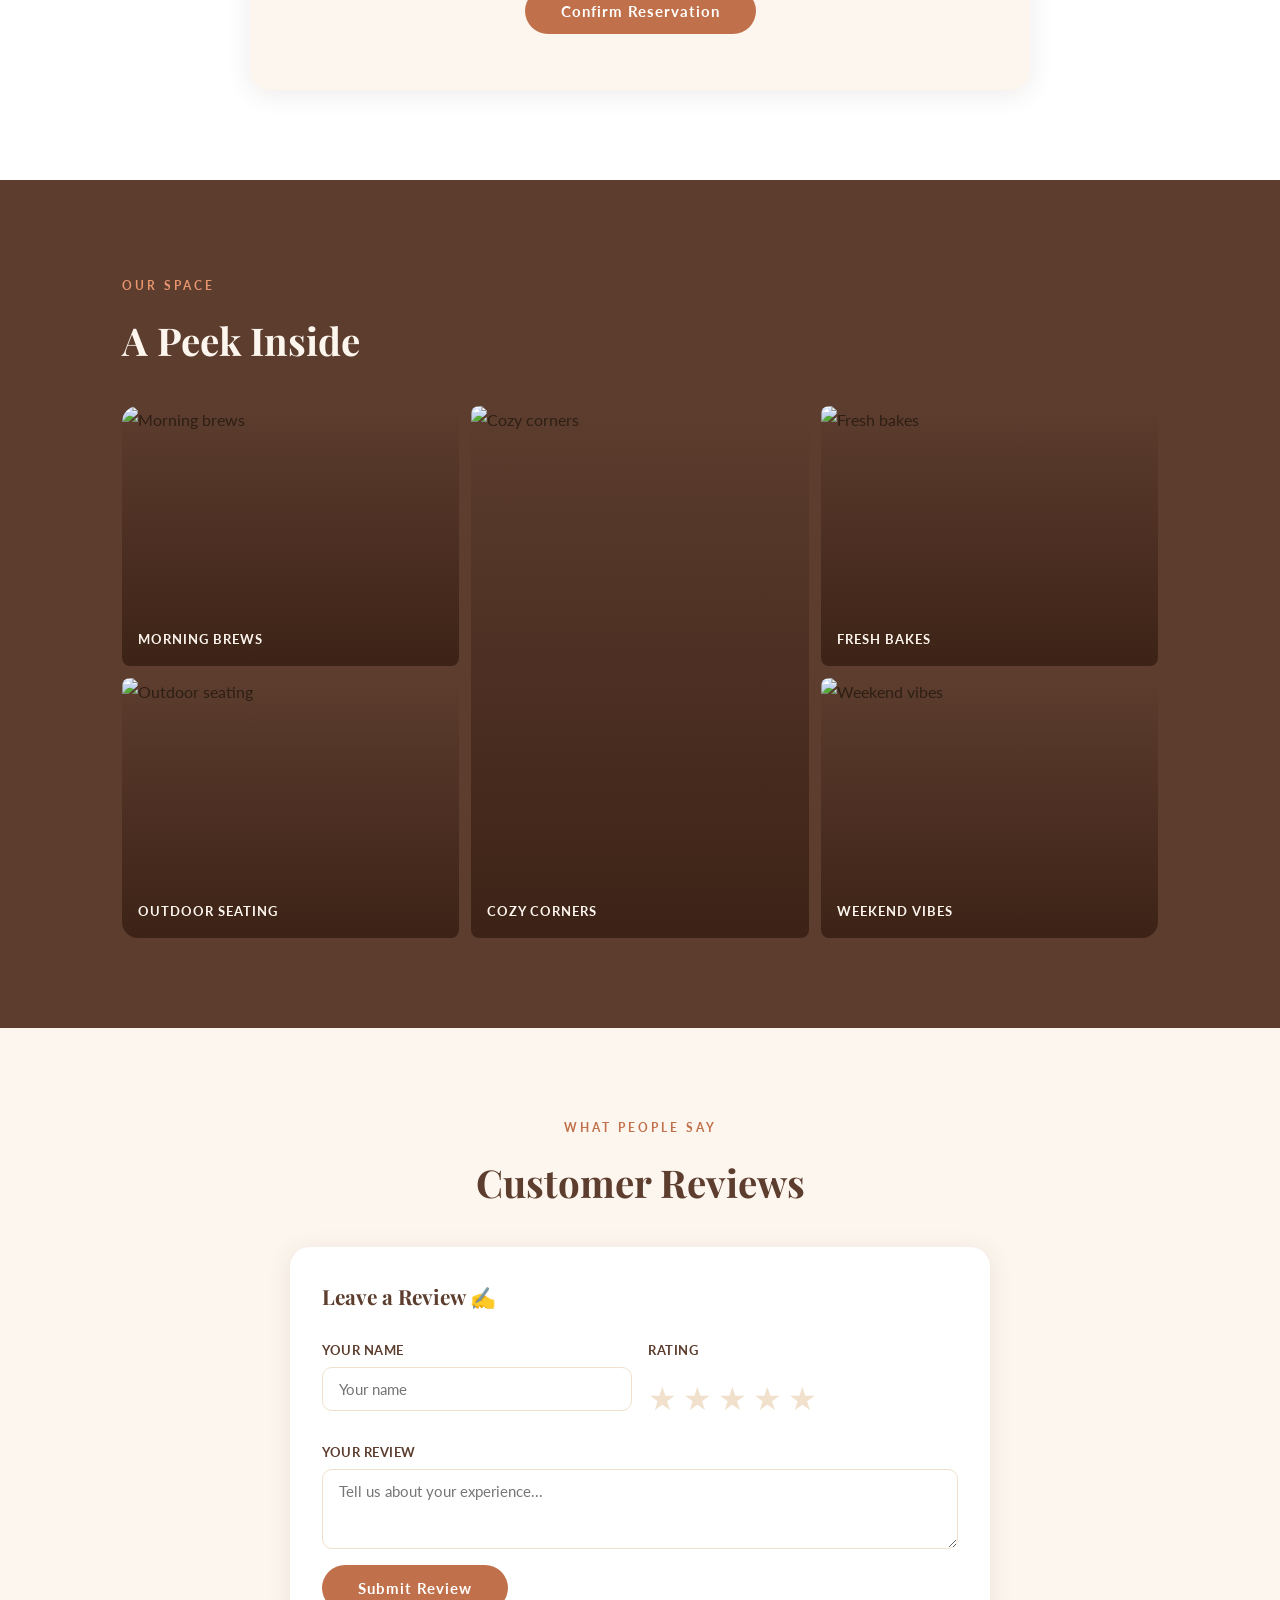
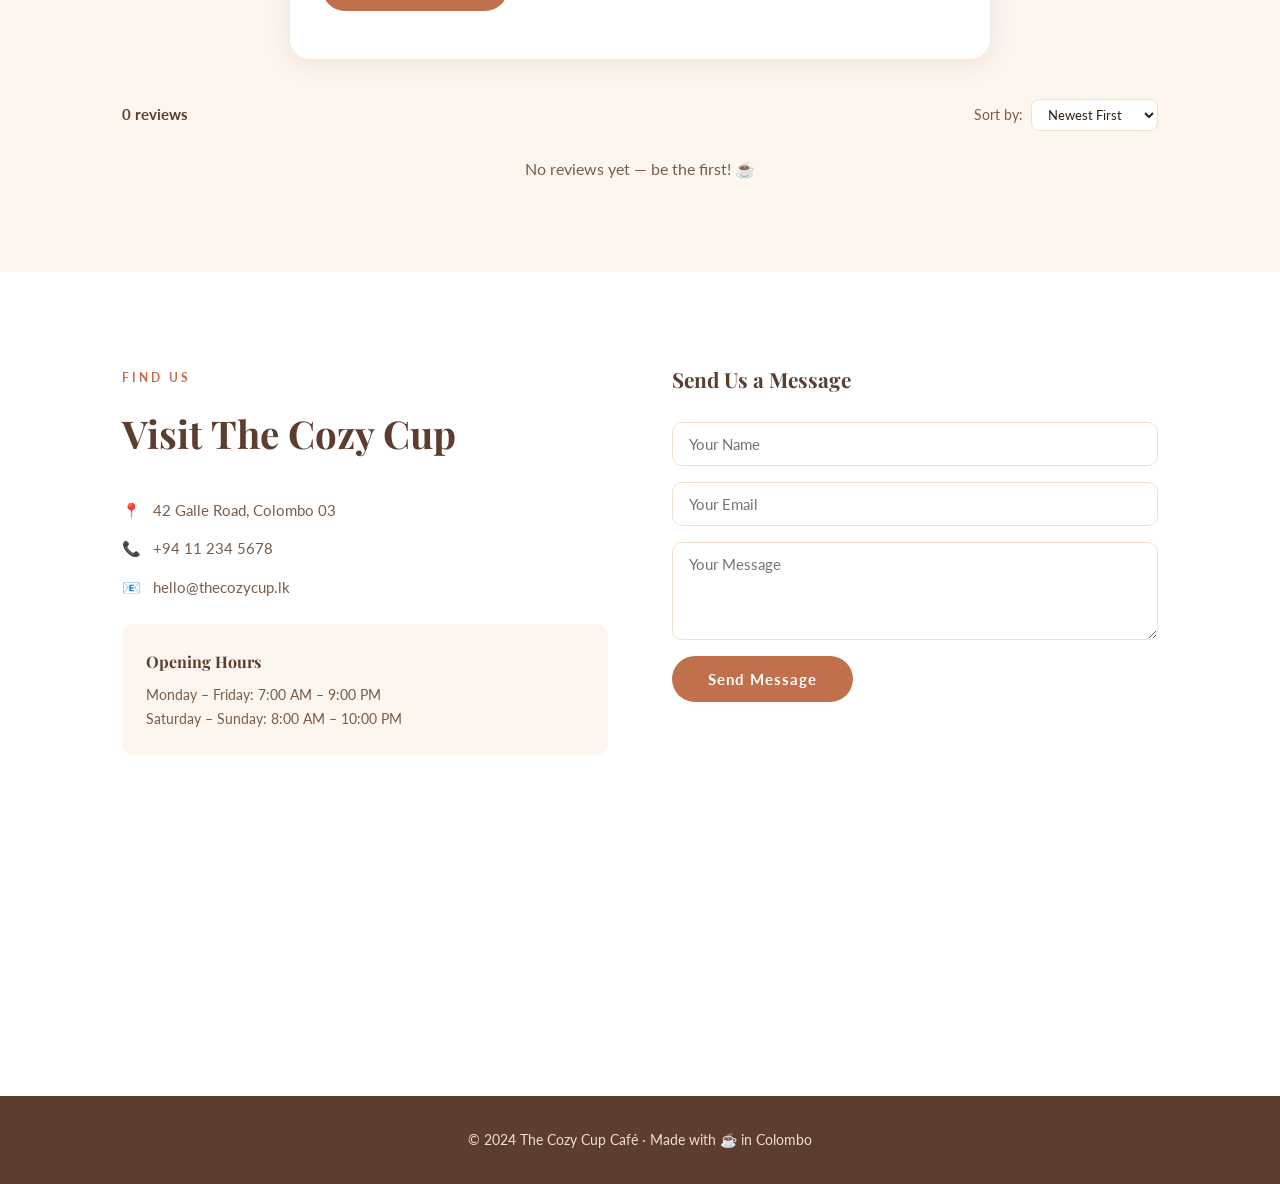
==== commit b69bae03: "Update fmt.Println message from 'Hello' to 'Goodbye'" ====
--- a/index.html
+++ b/index.html
@@ -135,16 +135,7 @@
         </div>
         <div class="form-row">
           <div class="form-group"><label>Date</label><input type="date" id="res-date"/></div>
-          <div class="form-group"><label>Time</label>
-            <select id="res-time">
-              <option value="">Select a time</option>
-              <option>7:00 AM</option><option>8:00 AM</option><option>9:00 AM</option>
-              <option>10:00 AM</option><option>11:00 AM</option><option>12:00 PM</option>
-              <option>1:00 PM</option><option>2:00 PM</option><option>3:00 PM</option>
-              <option>4:00 PM</option><option>5:00 PM</option><option>6:00 PM</option>
-              <option>7:00 PM</option><option>8:00 PM</option>
-            </select>
-          </div>
+          <div class="form-group"><label>Time</label><select id="res-time"><option value="">Select a date first</option></select></div>
           <div class="form-group"><label>Guests</label>
             <select id="res-guests">
               <option value="">No. of guests</option>
--- a/css/style.css
+++ b/css/style.css
@@ -573,3 +573,44 @@
   .cookie-content { flex-direction: column; text-align: center; }
   .cookie-btns { width: 100%; justify-content: center; }
 }
+
+/* ── REAL-TIME REVIEWS ── */
+.review-form-box {
+  background: var(--white);
+  border-radius: 20px;
+  padding: 2rem;
+  box-shadow: var(--shadow);
+  margin-bottom: 2.5rem;
+  max-width: 700px;
+  margin-left: auto;
+  margin-right: auto;
+}
+.review-form-box h3 { font-size: 1.3rem; color: var(--brown); margin-bottom: 1.5rem; }
+
+.star-picker {
+  display: flex;
+  gap: 6px;
+  font-size: 2rem;
+  cursor: pointer;
+  margin-top: 4px;
+}
+.star-picker span { color: var(--beige); transition: color 0.15s, transform 0.15s; }
+.star-picker span:hover,
+.star-picker span.active { color: var(--terracotta); transform: scale(1.2); }
+
+.reviews-live-header {
+  display: flex;
+  align-items: center;
+  justify-content: space-between;
+  margin-bottom: 1.5rem;
+  flex-wrap: wrap;
+  gap: 1rem;
+}
+.rv-count { font-weight: 700; color: var(--brown); font-size: 15px; }
+.rv-sort { display: flex; align-items: center; gap: 8px; font-size: 14px; color: var(--text-muted); }
+.rv-sort select { padding: 6px 12px; border-radius: 8px; border: 1.5px solid var(--beige); background: var(--white); font-family: 'Lato', sans-serif; color: var(--text); outline: none; cursor: pointer; }
+.rv-loading { text-align: center; color: var(--text-muted); font-style: italic; padding: 2rem; grid-column: 1/-1; }
+
+body.dark .review-form-box { background: var(--white); }
+body.dark .star-picker span { color: var(--beige); }
+body.dark .rv-sort select { background: var(--white); border-color: var(--beige); color: var(--text); }
